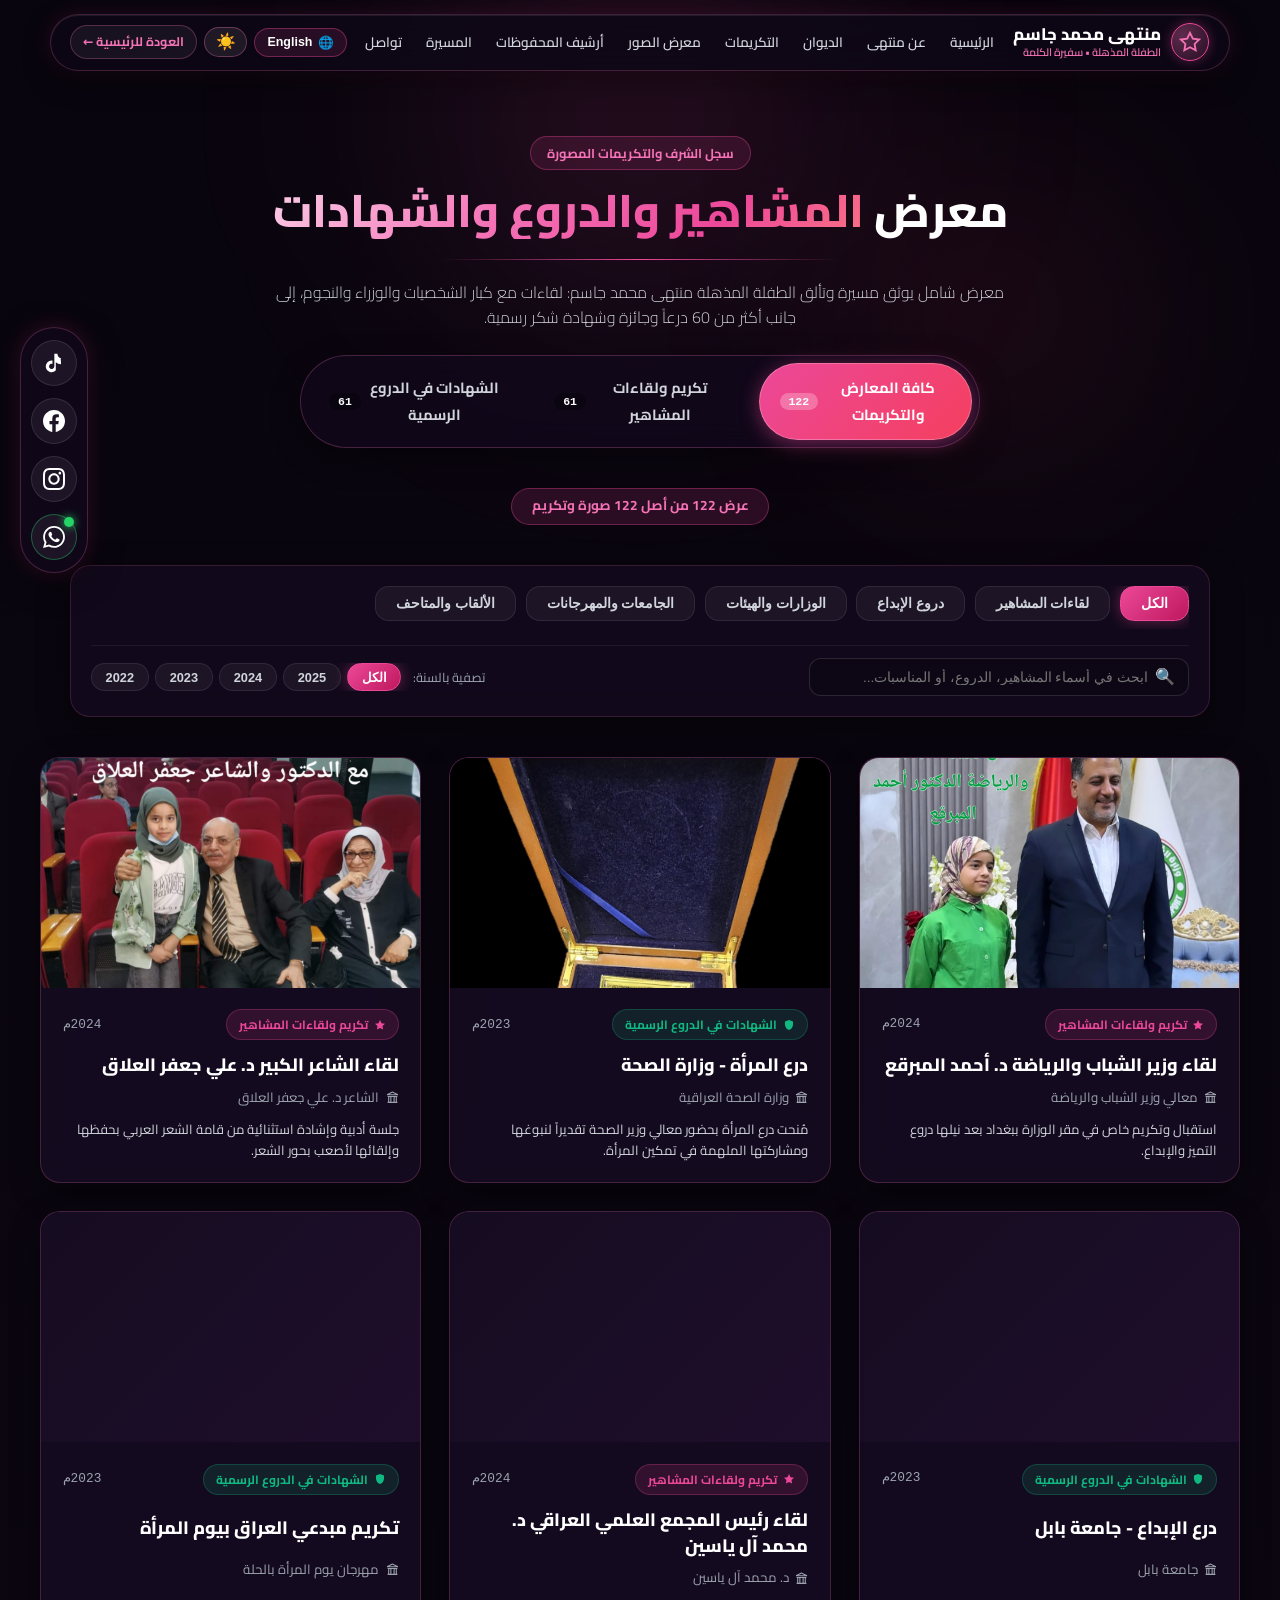
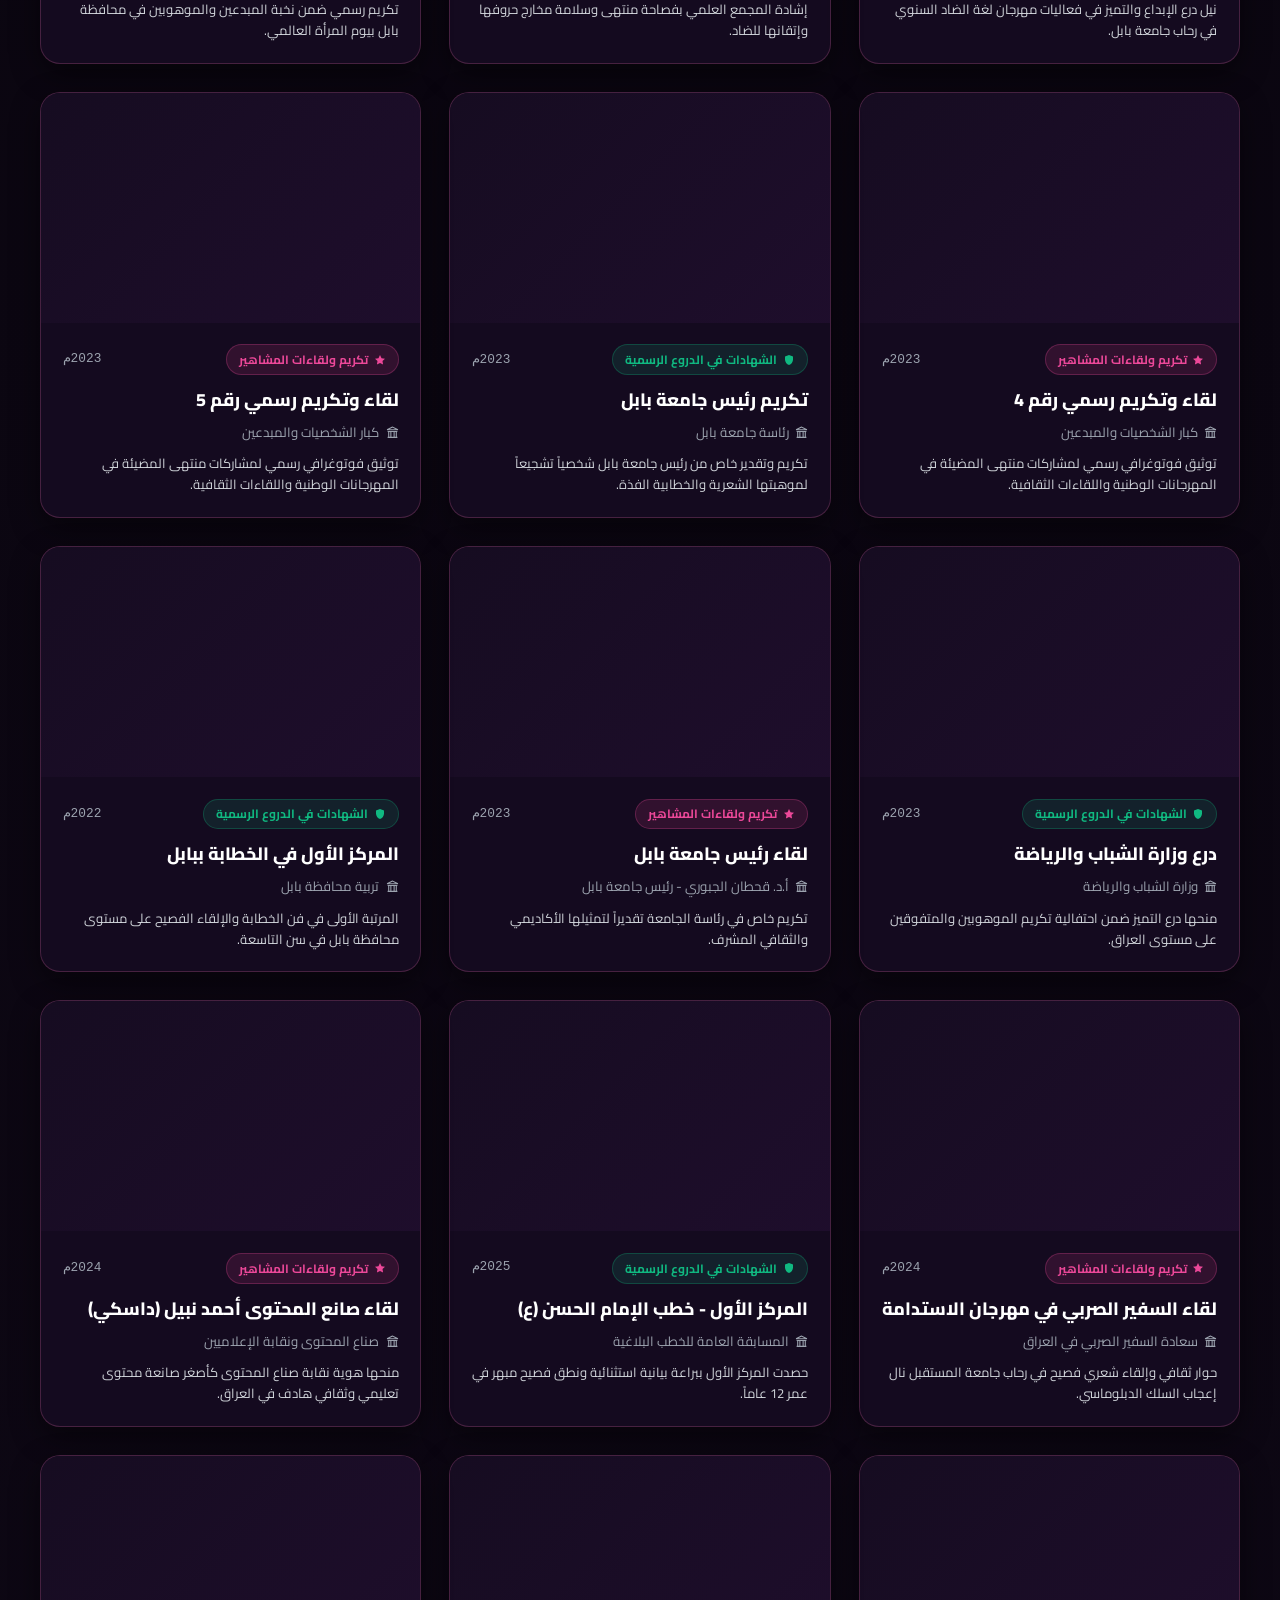
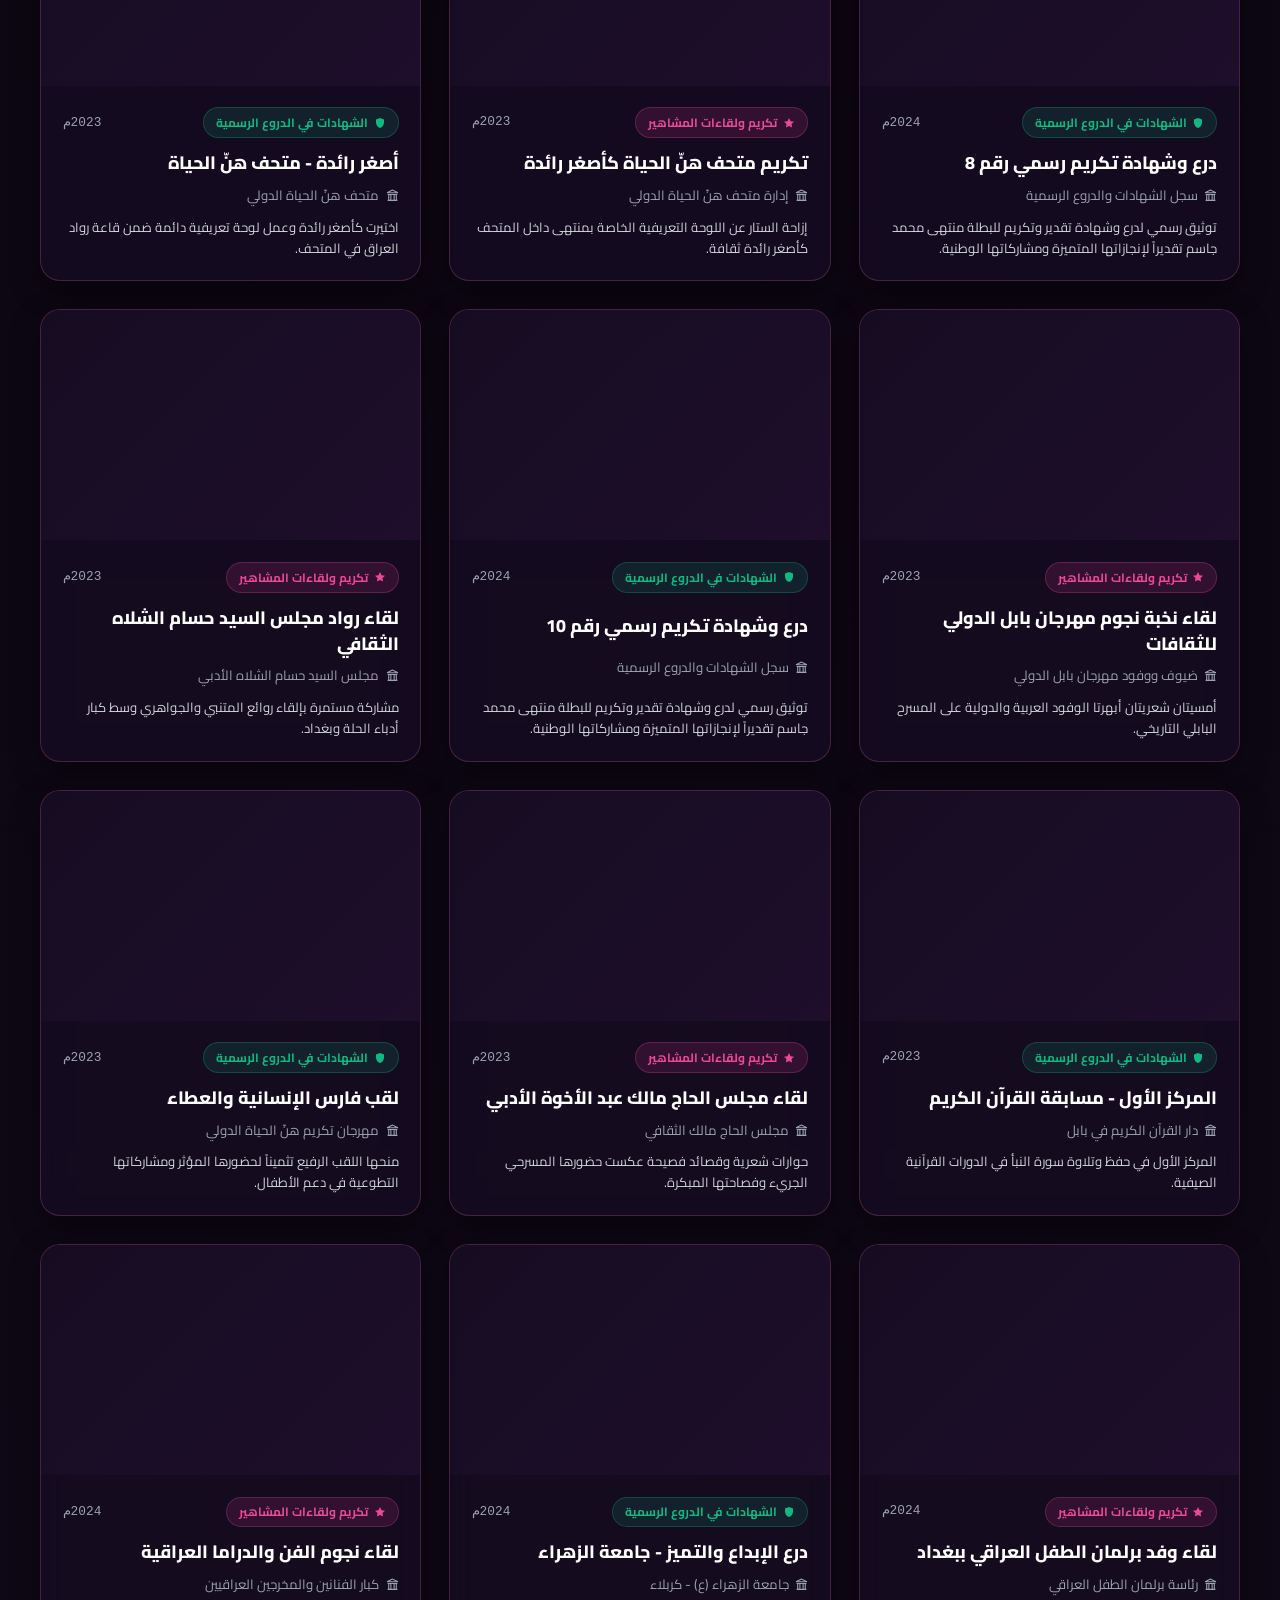
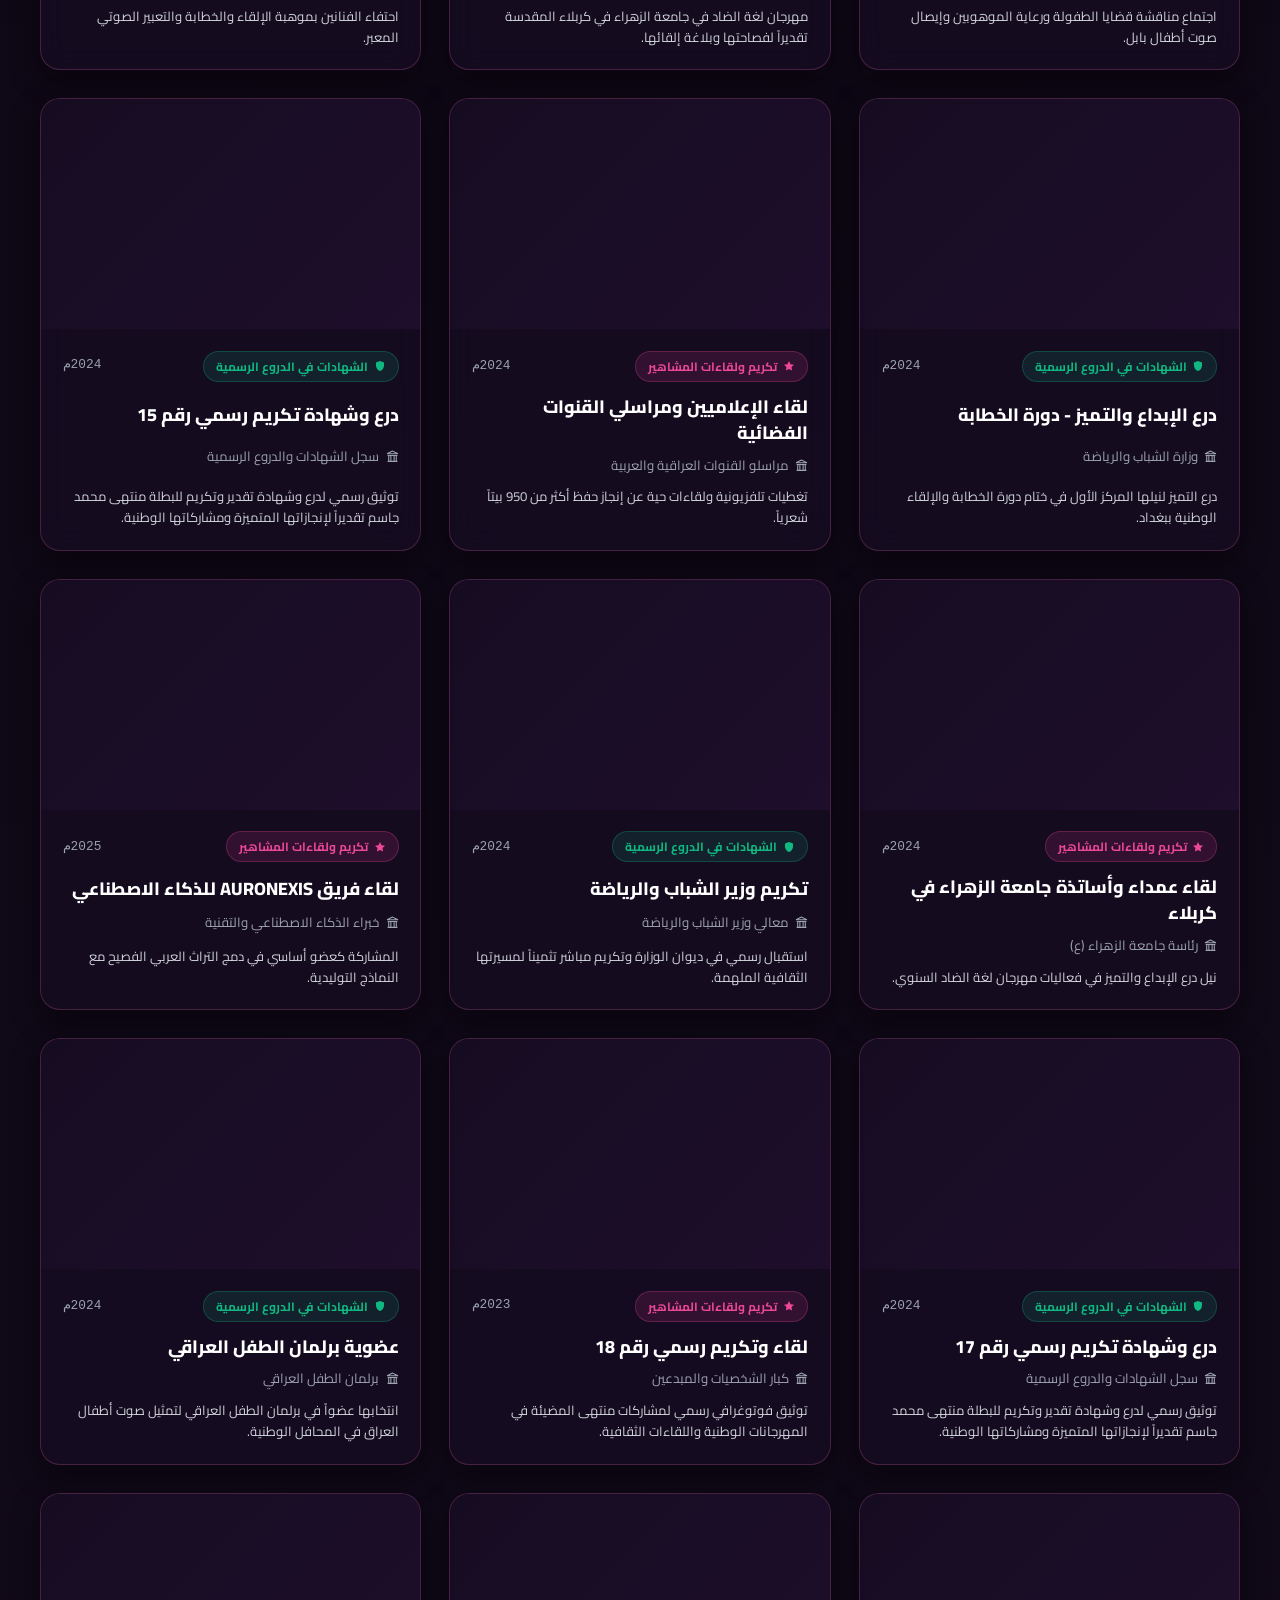
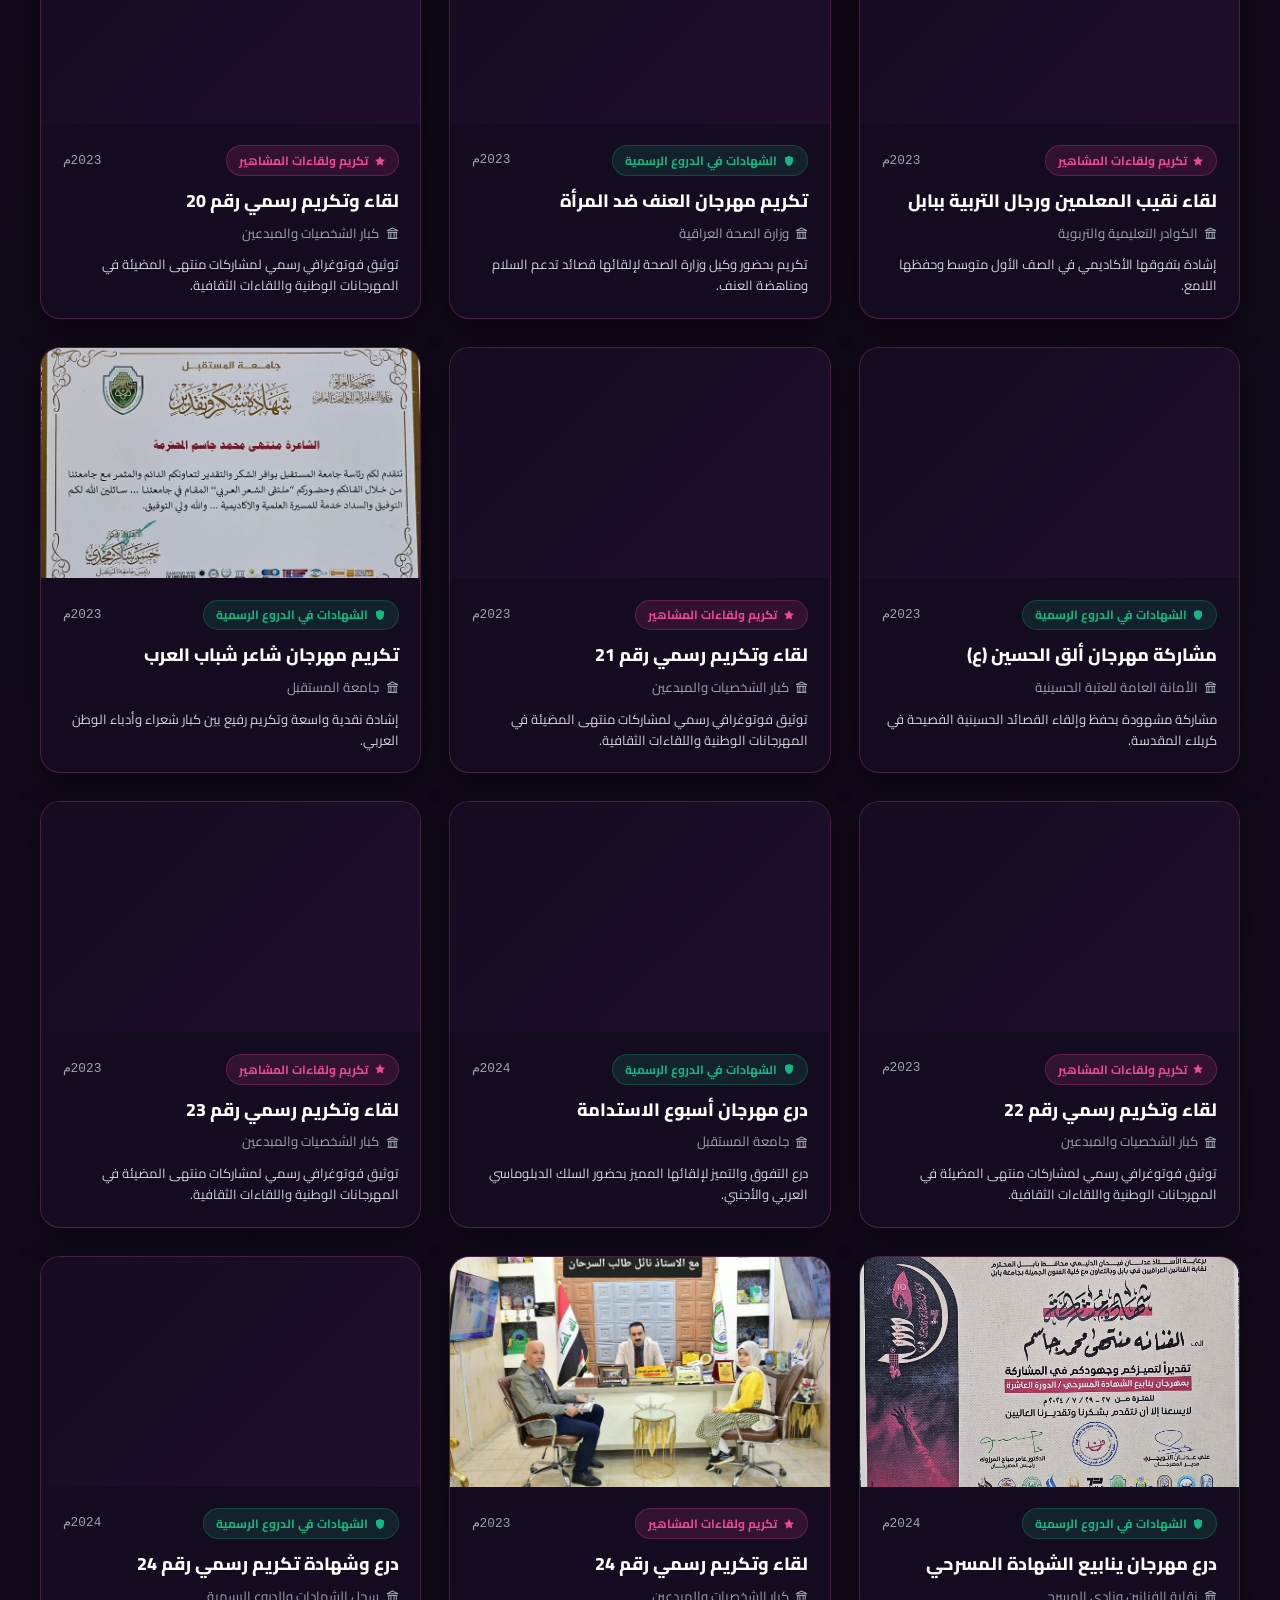
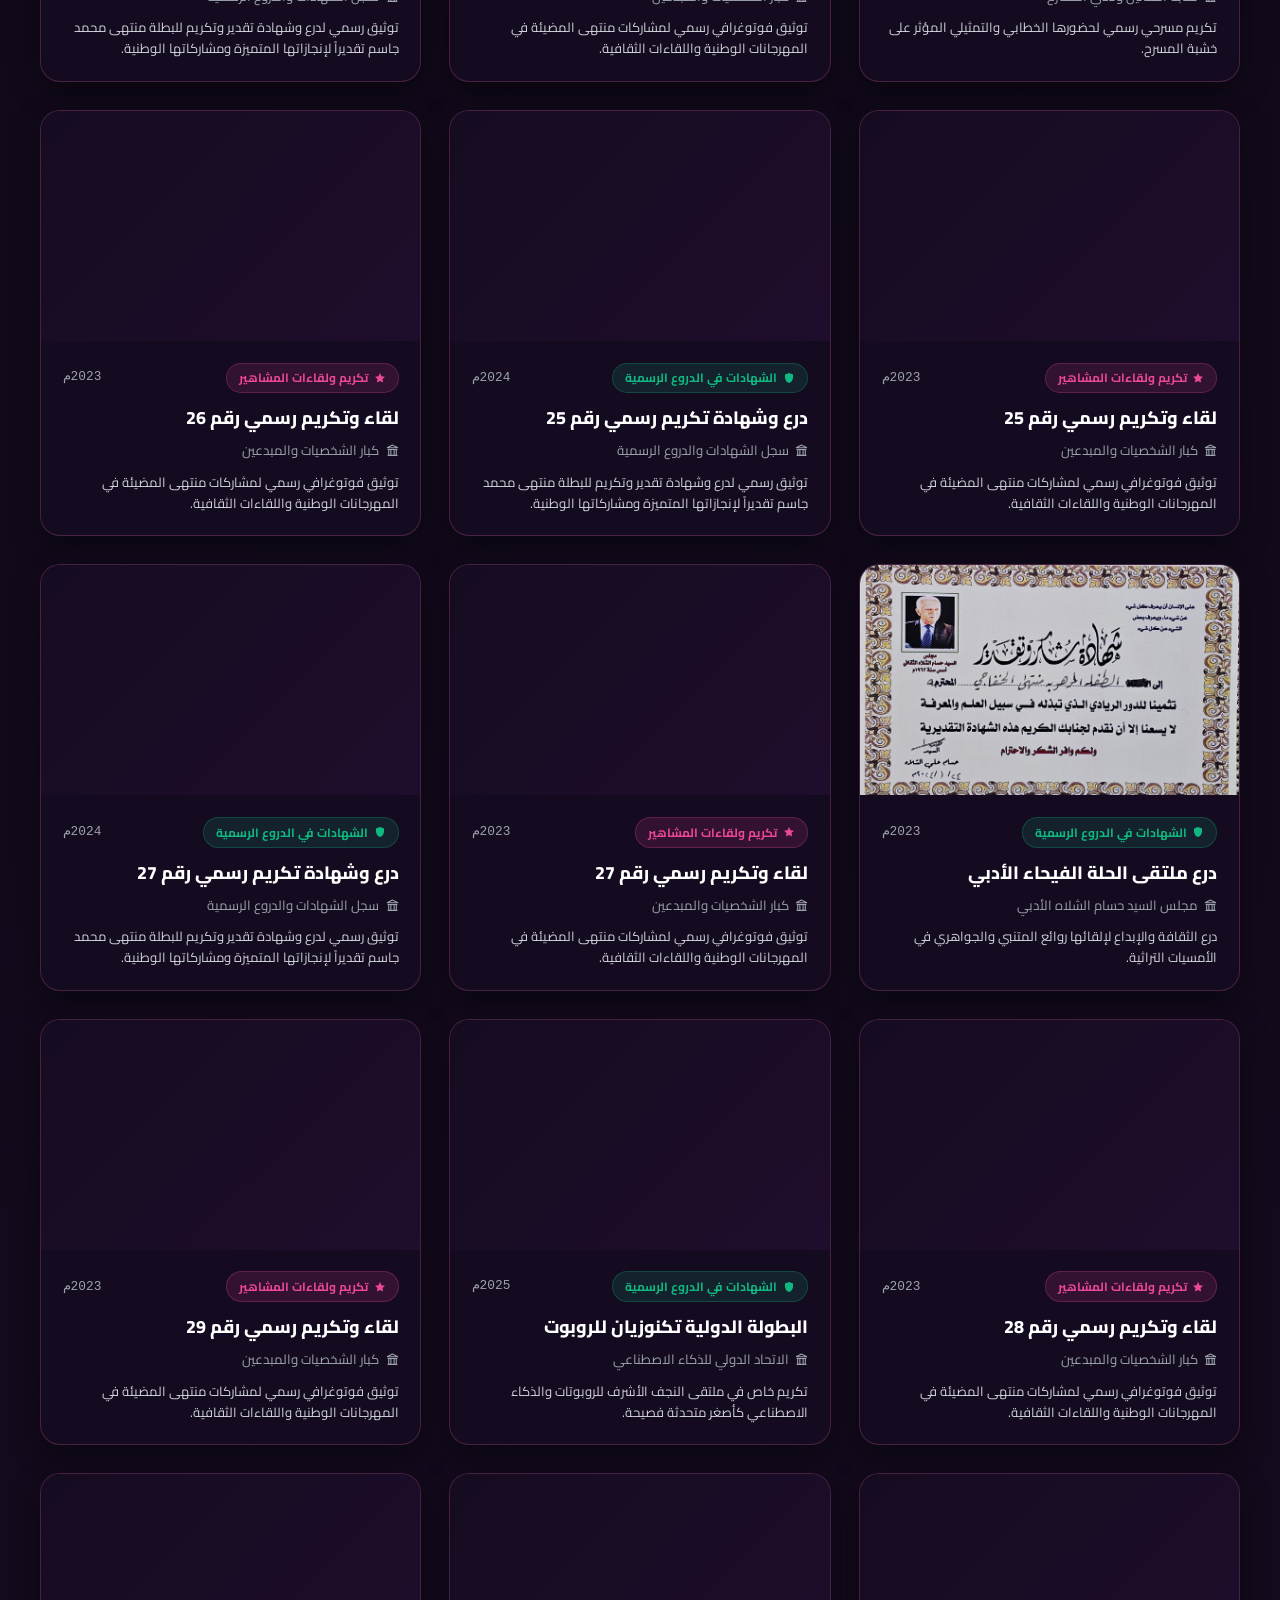
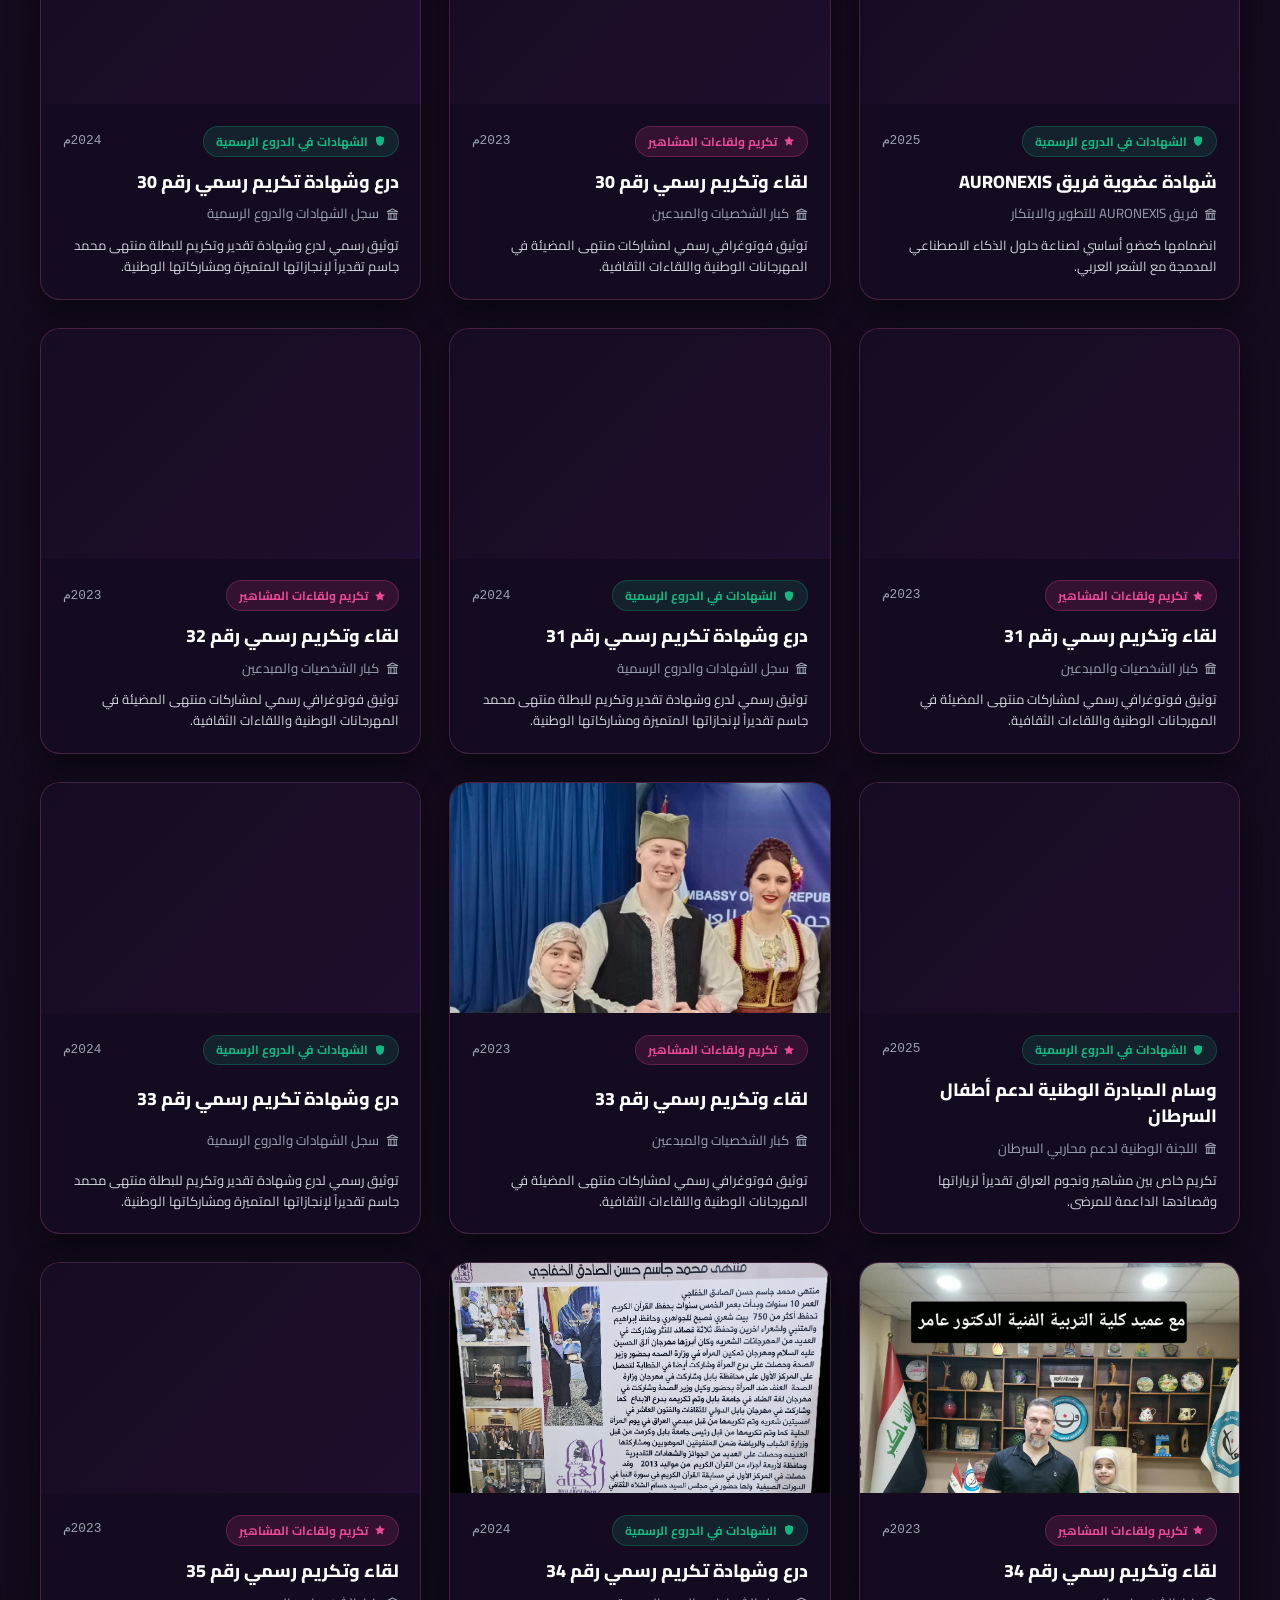
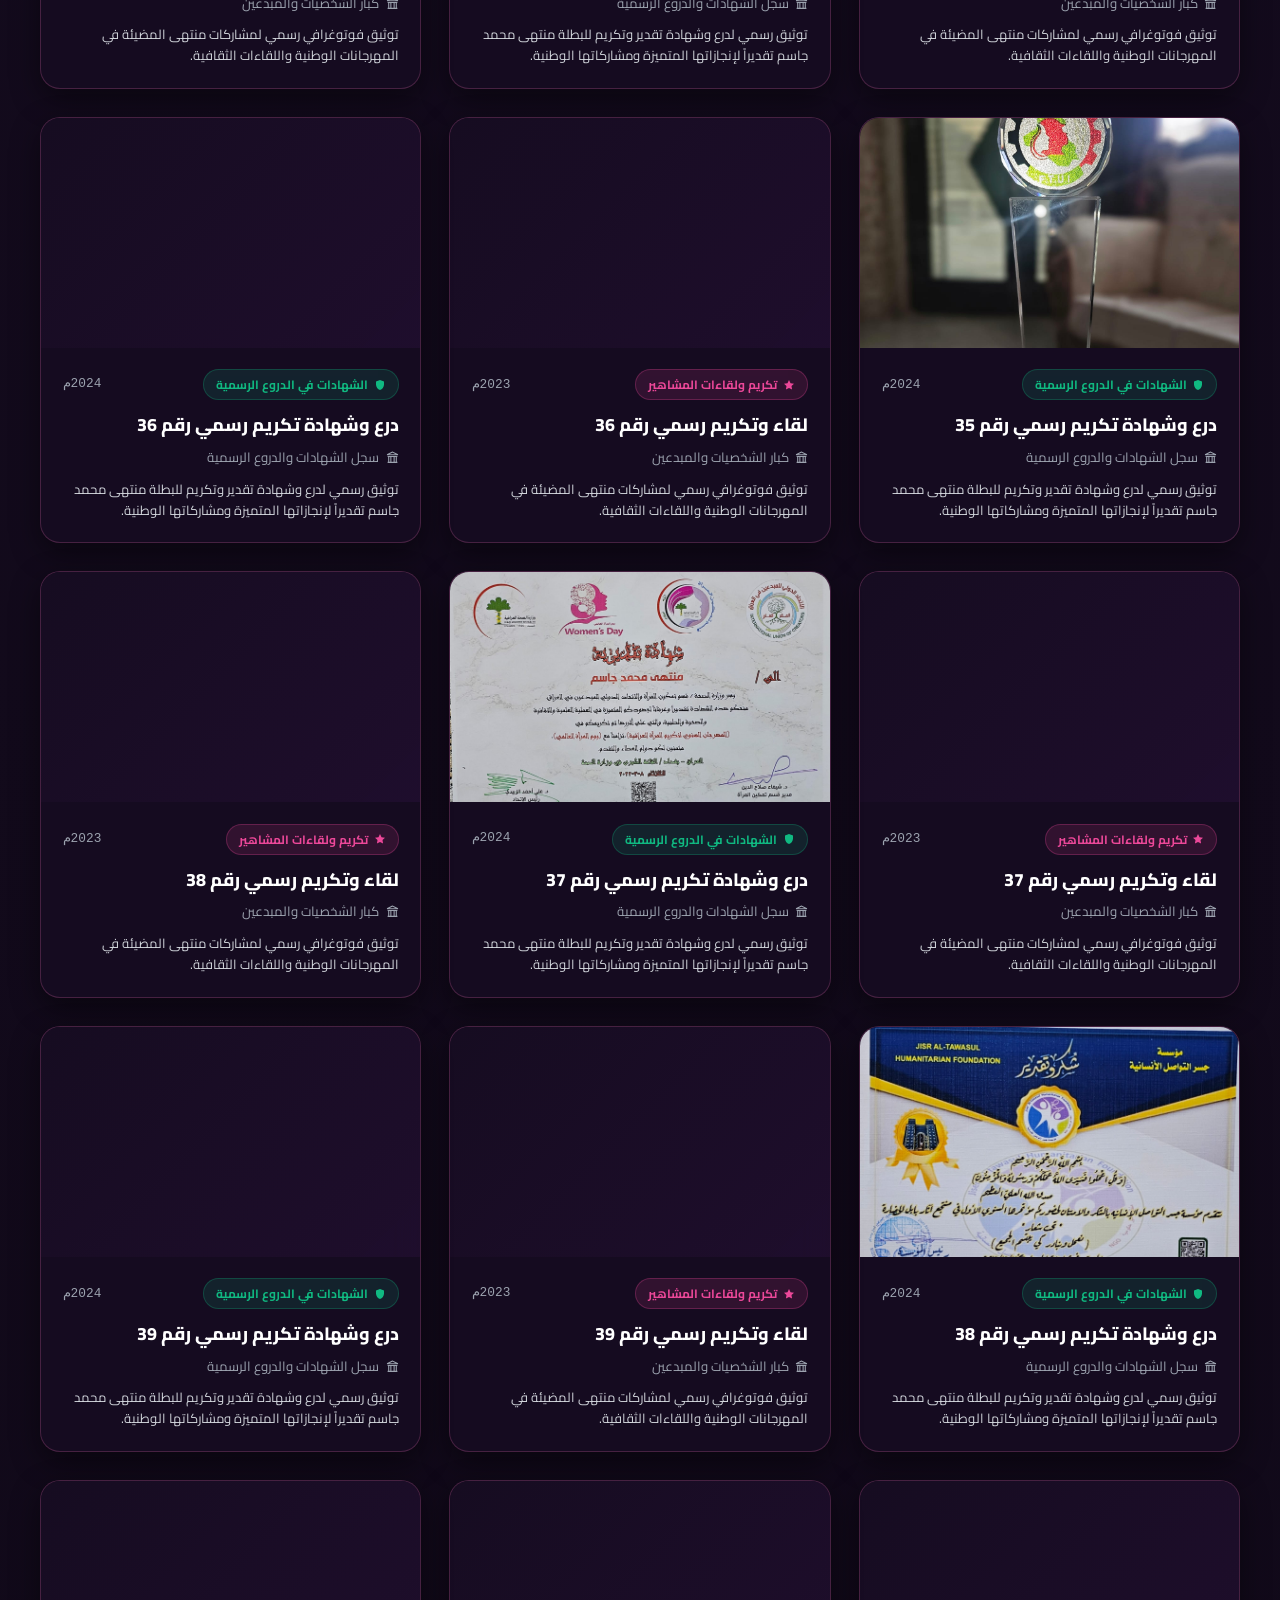
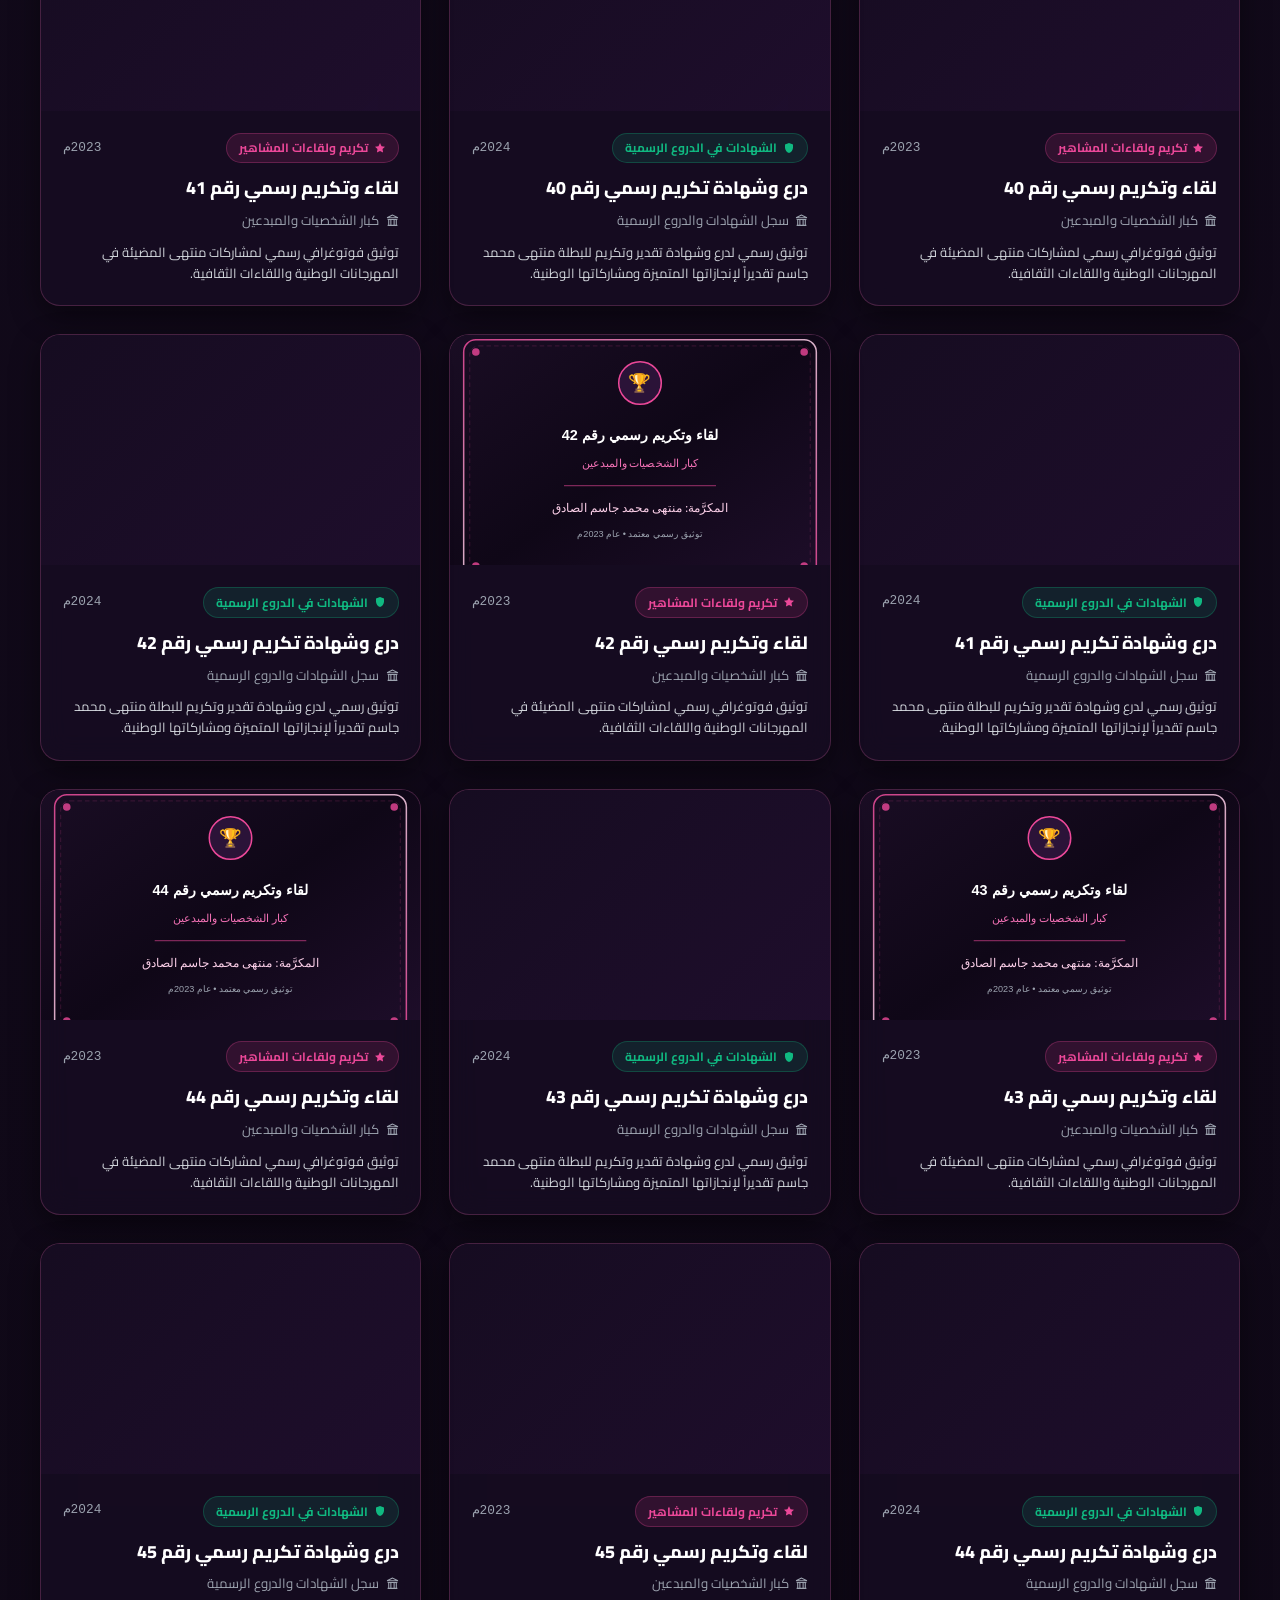
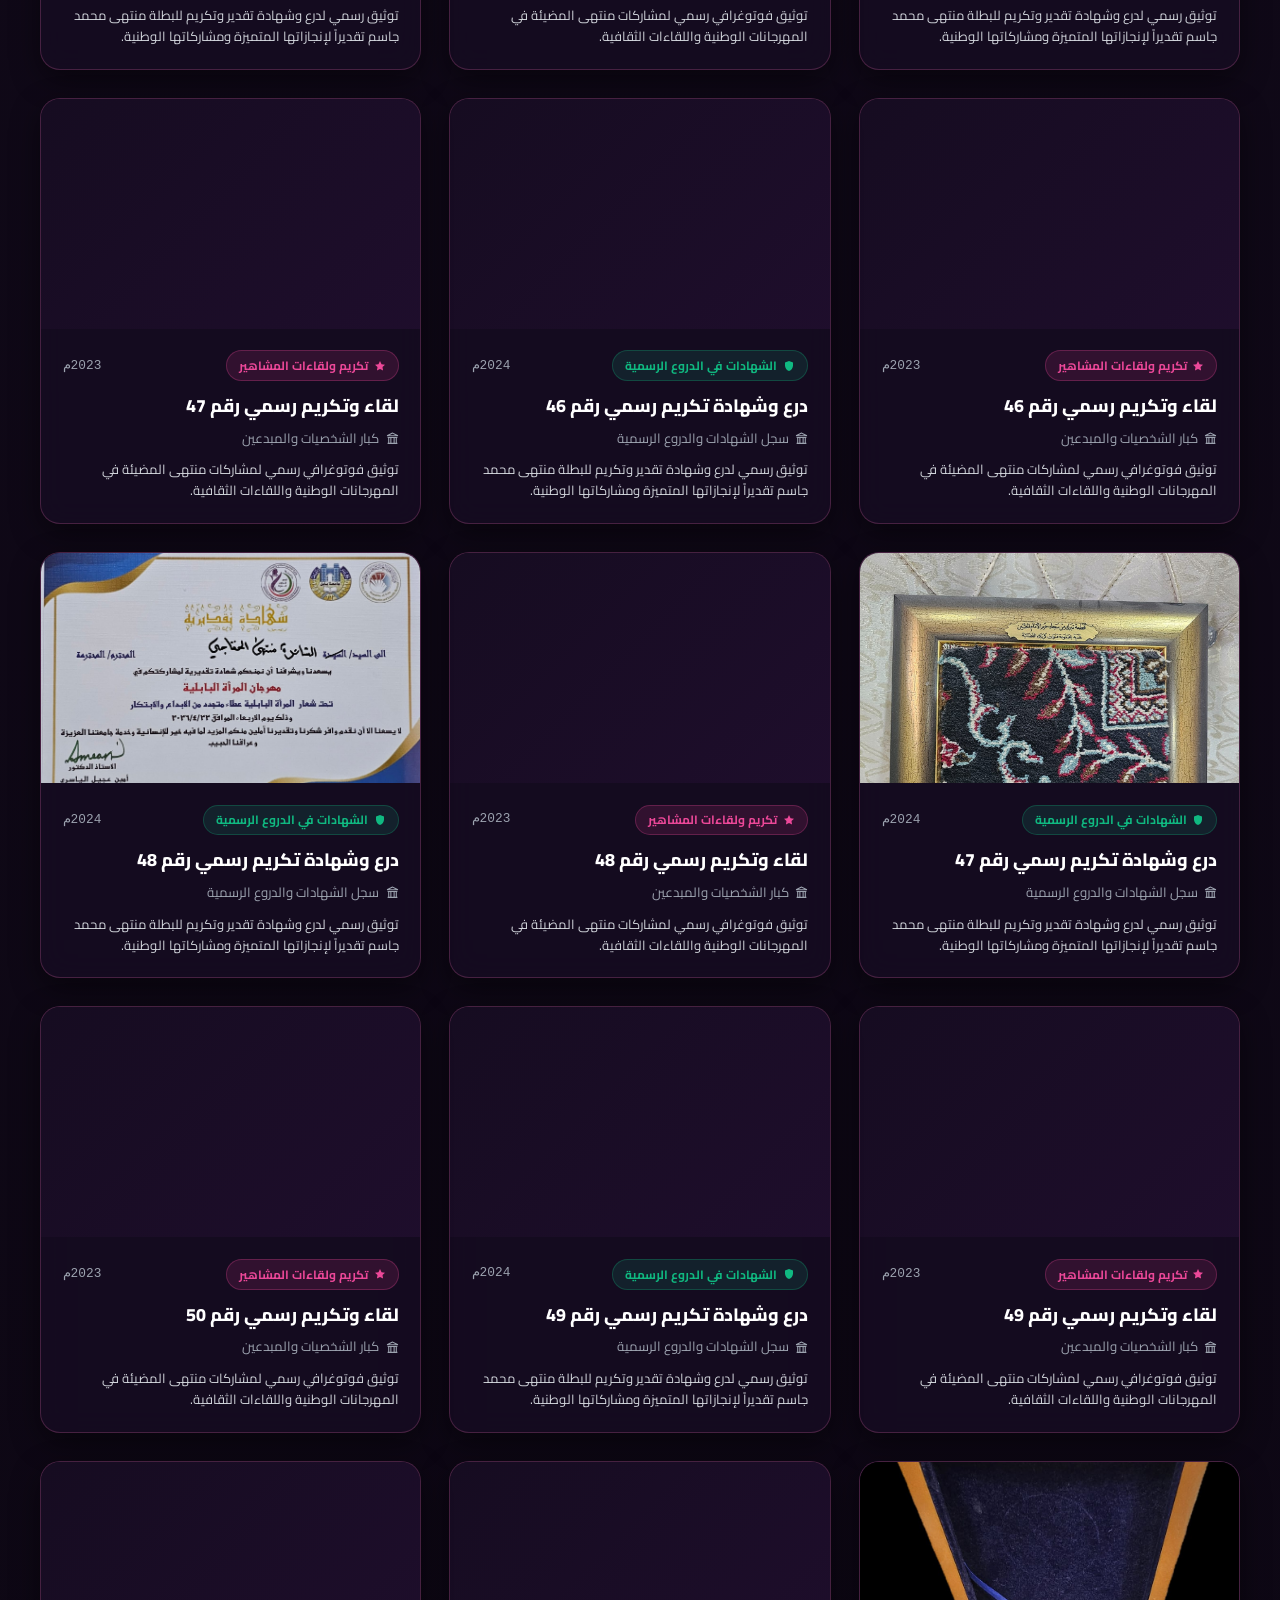
==== gallery.html @ 086687f8 "Initial commit: Muntaha Mohammed Jasim portfolio website" ====
<!DOCTYPE html>
<html lang="ar" dir="rtl">
<head>
  <meta charset="UTF-8" />
  <meta name="viewport" content="width=device-width, initial-scale=1.0" />
  <meta name="theme-color" content="#ec4899" />
  <meta name="description" content="معرض الصور والدروع والشهادات التقديرية للطفلة المذهلة وسفيرة الكلمة منتهى محمد جاسم." />
  <title>معرض الصور والدروع والشهادات | منتهى محمد جاسم (الطفلة المذهلة)</title>

  <!-- Google Fonts: Cairo & Amiri -->
  <link rel="preconnect" href="https://fonts.googleapis.com">
  <link rel="preconnect" href="https://fonts.gstatic.com" crossorigin>
  <link href="https://fonts.googleapis.com/css2?family=Amiri:ital,wght@0,400;0,700;1,400;1,700&family=Cairo:wght@300;400;500;600;700;800;900&display=swap" rel="stylesheet">

  <!-- Main Stylesheet -->
  <link rel="stylesheet" href="./css/style.css" />
</head>
<body>

  <!-- ==========================================
       Sticky / Floating Social Dock (أزرار التواصل الثابتة)
       ========================================== -->
  <aside class="floating-social-dock" aria-label="أزرار التواصل الاجتماعي الثابتة">
    <!-- TikTok -->
    <a href="https://www.tiktok.com/@mont_t1?_r=1&_t=ZS-9B1Lke0ZoxQ" target="_blank" rel="noopener noreferrer" class="social-dock-btn tiktok" aria-label="تيك توك">
      <svg viewBox="0 0 24 24">
        <path d="M19.59 6.69a4.83 4.83 0 0 1-3.77-4.25V2h-3.45v13.67a2.89 2.89 0 0 1-5.2 1.74 2.89 2.89 0 0 1 2.31-4.64c.298-.002.595.042.88.13V9.4a6.33 6.33 0 0 0-1-.08A6.34 6.34 0 0 0 3 15.66a6.34 6.34 0 0 0 10.86 4.43c.04-.04.08-.07.11-.11V11.2a8.16 8.16 0 0 0 5.62 2.21v-3.48a4.85 4.85 0 0 1 0-3.24Z"/>
      </svg>
      <span class="tooltip">تيك توك @mont_t1</span>
    </a>

    <!-- Facebook -->
    <a href="https://www.facebook.com/share/1BedPrKoaZ/" target="_blank" rel="noopener noreferrer" class="social-dock-btn facebook" aria-label="فيسبوك">
      <svg viewBox="0 0 24 24">
        <path d="M24 12.073c0-6.627-5.373-12-12-12s-12 5.373-12 12c0 5.99 4.388 10.954 10.125 11.854v-8.385H7.078v-3.47h3.047V9.43c0-3.007 1.792-4.669 4.533-4.669 1.312 0 2.686.235 2.686.235v2.953H15.83c-1.491 0-1.956.925-1.956 1.874v2.25h3.328l-.532 3.47h-2.796v8.385C19.612 23.027 24 18.062 24 12.073z"/>
      </svg>
      <span class="tooltip">الصفحة الرسمية على فيسبوك</span>
    </a>

    <!-- Instagram -->
    <a href="https://www.instagram.com/mont_t1?vrfl=MWF3cDdweTcxbm1w" target="_blank" rel="noopener noreferrer" class="social-dock-btn instagram" aria-label="إنستغرام">
      <svg viewBox="0 0 24 24">
        <path d="M12 2.163c3.204 0 3.584.012 4.85.07 3.252.148 4.771 1.691 4.919 4.919.058 1.265.069 1.645.069 4.849 0 3.205-.012 3.584-.069 4.849-.149 3.225-1.664 4.771-4.919 4.919-1.266.058-1.644.07-4.85.07-3.204 0-3.584-.012-4.849-.07-3.26-.149-4.771-1.699-4.919-4.92-.058-1.265-.07-1.644-.07-4.849 0-3.204.013-3.583.07-4.849.149-3.227 1.664-4.771 4.919-4.919 1.266-.057 1.645-.069 4.849-.069zm0-2.163c-3.259 0-3.667.014-4.947.072-4.358.2-6.78 2.618-6.98 6.98-.059 1.281-.073 1.689-.073 4.948 0 3.259.014 3.668.072 4.948.2 4.358 2.618 6.78 6.98 6.98 1.281.058 1.689.072 4.948.072 3.259 0 3.668-.014 4.948-.072 4.354-.2 6.782-2.618 6.979-6.98.059-1.28.073-1.689.073-4.948 0-3.259-.014-3.667-.072-4.947-.196-4.354-2.617-6.78-6.979-6.98-1.281-.059-1.69-.073-4.949-.073zm0 5.838c-3.403 0-6.162 2.759-6.162 6.162s2.759 6.163 6.162 6.163 6.162-2.759 6.162-6.163c0-3.403-2.759-6.162-6.162-6.162zm0 10.162c-2.209 0-4-1.79-4-4 0-2.209 1.791-4 4-4s4 1.791 4 4c0 2.21-1.791 4-4 4zm6.406-11.845c-.796 0-1.441.645-1.441 1.44s.645 1.44 1.441 1.44c.795 0 1.439-.645 1.439-1.44s-.644-1.44-1.439-1.44z"/>
      </svg>
      <span class="tooltip">إنستغرام @mont_t1</span>
    </a>

    <!-- WhatsApp -->
    <a href="https://wa.me/9647812612087" target="_blank" rel="noopener noreferrer" class="social-dock-btn whatsapp" aria-label="واتساب">
      <svg viewBox="0 0 24 24">
        <path d="M.057 24l1.687-6.163c-1.041-1.804-1.588-3.849-1.587-5.946.003-6.556 5.338-11.891 11.893-11.891 3.181.001 6.167 1.24 8.413 3.488 2.245 2.248 3.481 5.236 3.48 8.414-.003 6.557-5.338 11.892-11.893 11.892-1.99-.001-3.951-.5-5.688-1.448l-6.305 1.654zm6.597-3.807c1.676.995 3.276 1.591 5.392 1.592 5.448 0 9.886-4.434 9.889-9.885.002-5.462-4.415-9.89-9.881-9.892-5.452 0-9.887 4.434-9.889 9.884-.001 2.225.651 3.891 1.746 5.634l-.999 3.648 3.742-.981zm11.387-5.464c-.074-.124-.272-.198-.57-.347-.297-.149-1.758-.868-2.031-.967-.272-.099-.47-.149-.669.149-.198.297-.768.967-.941 1.165-.173.198-.347.223-.644.074-.297-.149-1.255-.462-2.39-1.475-.883-.788-1.48-1.761-1.653-2.059-.173-.297-.018-.458.13-.606.134-.133.297-.347.446-.521.151-.172.2-.296.3-.495.099-.198.05-.372-.025-.521-.075-.148-.669-1.611-.916-2.206-.242-.579-.487-.501-.669-.51l-.57-.01c-.198 0-.52.074-.792.372s-1.04 1.016-1.04 2.479 1.065 2.876 1.213 3.074c.149.198 2.095 3.2 5.076 4.487.709.306 1.263.489 1.694.626.712.226 1.36.194 1.872.118.571-.085 1.758-.719 2.006-1.413.248-.695.248-1.29.173-1.414z"/>
      </svg>
      <span class="tooltip">واتساب مباشر (07812612087)</span>
    </a>
  </aside>

  <!-- ==========================================
       Header / Navbar
       ========================================== -->
  <header class="navbar" id="main-navbar">
    <div class="container nav-container">
      <a href="./index.html#hero" class="nav-brand">
        <div class="brand-icon">
          <svg width="22" height="22" viewBox="0 0 24 24" fill="none" stroke="currentColor" stroke-width="2">
            <path d="M12 2l3.09 6.26L22 9.27l-5 4.87 1.18 6.88L12 17.77l-6.18 3.25L7 14.14 2 9.27l6.91-1.01L12 2z"></path>
          </svg>
        </div>
        <div>
          <span class="brand-title" data-i18n="brand_title">منتهى محمد جاسم</span>
          <span class="brand-sub" data-i18n="brand_sub">الطفلة المذهلة • سفيرة الكلمة</span>
        </div>
      </a>

      <!-- Navigation Menu -->
      <nav>
        <ul class="nav-menu">
          <li><a href="./index.html#hero" class="nav-link" data-i18n="nav_home">الرئيسية</a></li>
          <li><a href="./index.html#about" class="nav-link" data-i18n="nav_about">عن منتهى</a></li>
          <li><a href="./index.html#poetry" class="nav-link" data-i18n="nav_poetry">الديوان</a></li>
          <li><a href="./index.html#awards" class="nav-link" data-i18n="nav_awards">التكريمات</a></li>
          <li><a href="./gallery.html" class="nav-link nav-link-highlight" data-i18n="nav_gallery">معرض الصور</a></li>
          <li><a href="./memory.html" class="nav-link" data-i18n="nav_memory">أرشيف المحفوظات</a></li>
          <li><a href="./index.html#timeline" class="nav-link" data-i18n="nav_timeline">المسيرة</a></li>
          <li><a href="./index.html#contact" class="nav-link" data-i18n="nav_contact">تواصل</a></li>
        </ul>
      </nav>

      <div class="nav-actions">
        <button id="mobile-menu-toggle" class="menu-toggle" aria-label="أقسام الموقع" data-i18n-title="nav_sections_btn">
          <svg width="18" height="18" viewBox="0 0 24 24" fill="none" stroke="currentColor" stroke-width="2.2" stroke-linecap="round" stroke-linejoin="round">
            <line x1="3" y1="12" x2="21" y2="12"></line>
            <line x1="3" y1="6" x2="21" y2="6"></line>
            <line x1="3" y1="18" x2="21" y2="18"></line>
          </svg>
          <span class="menu-toggle-label" data-i18n="nav_sections_btn">الأقسام</span>
        </button>
        <button id="lang-toggle-btn" class="nav-control-pill lang-btn" title="Switch Language">
          <span>🌐</span>
          <span id="lang-label">English</span>
        </button>
        <button id="theme-toggle-btn" class="nav-control-pill theme-btn" title="تبديل المظهر (نهاري / ليلي)" aria-label="تبديل الوضع النهاري والليلي">
          <span id="theme-icon">☀️</span>
        </button>
        <a href="./index.html" class="nav-control-pill gallery-back-pill" data-i18n="gallery_back_btn">العودة للرئيسية ←</a>
      </div>
    </div>

    <!-- Mobile Drawer -->
    <div class="mobile-drawer" id="mobile-drawer">
      <div class="mobile-drawer-header">
        <span class="mobile-drawer-title" data-i18n="nav_sections_title">فهرس أقسام الموقع</span>
        <button id="mobile-drawer-close" class="mobile-drawer-close-btn" aria-label="إغلاق القائمة">✕</button>
      </div>
      <a href="./index.html#hero" class="nav-link" data-i18n="nav_home">الرئيسية</a>
      <a href="./index.html#about" class="nav-link" data-i18n="nav_about">عن منتهى</a>
      <a href="./index.html#poetry" class="nav-link" data-i18n="nav_poetry">الديوان</a>
      <a href="./index.html#awards" class="nav-link" data-i18n="nav_awards">التكريمات</a>
      <a href="./gallery.html" class="nav-link nav-link-highlight" data-i18n="nav_gallery">معرض الصور</a>
      <a href="./memory.html" class="nav-link" data-i18n="nav_memory">أرشيف المحفوظات</a>
      <a href="./index.html#timeline" class="nav-link" data-i18n="nav_timeline">المسيرة</a>
      <a href="./index.html#contact" class="nav-link" data-i18n="nav_contact">تواصل</a>
      <div class="mobile-drawer-footer" style="display: flex; gap: 0.5rem; margin-top: 0.75rem; padding-top: 0.75rem; border-top: 1px solid rgba(255,255,255,0.08);">
        <button id="mobile-theme-toggle-btn" class="nav-control-pill theme-btn" style="flex: 1; justify-content: center;">
          <span class="theme-icon">☀️</span>
          <span data-i18n="mobile_theme_label">المظهر</span>
        </button>
        <button id="mobile-lang-toggle-btn" class="nav-control-pill lang-btn" style="flex: 1; justify-content: center;">
          <span>🌐</span>
          <span id="mobile-lang-label">English</span>
        </button>
      </div>
    </div>
  </header>

  <!-- ==========================================
       Gallery Hero Header
       ========================================== -->
  <section class="gallery-hero">
    <div class="glow-flare glow-flare-1"></div>
    <div class="glow-flare glow-flare-2"></div>

    <div class="container" style="position: relative; z-index: 1;">
      <div class="section-badge" data-i18n="gallery_hero_badge">سجل الشرف والتكريمات المصورة</div>
      <h1 class="section-title" style="margin-bottom: 1rem;" data-i18n="gallery_hero_title">
        معرض <span class="pink-gradient-text">المشاهير والدروع والشهادات</span>
      </h1>
      <div class="section-divider"></div>
      <p class="section-desc" style="max-width: 760px; margin: 0 auto 1.5rem;" data-i18n="gallery_hero_desc">
        معرض شامل يوثق مسيرة وتألق الطفلة المذهلة منتهى محمد جاسم: لقاءات مع كبار الشخصيات والوزراء والنجوم، إلى جانب أكثر من 60 درعاً وجائزة وشهادة شكر رسمية.
      </p>

      <!-- Master Gallery Mode Switcher (Celebrities vs Certificates vs All) -->
      <div class="gallery-tabs-wrapper" role="tablist">
        <button class="gallery-tab-btn active" data-gallery-tab="all" role="tab" aria-selected="true">
          <span data-i18n="gallery_tab_all">كافة المعارض والتكريمات</span>
          <span class="gallery-tab-count" id="tab-count-all">118</span>
        </button>
        <button class="gallery-tab-btn" data-gallery-tab="celebrities" role="tab" aria-selected="false">
          <span data-i18n="gallery_tab_celebrities">تكريم ولقاءات المشاهير</span>
          <span class="gallery-tab-count" id="tab-count-celebrities">58</span>
        </button>
        <button class="gallery-tab-btn" data-gallery-tab="certificates" role="tab" aria-selected="false">
          <span data-i18n="gallery_tab_certificates">الشهادات في الدروع الرسمية</span>
          <span class="gallery-tab-count" id="tab-count-certificates">60</span>
        </button>
      </div>

      <div id="gallery-count-display" style="display: inline-block; padding: 0.4rem 1.2rem; border-radius: 9999px; background: rgba(236,72,153,0.15); border: 1px solid rgba(236,72,153,0.35); color: var(--pink-light); font-size: 0.85rem; font-weight: 700;">
        عرض 118 من أصل 118 صورة وتكريم
      </div>
    </div>
  </section>

  <!-- ==========================================
       Gallery Filter Toolbar & Search
       ========================================== -->
  <section style="padding-bottom: 2rem;">
    <div class="container">
      <div class="glass-card filter-toolbar">
        <!-- Categories Row -->
        <div class="category-pills-row" id="gallery-category-pills">
          <button class="category-pill active" data-gcat="all" data-i18n="gallery_filter_all">الكل</button>
          <button class="category-pill" data-gcat="celebrity" data-i18n="gcat_celebrity">لقاءات المشاهير</button>
          <button class="category-pill" data-gcat="shields" data-i18n="gcat_shields">دروع الإبداع</button>
          <button class="category-pill" data-gcat="ministries" data-i18n="gcat_ministries">الوزارات والهيئات</button>
          <button class="category-pill" data-gcat="festivals" data-i18n="gcat_festivals">الجامعات والمهرجانات</button>
          <button class="category-pill" data-gcat="honorary" data-i18n="gcat_honorary">الألقاب والمتاحف</button>
        </div>

        <!-- Controls: Search & Years -->
        <div class="toolbar-controls-row">
          <div class="search-input-box">
            <input type="text" id="gallery-search-input" placeholder="ابحث في أسماء المشاهير، الدروع، أو المناسبات..." data-i18n-placeholder="gallery_search_placeholder" />
            <span class="search-icon">🔍</span>
          </div>

          <div style="display: flex; align-items: center; gap: 0.4rem; overflow-x: auto;">
            <span style="font-size: 0.8rem; color: var(--text-gray-400); margin-left: 0.35rem;" data-i18n="gallery_filter_year">تصفية بالسنة:</span>
            <button class="category-pill active" data-gyear="all" style="padding: 0.35rem 0.85rem; font-size: 0.8rem;" data-i18n="gallery_filter_all">الكل</button>
            <button class="category-pill" data-gyear="2025" style="padding: 0.35rem 0.85rem; font-size: 0.8rem;">2025</button>
            <button class="category-pill" data-gyear="2024" style="padding: 0.35rem 0.85rem; font-size: 0.8rem;">2024</button>
            <button class="category-pill" data-gyear="2023" style="padding: 0.35rem 0.85rem; font-size: 0.8rem;">2023</button>
            <button class="category-pill" data-gyear="2022" style="padding: 0.35rem 0.85rem; font-size: 0.8rem;">2022</button>
          </div>
        </div>
      </div>

      <!-- Responsive Grid for Images & Cards -->
      <div class="gallery-grid" id="gallery-grid"></div>
    </div>
  </section>

  <!-- ==========================================
       Interactive Lightbox Modal (تكبير واستعراض الصورة)
       ========================================== -->
  <div class="lightbox-modal" id="lightbox-modal">
    <!-- Close Button -->
    <button class="lightbox-close-btn" id="lightbox-close-btn" aria-label="إغلاق العارض">✕</button>

    <!-- Navigation Arrows -->
    <button class="lightbox-nav-arrow prev" id="lightbox-prev-btn" title="الصورة السابقة">➔</button>
    <button class="lightbox-nav-arrow next" id="lightbox-next-btn" title="الصورة التالية">⬅</button>

    <!-- Modal Content Box -->
    <div class="lightbox-content-wrapper">
      <!-- Left / Top: Large Image Display Area -->
      <div class="lightbox-image-area">
        <img src="" alt="عرض تفصيلي للدرع أو الشهادة" class="lightbox-main-img" id="lightbox-main-img" onerror="handleGalleryImgError(this)" />
      </div>

      <!-- Right / Bottom: Detailed Information Area -->
      <div class="lightbox-details-area">
        <div>
          <!-- Header tags -->
          <div style="display: flex; align-items: center; justify-content: space-between; margin-bottom: 1rem;">
            <span id="lightbox-category" class="gallery-cat-tag">دروع الإبداع</span>
            <span id="lightbox-counter" style="font-family: monospace; font-size: 0.8rem; color: var(--text-gray-400);">صورة 1 من 50</span>
          </div>

          <h3 id="lightbox-title" style="font-size: 1.5rem; font-weight: 800; color: #fff; line-height: 1.35; margin-bottom: 0.75rem;">
            اسم التكريم أو الدرع
          </h3>

          <div style="display: flex; align-items: center; gap: 0.5rem; color: var(--pink-light); font-size: 0.95rem; font-weight: 700; margin-bottom: 1rem;">
            <svg width="16" height="16" viewBox="0 0 24 24" fill="none" stroke="currentColor" stroke-width="2" style="flex-shrink: 0;"><path d="M3 21h18M3 10h18M5 10v11M9 10v11M15 10v11M19 10v11M12 2L2 7h20L12 2z"/></svg>
            <span id="lightbox-org">الجهة المانحة</span>
          </div>

          <div id="lightbox-year" style="font-size: 0.85rem; color: var(--text-gray-400); margin-bottom: 1.25rem;">
            عام التكريم: 2024م
          </div>

          <div style="background: rgba(9, 5, 14, 0.6); border: 1px solid rgba(244,114,182,0.2); border-radius: 1rem; padding: 1.25rem; margin-bottom: 1.5rem;">
            <span style="font-size: 0.75rem; color: var(--pink-light); font-weight: 700; display: block; margin-bottom: 0.35rem;" data-i18n="gallery_lightbox_reason_title">تفاصيل وسبب التكريم:</span>
            <p id="lightbox-desc" style="color: var(--text-gray-200); font-size: 0.95rem; line-height: 1.7;">
              تفاصيل التكريم...
            </p>
          </div>
        </div>

        <div style="display: flex; align-items: center; justify-content: space-between; border-top: 1px solid rgba(255,255,255,0.08); padding-top: 1.25rem;">
          <span style="font-size: 0.8rem; color: var(--emerald-accent); font-weight: 700;" data-i18n="gallery_verified">
            ✔ تكريم موثق ومسجل رسمياً
          </span>
          <button id="lightbox-share-btn" class="btn btn-primary" style="padding: 0.55rem 1.25rem; font-size: 0.8rem;" data-i18n="gallery_lightbox_share">
            مشاركة التكريم 📤
          </button>
        </div>
      </div>
    </div>
  </div>

  <!-- ==========================================
       Footer
       ========================================== -->
  <footer class="footer">
    <div class="container">
      <div class="footer-quote-box">
        <span style="font-size: 1.8rem; display: block; margin-bottom: 0.5rem;">🪶</span>
        <p class="font-amiri" style="font-size: 1.35rem; color: var(--pink-blush); line-height: 1.7;">
          « عَلى قَدرِ أَهلِ العَزمِ تَأتي العَزائِمُ • وَتَأتي عَلى قَدرِ الكِرامِ المَكارِمُ »
        </p>
        <span style="font-size: 0.8rem; color: var(--text-gray-400); display: block; margin-top: 0.5rem;">— أبو الطيب المتنبي</span>
      </div>

      <div class="footer-main-row">
        <div style="display: flex; align-items: center; gap: 0.75rem;">
          <div class="brand-icon">★</div>
          <div style="text-align: right;">
            <strong style="color: #fff; font-size: 1.1rem; display: block;">منتهى محمد جاسم</strong>
            <span style="color: var(--pink-light); font-size: 0.75rem;">الطفلة المذهلة • سفيرة الكلمة • عضو برلمان الطفل العراقي</span>
          </div>
        </div>

        <div class="footer-links">
          <a href="./index.html#hero">الرئيسية</a>
          <a href="./index.html#about">عن منتهى</a>
          <a href="./index.html#poetry">ديوان الشعر</a>
          <a href="./index.html#awards">الدروع والجوائز</a>
          <a href="./gallery.html" style="color: var(--pink-light);">معرض الصور</a>
          <a href="./memory.html">أرشيف المحفوظات</a>
          <a href="./index.html#timeline">المسيرة</a>
          <a href="./index.html#contact">تواصل</a>
        </div>

        <button id="scroll-top-btn" class="btn btn-outline" style="width: 44px; height: 44px; padding: 0; border-radius: 50%;" title="العودة للأعلى">
          ▲
        </button>
      </div>

      <div class="footer-bottom-credits">
        <p data-i18n="footer_rights">© 2026 منتهى محمد جاسم. جميع الحقوق محفوظة</p>
        <p data-i18n="footer_developer">تم إنشاء وتصميم الموقع بواسطة <strong style="color: var(--pink-light);">منتظر الصادق</strong> • صُنع بكل فخر واعتزاز</p>
        <p data-i18n="footer_location"><span style="color: var(--pink-light);">محافظة بابل الفيحاء</span> • عاصمة الحضارات</p>
      </div>
    </div>
  </footer>

  <!-- Toast Box -->
  <div class="toast-box" id="toast-notification">
    <span>✨</span>
    <span id="toast-message">تم نسخ تفاصيل التكريم بنجاح</span>
  </div>

  <!-- Bilingual Translations Engine -->
  <script src="./js/translations.js"></script>
  <!-- Gallery Logic Script -->
  <script src="./js/gallery.js"></script>
</body>
</html>
---- css/style.css ----
/* ==========================================================================
   منتهى محمد جاسم - الطفلة المذهلة وسفيرة الكلمة
   Pure Vanilla CSS Design System - Royal Rose & Pink Theme
   ========================================================================== */

:root {
  /* Color Palette */
  --bg-midnight: #09050e;
  --bg-midnight-light: #140b1e;
  --bg-midnight-card: rgba(22, 12, 33, 0.72);
  --bg-midnight-input: rgba(14, 8, 22, 0.9);
  
  --pink-primary: #ec4899;
  --pink-light: #f472b6;
  --pink-dark: #be185d;
  --pink-blush: #fbcfe8;
  --pink-soft: rgba(236, 72, 153, 0.12);
  --pink-glow-color: rgba(236, 72, 153, 0.4);
  
  --rose-primary: #f43f5e;
  --rose-light: #fb7185;
  --emerald-accent: #10b981;
  --text-white: #ffffff;
  --text-gray-100: #f3f4f6;
  --text-gray-300: #d1d5db;
  --text-gray-400: #9ca3af;
  --text-gray-500: #6b7280;
  
  --glass-border: rgba(244, 114, 182, 0.16);
  --glass-border-hover: rgba(236, 72, 153, 0.6);
  --shadow-glow: 0 0 25px rgba(236, 72, 153, 0.35);
  --shadow-card: 0 10px 30px rgba(0, 0, 0, 0.5);
  
  /* Fonts */
  --font-cairo: 'Cairo', system-ui, -apple-system, sans-serif;
  --font-amiri: 'Amiri', serif;
  --font-outfit: 'Outfit', 'Inter', system-ui, -apple-system, sans-serif;
  
  /* Transitions */
  --transition-fast: 0.2s ease;
  --transition-normal: 0.3s cubic-bezier(0.16, 1, 0.3, 1);
  --transition-slow: 0.6s cubic-bezier(0.16, 1, 0.3, 1);
}

/* Base Reset */
*, *::before, *::after {
  box-sizing: border-box;
  margin: 0;
  padding: 0;
}

html {
  scroll-behavior: smooth;
  font-size: 16px;
  direction: rtl;
}

body {
  font-family: var(--font-cairo);
  background: linear-gradient(180deg, var(--bg-midnight) 0%, var(--bg-midnight-light) 50%, var(--bg-midnight) 100%);
  color: var(--text-white);
  min-height: 100vh;
  overflow-x: hidden;
  line-height: 1.6;
}

/* Custom Scrollbar */
::-webkit-scrollbar {
  width: 8px;
}
::-webkit-scrollbar-track {
  background: var(--bg-midnight);
}
::-webkit-scrollbar-thumb {
  background: linear-gradient(180deg, var(--pink-primary), var(--pink-dark));
  border-radius: 4px;
}
::-webkit-scrollbar-thumb:hover {
  background: var(--pink-light);
}

/* Selection */
::selection {
  background: var(--pink-primary);
  color: #fff;
}

/* Utility Containers */
.container {
  width: 100%;
  max-width: 1280px;
  margin-left: auto;
  margin-right: auto;
  padding-left: 1.5rem;
  padding-right: 1.5rem;
}

/* Typography Helpers */
.font-amiri {
  font-family: var(--font-amiri);
}
.font-cairo {
  font-family: var(--font-cairo);
}

.pink-gradient-text {
  background: linear-gradient(135deg, var(--pink-blush) 0%, var(--pink-light) 40%, var(--pink-primary) 75%, var(--rose-light) 100%);
  -webkit-background-clip: text;
  -webkit-text-fill-color: transparent;
  background-clip: text;
  display: inline-block;
}

.section-divider {
  height: 1px;
  background: linear-gradient(to left, transparent, var(--pink-primary), transparent);
  margin: 1.25rem auto;
  width: 60%;
  max-width: 400px;
}

/* Glassmorphism Card */
.glass-card {
  background: var(--bg-midnight-card);
  backdrop-filter: blur(14px);
  -webkit-backdrop-filter: blur(14px);
  border: 1px solid var(--glass-border);
  border-radius: 1.25rem;
  transition: all var(--transition-normal);
  box-shadow: var(--shadow-card);
}

.glass-card:hover {
  border-color: var(--glass-border-hover);
  box-shadow: 0 10px 35px rgba(236, 72, 153, 0.18);
  transform: translateY(-3px);
}

/* Section Header Shared */
.section-header {
  text-align: center;
  max-width: 760px;
  margin: 0 auto 3.5rem;
}

.section-badge {
  display: inline-flex;
  align-items: center;
  gap: 0.5rem;
  padding: 0.35rem 1rem;
  border-radius: 9999px;
  background: var(--pink-soft);
  border: 1px solid rgba(236, 72, 153, 0.35);
  color: var(--pink-light);
  font-size: 0.8rem;
  font-weight: 700;
  margin-bottom: 0.75rem;
}

.section-title {
  font-size: 2.25rem;
  font-weight: 800;
  line-height: 1.25;
}

@media (min-width: 768px) {
  .section-title {
    font-size: 2.85rem;
  }
}

.section-desc {
  color: var(--text-gray-300);
  font-size: 1rem;
  font-weight: 300;
  margin-top: 0.75rem;
}

/* Buttons */
.btn {
  display: inline-flex;
  align-items: center;
  justify-content: center;
  gap: 0.5rem;
  padding: 0.8rem 1.6rem;
  border-radius: 0.85rem;
  font-size: 0.95rem;
  font-weight: 700;
  cursor: pointer;
  text-decoration: none;
  transition: all var(--transition-normal);
  border: none;
  outline: none;
}

.btn-primary {
  background: linear-gradient(135deg, var(--pink-light) 0%, var(--pink-primary) 50%, var(--rose-primary) 100%);
  color: #fff;
  box-shadow: 0 4px 20px rgba(236, 72, 153, 0.4);
}

.btn-primary:hover {
  transform: translateY(-2px);
  box-shadow: 0 8px 30px rgba(236, 72, 153, 0.6);
  filter: brightness(1.05);
}

.btn-outline {
  background: rgba(255, 255, 255, 0.04);
  border: 1px solid rgba(236, 72, 153, 0.4);
  color: var(--pink-light);
}

.btn-outline:hover {
  background: var(--pink-soft);
  border-color: var(--pink-primary);
  color: #fff;
  transform: translateY(-2px);
}

/* ==========================================================================
   Sticky Floating Social Icons Bar (Modern Creative Dock)
   ========================================================================== */
.floating-social-dock {
  position: fixed;
  top: 50%;
  left: 20px;
  transform: translateY(-50%);
  z-index: 99;
  display: flex;
  flex-direction: column;
  gap: 12px;
  background: rgba(18, 9, 28, 0.75);
  backdrop-filter: blur(16px);
  -webkit-backdrop-filter: blur(16px);
  padding: 12px 10px;
  border-radius: 50px;
  border: 1px solid rgba(244, 114, 182, 0.25);
  box-shadow: 0 8px 32px rgba(0, 0, 0, 0.5), 0 0 20px rgba(236, 72, 153, 0.2);
  transition: all var(--transition-normal);
}

.floating-social-dock:hover {
  border-color: rgba(236, 72, 153, 0.6);
  box-shadow: 0 12px 40px rgba(0, 0, 0, 0.6), 0 0 30px rgba(236, 72, 153, 0.4);
}

.social-dock-btn {
  position: relative;
  width: 46px;
  height: 46px;
  border-radius: 50%;
  display: flex;
  align-items: center;
  justify-content: center;
  color: #fff;
  text-decoration: none;
  transition: all var(--transition-normal);
  background: rgba(255, 255, 255, 0.06);
  border: 1px solid rgba(255, 255, 255, 0.1);
}

.social-dock-btn svg {
  width: 22px;
  height: 22px;
  fill: currentColor;
  transition: transform var(--transition-fast);
}

/* Platform specific styling */
.social-dock-btn.tiktok:hover {
  background: #000;
  border-color: #fe2c55;
  box-shadow: 0 0 15px rgba(254, 44, 85, 0.7), -2px 0 10px rgba(37, 244, 238, 0.6);
  color: #fff;
  transform: scale(1.15);
}

.social-dock-btn.facebook:hover {
  background: #1877f2;
  border-color: #1877f2;
  box-shadow: 0 0 20px rgba(24, 119, 242, 0.7);
  transform: scale(1.15);
}

.social-dock-btn.instagram:hover {
  background: radial-gradient(circle at 30% 107%, #fdf497 0%, #fdf497 5%, #fd5949 45%, #d6249f 60%, #285aeb 90%);
  border-color: #d6249f;
  box-shadow: 0 0 20px rgba(214, 36, 159, 0.7);
  transform: scale(1.15);
}

.social-dock-btn.whatsapp {
  border-color: rgba(37, 211, 102, 0.4);
}

.social-dock-btn.whatsapp:hover {
  background: #25d366;
  border-color: #25d366;
  box-shadow: 0 0 20px rgba(37, 211, 102, 0.7);
  transform: scale(1.15);
}

/* Active Live Pulse on WhatsApp */
.social-dock-btn.whatsapp::after {
  content: '';
  position: absolute;
  top: 2px;
  right: 2px;
  width: 10px;
  height: 10px;
  background: #25d366;
  border-radius: 50%;
  box-shadow: 0 0 8px #25d366;
  animation: pulse-ring 2s infinite;
}

@keyframes pulse-ring {
  0% { transform: scale(0.9); opacity: 0.8; }
  50% { transform: scale(1.4); opacity: 1; }
  100% { transform: scale(0.9); opacity: 0.8; }
}

/* Tooltip */
.social-dock-btn .tooltip {
  position: absolute;
  left: 60px;
  background: rgba(19, 9, 30, 0.95);
  border: 1px solid var(--pink-primary);
  color: #fff;
  padding: 5px 12px;
  border-radius: 8px;
  font-size: 0.75rem;
  font-weight: 700;
  white-space: nowrap;
  pointer-events: none;
  opacity: 0;
  visibility: hidden;
  transform: translateX(-8px);
  transition: all var(--transition-fast);
  box-shadow: 0 4px 15px rgba(0, 0, 0, 0.5);
}

.social-dock-btn:hover .tooltip {
  opacity: 1;
  visibility: visible;
  transform: translateX(0);
}

/* Mobile responsive dock */
@media (max-width: 768px) {
  .floating-social-dock {
    top: auto;
    bottom: 16px;
    left: 50%;
    transform: translateX(-50%);
    flex-direction: row;
    padding: 8px 14px;
    gap: 16px;
    border-radius: 35px;
  }
  .social-dock-btn .tooltip {
    display: none;
  }
}

/* ==========================================================================
   Header & Navbar (Modern Floating Glass Capsule - Human-like UI)
   ========================================================================== */
.navbar {
  position: fixed;
  top: 0;
  left: 0;
  right: 0;
  z-index: 95;
  padding: 0.85rem 1rem;
  transition: all var(--transition-normal);
  pointer-events: none; /* Allows click-through outside the pill */
}

.nav-container {
  max-width: 1180px;
  margin: 0 auto;
  background: rgba(14, 8, 22, 0.82);
  backdrop-filter: blur(20px);
  -webkit-backdrop-filter: blur(20px);
  border: 1px solid rgba(244, 114, 182, 0.22);
  border-radius: 9999px;
  padding: 0.55rem 1.25rem;
  display: flex;
  align-items: center;
  justify-content: space-between;
  box-shadow: 0 10px 30px -5px rgba(0, 0, 0, 0.6), inset 0 1px 0 rgba(255, 255, 255, 0.08), 0 0 20px rgba(236, 72, 153, 0.12);
  transition: all var(--transition-normal);
  pointer-events: auto; /* Re-enable clicks */
}

.navbar.scrolled .nav-container {
  background: rgba(10, 5, 16, 0.94);
  border-color: rgba(236, 72, 153, 0.45);
  box-shadow: 0 12px 35px -5px rgba(0, 0, 0, 0.75), inset 0 1px 0 rgba(255, 255, 255, 0.1), 0 0 25px rgba(236, 72, 153, 0.22);
  padding: 0.45rem 1.15rem;
}

.nav-brand {
  display: flex;
  align-items: center;
  gap: 0.65rem;
  text-decoration: none;
  color: #fff;
  flex-shrink: 0;
}

.brand-icon {
  width: 38px;
  height: 38px;
  border-radius: 50%;
  background: radial-gradient(circle at 30% 30%, rgba(244, 114, 182, 0.35), rgba(236, 72, 153, 0.12));
  border: 1px solid var(--pink-primary);
  display: flex;
  align-items: center;
  justify-content: center;
  color: var(--pink-light);
  box-shadow: 0 0 12px rgba(236, 72, 153, 0.35);
  transition: transform var(--transition-normal);
}

.nav-brand:hover .brand-icon {
  transform: rotate(15deg) scale(1.08);
}

.brand-title {
  font-size: 1.05rem;
  font-weight: 800;
  display: block;
  line-height: 1.2;
}

.brand-sub {
  font-size: 0.68rem;
  color: var(--pink-light);
  display: block;
  font-weight: 600;
}

.nav-menu {
  display: none;
  align-items: center;
  gap: 0.2rem;
  list-style: none;
  margin: 0 0.5rem;
}

@media (min-width: 1024px) {
  .nav-menu {
    display: flex;
  }
}

.nav-link {
  color: var(--text-gray-300);
  text-decoration: none;
  font-size: 0.85rem;
  font-weight: 600;
  padding: 0.4rem 0.65rem;
  border-radius: 9999px;
  transition: all var(--transition-fast);
  white-space: nowrap;
}

.nav-link:hover {
  color: #ffffff;
  background: rgba(236, 72, 153, 0.14);
}

.nav-link.active {
  color: var(--pink-light);
  background: rgba(236, 72, 153, 0.2);
}

.nav-actions {
  display: flex;
  align-items: center;
  gap: 0.45rem;
  flex-shrink: 0;
}

/* Control Pills: Language & Audio */
.nav-control-pill {
  background: rgba(255, 255, 255, 0.05);
  border: 1px solid rgba(244, 114, 182, 0.28);
  color: var(--pink-light);
  padding: 0.38rem 0.75rem;
  border-radius: 9999px;
  font-size: 0.78rem;
  font-weight: 700;
  display: inline-flex;
  align-items: center;
  gap: 0.35rem;
  cursor: pointer;
  transition: all var(--transition-fast);
  text-decoration: none;
}

.nav-control-pill:hover {
  background: var(--pink-soft);
  border-color: var(--pink-primary);
  color: #fff;
  transform: translateY(-1px);
  box-shadow: 0 4px 12px rgba(236, 72, 153, 0.3);
}

.nav-control-pill:active {
  transform: scale(0.96);
}

.lang-btn {
  background: rgba(236, 72, 153, 0.12);
  border-color: rgba(236, 72, 153, 0.4);
  color: #fff;
}

.lang-btn:hover {
  background: rgba(236, 72, 153, 0.28);
  border-color: var(--pink-light);
}

.theme-btn {
  background: rgba(255, 255, 255, 0.08);
  border-color: rgba(244, 114, 182, 0.35);
  color: #fff;
  padding: 0.38rem 0.65rem;
  font-size: 1rem;
  line-height: 1;
}

.theme-btn:hover {
  background: rgba(236, 72, 153, 0.25);
  border-color: var(--pink-light);
  transform: translateY(-1px);
}

/* Share Buttons on Cards */
.gallery-card-share-btn,
.cert-share-btn {
  display: inline-flex;
  align-items: center;
  justify-content: center;
  gap: 0.35rem;
  background: rgba(236, 72, 153, 0.12);
  border: 1px solid rgba(236, 72, 153, 0.35);
  color: var(--pink-light);
  border-radius: 9999px;
  padding: 0.3rem 0.75rem;
  font-size: 0.75rem;
  font-weight: 700;
  font-family: inherit;
  cursor: pointer;
  transition: all var(--transition-fast);
}

.gallery-card-share-btn:hover,
.cert-share-btn:hover {
  background: var(--pink-primary);
  border-color: var(--pink-primary);
  color: #fff;
  transform: translateY(-1px);
  box-shadow: 0 4px 12px rgba(236, 72, 153, 0.35);
}

/* Quick Gallery & Back Pills on Mobile */
.quick-gallery-pill,
.gallery-back-pill {
  white-space: nowrap;
}

@media (max-width: 991px) {
  .quick-gallery-pill,
  .gallery-back-pill,
  .nav-control-pill[data-i18n="gallery_back_btn"] {
    display: none !important;
  }
}

/* Menu Toggle Button - High Craft Capsule for Mobile */
.menu-toggle {
  display: none;
  align-items: center;
  justify-content: center;
  gap: 0.4rem;
  height: 35px;
  padding: 0.35rem 0.85rem;
  border-radius: 9999px;
  background: linear-gradient(135deg, rgba(236, 72, 153, 0.32), rgba(219, 39, 119, 0.22));
  border: 1.5px solid var(--pink-primary);
  color: #ffffff;
  font-family: inherit;
  font-size: 0.82rem;
  font-weight: 700;
  cursor: pointer;
  transition: all var(--transition-fast);
  box-shadow: 0 0 14px rgba(236, 72, 153, 0.35);
  white-space: nowrap;
  flex-shrink: 0;
}

.menu-toggle:hover {
  background: var(--pink-primary);
  color: #fff;
  border-color: var(--pink-primary);
  transform: translateY(-1px);
  box-shadow: 0 4px 15px rgba(236, 72, 153, 0.5);
}

.menu-toggle:active {
  transform: scale(0.96);
}

.menu-toggle svg {
  flex-shrink: 0;
}

.menu-toggle-label {
  display: inline-block;
  line-height: 1;
}

@media (max-width: 991px) {
  .menu-toggle {
    display: inline-flex;
  }

  .navbar {
    padding: 0.5rem 0.65rem;
  }

  .nav-container {
    padding: 0.4rem 0.75rem;
    gap: 0.4rem;
  }

  .nav-actions {
    gap: 0.35rem;
    flex-shrink: 0;
  }

  .lang-btn {
    padding: 0.35rem 0.6rem;
    font-size: 0.76rem;
    gap: 0.25rem;
  }

  .theme-btn {
    padding: 0.35rem 0.55rem;
    font-size: 0.95rem;
    min-width: 34px;
    height: 34px;
    display: inline-flex;
    align-items: center;
    justify-content: center;
  }
}

@media (max-width: 640px) {
  .nav-brand .brand-sub {
    display: none;
  }
  .brand-icon {
    width: 32px;
    height: 32px;
  }
  .brand-icon svg {
    width: 16px;
    height: 16px;
  }
  .brand-title {
    font-size: 0.88rem;
  }
  .nav-container {
    padding: 0.35rem 0.6rem;
  }
}

/* Mobile Drawer (Card Popup Dropdown) */
.mobile-drawer {
  display: none;
  max-width: 100%;
  margin: 0.6rem auto 0;
  background: rgba(14, 7, 22, 0.98);
  backdrop-filter: blur(25px);
  -webkit-backdrop-filter: blur(25px);
  border: 1px solid rgba(244, 114, 182, 0.35);
  border-radius: 1.25rem;
  padding: 1rem 1.15rem;
  flex-direction: column;
  gap: 0.5rem;
  box-shadow: 0 15px 40px rgba(0, 0, 0, 0.8), 0 0 25px rgba(236, 72, 153, 0.15);
  pointer-events: auto;
  max-height: 80vh;
  overflow-y: auto;
  animation: drawerSlideDown 0.25s cubic-bezier(0.16, 1, 0.3, 1);
}

@keyframes drawerSlideDown {
  from {
    opacity: 0;
    transform: translateY(-8px);
  }
  to {
    opacity: 1;
    transform: translateY(0);
  }
}

.mobile-drawer.open {
  display: flex;
}

.mobile-drawer-header {
  display: flex;
  align-items: center;
  justify-content: space-between;
  padding-bottom: 0.6rem;
  margin-bottom: 0.25rem;
  border-bottom: 1px solid rgba(244, 114, 182, 0.2);
}

.mobile-drawer-title {
  font-size: 0.85rem;
  font-weight: 800;
  color: var(--pink-light);
  letter-spacing: 0.02em;
}

.mobile-drawer-close-btn {
  background: rgba(255, 255, 255, 0.08);
  border: 1px solid rgba(244, 114, 182, 0.25);
  color: var(--pink-light);
  width: 28px;
  height: 28px;
  border-radius: 50%;
  display: inline-flex;
  align-items: center;
  justify-content: center;
  font-size: 0.85rem;
  cursor: pointer;
  transition: all var(--transition-fast);
}

.mobile-drawer-close-btn:hover {
  background: var(--pink-primary);
  color: #fff;
}

.mobile-drawer .nav-link {
  font-size: 0.92rem;
  padding: 0.55rem 0.85rem;
  border-radius: 0.65rem;
  color: #f1f5f9;
  background: rgba(255, 255, 255, 0.03);
  border: 1px solid rgba(255, 255, 255, 0.05);
  transition: all var(--transition-fast);
  display: flex;
  align-items: center;
  justify-content: space-between;
}

.mobile-drawer .nav-link:hover,
.mobile-drawer .nav-link.active {
  background: rgba(236, 72, 153, 0.2);
  border-color: rgba(236, 72, 153, 0.4);
  color: #ffffff;
  padding-right: 1.1rem;
}

html[dir="ltr"] .mobile-drawer .nav-link:hover,
body.lang-en .mobile-drawer .nav-link:hover {
  padding-right: 0.85rem;
  padding-left: 1.1rem;
}

/* Bilingual / English LTR Typography Overrides */
/* ==========================================================================
   Bilingual System (RTL / LTR) Comprehensive Architecture
   ========================================================================== */
html[dir="ltr"] body,
body.lang-en {
  direction: ltr;
  text-align: left;
}

body.lang-en .hero-content,
html[dir="ltr"] .hero-content {
  text-align: left;
}

body.lang-en .title-rotating-box,
html[dir="ltr"] .title-rotating-box {
  justify-content: flex-start;
}

/* Desktop Social Dock Positioning in LTR */
@media (min-width: 769px) {
  html[dir="ltr"] .floating-social-dock,
  body.lang-en .floating-social-dock {
    left: auto;
    right: 20px;
  }
  html[dir="ltr"] .social-dock-btn .tooltip,
  body.lang-en .social-dock-btn .tooltip {
    left: auto;
    right: 60px;
    transform: translateX(8px);
  }
  html[dir="ltr"] .social-dock-btn:hover .tooltip,
  body.lang-en .social-dock-btn:hover .tooltip {
    transform: translateX(0);
  }
}

/* LTR Search & Input Adjustments */
html[dir="ltr"] .search-input-box input,
html[dir="ltr"] .memory-search-input,
body.lang-en .search-input-box input,
body.lang-en .memory-search-input {
  padding-left: 2.75rem !important;
  padding-right: 1.25rem !important;
  text-align: left !important;
}

html[dir="ltr"] .search-icon,
html[dir="ltr"] .search-icon-decor,
body.lang-en .search-icon,
body.lang-en .search-icon-decor {
  left: 1rem !important;
  right: auto !important;
}

html[dir="ltr"] .search-clear-btn,
body.lang-en .search-clear-btn {
  right: 0.85rem !important;
  left: auto !important;
}

/* LTR Gallery & Card Layouts */
html[dir="ltr"] .section-title,
html[dir="ltr"] .section-desc,
html[dir="ltr"] .gallery-card-title,
html[dir="ltr"] .gallery-card-org,
html[dir="ltr"] .gallery-card-desc,
body.lang-en .section-title,
body.lang-en .section-desc,
body.lang-en .gallery-card-title,
body.lang-en .gallery-card-org,
body.lang-en .gallery-card-desc {
  text-align: left;
}

html[dir="ltr"] .gallery-card-org,
body.lang-en .gallery-card-org {
  justify-content: flex-start;
}

/* LTR Lightbox Modal Controls */
html[dir="ltr"] .lightbox-details-area,
body.lang-en .lightbox-details-area {
  text-align: left;
}

html[dir="ltr"] .lightbox-close-btn,
body.lang-en .lightbox-close-btn {
  right: 1.5rem !important;
  left: auto !important;
}

/* CRITICAL: Poetry Always Remains RTL in Classical Arabic */
.poetry-section,
.poems-grid,
.poem-card,
.poem-verses-box,
.verse-hook-box {
  direction: rtl !important;
  text-align: center !important;
}

.poem-shatr-1,
.poem-shatr-2,
.verse-text-preview {
  font-family: var(--font-amiri), serif !important;
  direction: rtl !important;
}

/* ==========================================================================
   Light Mode Theme (Preserves Iconic Brand Identity with Deep High-Contrast Accents)
   ========================================================================== */
[data-theme="light"],
body.theme-light,
body.light-mode {
  --bg-midnight: #fcf9fb;
  --bg-midnight-light: #f7eff5;
  --bg-midnight-card: rgba(255, 255, 255, 0.94);
  --bg-midnight-input: rgba(255, 255, 255, 0.98);
  
  --text-white: #0f172a;
  --text-gray-100: #1e293b;
  --text-gray-300: #334155;
  --text-gray-400: #475569;
  --text-gray-500: #64748b;

  /* Rich high-contrast warm & rose tokens */
  --pink-primary: #be185d;
  --pink-light: #9d174d;
  --pink-dark: #831843;
  --pink-blush: #831843;
  --rose-primary: #b91c1c;
  --amber-accent: #b45309;
  --warm-accent: #c2410c;
  
  --glass-border: rgba(190, 24, 93, 0.22);
  --glass-border-hover: rgba(190, 24, 93, 0.6);
  --shadow-card: 0 10px 30px rgba(190, 24, 93, 0.08);
  --pink-soft: rgba(190, 24, 93, 0.08);
}

[data-theme="light"] body,
body.theme-light,
body.light-mode {
  background: linear-gradient(180deg, #faf5f8 0%, #f6edf4 50%, #faf5f8 100%) !important;
  color: #0f172a !important;
}

/* Light Mode Contrast Enforcements */
[data-theme="light"] strong[style*="var(--pink-light)"],
body.theme-light strong[style*="var(--pink-light)"],
body.light-mode strong[style*="var(--pink-light)"] {
  color: #9d174d !important;
  font-weight: 800 !important;
}

[data-theme="light"] strong[style*="#fff"],
[data-theme="light"] h3[style*="#fff"],
[data-theme="light"] h4[style*="#fff"],
body.theme-light strong[style*="#fff"],
body.theme-light h3[style*="#fff"],
body.theme-light h4[style*="#fff"],
body.light-mode strong[style*="#fff"],
body.light-mode h3[style*="#fff"],
body.light-mode h4[style*="#fff"] {
  color: #0f172a !important;
}

[data-theme="light"] p[style*="var(--text-gray-300)"],
body.theme-light p[style*="var(--text-gray-300)"],
body.light-mode p[style*="var(--text-gray-300)"] {
  color: #334155 !important;
}

[data-theme="light"] .floating-achievement,
body.theme-light .floating-achievement,
body.light-mode .floating-achievement {
  background: rgba(255, 255, 255, 0.96) !important;
  border-color: rgba(190, 24, 93, 0.35) !important;
  box-shadow: 0 10px 25px rgba(190, 24, 93, 0.15) !important;
}

[data-theme="light"] .floating-achievement strong,
body.theme-light .floating-achievement strong,
body.light-mode .floating-achievement strong {
  color: #0f172a !important;
}

[data-theme="light"] .floating-achievement span,
body.theme-light .floating-achievement span,
body.light-mode .floating-achievement span {
  color: #9d174d !important;
}

[data-theme="light"] .nav-container,
body.theme-light .nav-container {
  background: rgba(255, 255, 255, 0.92) !important;
  border-color: rgba(236, 72, 153, 0.28) !important;
  box-shadow: 0 10px 30px -5px rgba(236, 72, 153, 0.15), inset 0 1px 0 rgba(255, 255, 255, 0.9) !important;
}

[data-theme="light"] .nav-brand,
[data-theme="light"] .brand-title,
[data-theme="light"] .nav-link,
body.theme-light .nav-brand,
body.theme-light .brand-title,
body.theme-light .nav-link {
  color: #1f0b27 !important;
}

[data-theme="light"] .nav-link:hover,
body.theme-light .nav-link:hover {
  color: var(--pink-dark) !important;
  background: rgba(236, 72, 153, 0.14) !important;
}

[data-theme="light"] .nav-control-pill,
body.theme-light .nav-control-pill {
  background: rgba(236, 72, 153, 0.08) !important;
  border-color: rgba(236, 72, 153, 0.3) !important;
  color: var(--pink-dark) !important;
}

[data-theme="light"] .theme-btn,
body.theme-light .theme-btn {
  color: #1f0b27 !important;
}

[data-theme="light"] .floating-social-dock,
body.theme-light .floating-social-dock {
  background: rgba(255, 255, 255, 0.88) !important;
  border-color: rgba(236, 72, 153, 0.3) !important;
  box-shadow: 0 8px 32px rgba(236, 72, 153, 0.15) !important;
}

[data-theme="light"] .social-dock-btn,
body.theme-light .social-dock-btn {
  background: rgba(236, 72, 153, 0.08) !important;
  border-color: rgba(236, 72, 153, 0.2) !important;
  color: #1f0b27 !important;
}

[data-theme="light"] .glass-card,
body.theme-light .glass-card {
  background: rgba(255, 255, 255, 0.88) !important;
  border-color: rgba(236, 72, 153, 0.22) !important;
  box-shadow: 0 10px 30px rgba(236, 72, 153, 0.08) !important;
}

[data-theme="light"] .glass-card:hover,
body.theme-light .glass-card:hover {
  border-color: var(--pink-primary) !important;
  box-shadow: 0 12px 35px rgba(236, 72, 153, 0.2) !important;
}

[data-theme="light"] .hero-name,
[data-theme="light"] .section-title,
[data-theme="light"] .pillar-title,
[data-theme="light"] .stat-label,
[data-theme="light"] .cert-title,
[data-theme="light"] .poem-title,
[data-theme="light"] .impact-card-title,
[data-theme="light"] .gallery-card-title,
body.theme-light .hero-name,
body.theme-light .section-title,
body.theme-light .pillar-title,
body.theme-light .stat-label,
body.theme-light .cert-title,
body.theme-light .poem-title,
body.theme-light .impact-card-title,
body.theme-light .gallery-card-title {
  color: #1f0b27 !important;
}

[data-theme="light"] .verse-hook-box,
body.theme-light .verse-hook-box {
  background: rgba(255, 255, 255, 0.92) !important;
  border-color: rgba(236, 72, 153, 0.3) !important;
}

[data-theme="light"] .verse-text-preview,
body.theme-light .verse-text-preview {
  color: #be185d !important;
}

[data-theme="light"] .search-input-box input,
body.theme-light .search-input-box input {
  background: rgba(255, 255, 255, 0.95) !important;
  border-color: rgba(236, 72, 153, 0.3) !important;
  color: #1f0b27 !important;
}

[data-theme="light"] .category-pill,
body.theme-light .category-pill {
  background: rgba(236, 72, 153, 0.08) !important;
  border-color: rgba(236, 72, 153, 0.25) !important;
  color: #4e2b5d !important;
}

[data-theme="light"] .category-pill.active,
body.theme-light .category-pill.active {
  background: linear-gradient(135deg, var(--pink-primary) 0%, var(--rose-primary) 100%) !important;
  color: #fff !important;
}

[data-theme="light"] .gallery-tabs-wrapper,
body.theme-light .gallery-tabs-wrapper {
  background: rgba(255, 255, 255, 0.88) !important;
  border-color: rgba(236, 72, 153, 0.3) !important;
}

[data-theme="light"] .gallery-tab-btn,
body.theme-light .gallery-tab-btn {
  color: #4e2b5d !important;
}

[data-theme="light"] .gallery-tab-btn.active,
body.theme-light .gallery-tab-btn.active {
  background: linear-gradient(135deg, var(--pink-primary) 0%, var(--rose-primary) 100%) !important;
  color: #fff !important;
}

[data-theme="light"] .gallery-card,
body.theme-light .gallery-card,
body.light-mode .gallery-card {
  background: #ffffff !important;
  border-color: rgba(236, 72, 153, 0.22) !important;
  box-shadow: 0 10px 30px rgba(236, 72, 153, 0.08) !important;
}

[data-theme="light"] .gallery-card:hover,
body.theme-light .gallery-card:hover,
body.light-mode .gallery-card:hover {
  border-color: var(--pink-primary) !important;
  box-shadow: 0 16px 35px rgba(236, 72, 153, 0.22) !important;
}

[data-theme="light"] .gallery-card-body,
body.theme-light .gallery-card-body,
body.light-mode .gallery-card-body {
  background: #ffffff !important;
}

[data-theme="light"] .gallery-card-title,
body.theme-light .gallery-card-title,
body.light-mode .gallery-card-title {
  color: #1f0b27 !important;
}

[data-theme="light"] .gallery-card-org,
body.theme-light .gallery-card-org,
body.light-mode .gallery-card-org {
  color: #64748b !important;
}

[data-theme="light"] .gallery-card-desc,
body.theme-light .gallery-card-desc,
body.light-mode .gallery-card-desc {
  color: #475569 !important;
}

[data-theme="light"] .gallery-card-share-btn,
body.theme-light .gallery-card-share-btn,
body.light-mode .gallery-card-share-btn {
  background: rgba(255, 255, 255, 0.9) !important;
  border-color: rgba(236, 72, 153, 0.3) !important;
  color: #be185d !important;
}

[data-theme="light"] .footer,
body.theme-light .footer {
  background: rgba(245, 234, 242, 0.95) !important;
  border-top-color: rgba(236, 72, 153, 0.25) !important;
}

[data-theme="light"] .footer-quote-box,
body.theme-light .footer-quote-box {
  background: rgba(255, 255, 255, 0.88) !important;
  border-color: rgba(236, 72, 153, 0.25) !important;
}

[data-theme="light"] .menu-toggle,
body.theme-light .menu-toggle,
body.light-mode .menu-toggle {
  background: #ffe4e6;
  border-color: #e11d48;
  color: #9f1239;
  box-shadow: 0 2px 10px rgba(225, 29, 72, 0.2);
}

[data-theme="light"] .menu-toggle:hover,
body.theme-light .menu-toggle:hover,
body.light-mode .menu-toggle:hover {
  background: #e11d48;
  color: #ffffff;
}

[data-theme="light"] .mobile-drawer,
body.theme-light .mobile-drawer,
body.light-mode .mobile-drawer {
  background: rgba(255, 255, 255, 0.98) !important;
  border-color: rgba(225, 29, 72, 0.35) !important;
  box-shadow: 0 15px 35px rgba(0, 0, 0, 0.12), 0 0 20px rgba(225, 29, 72, 0.1) !important;
}

[data-theme="light"] .mobile-drawer-header,
body.theme-light .mobile-drawer-header,
body.light-mode .mobile-drawer-header {
  border-bottom-color: rgba(225, 29, 72, 0.2) !important;
}

[data-theme="light"] .mobile-drawer-title,
body.theme-light .mobile-drawer-title,
body.light-mode .mobile-drawer-title {
  color: #be123c !important;
}

[data-theme="light"] .mobile-drawer-close-btn,
body.theme-light .mobile-drawer-close-btn,
body.light-mode .mobile-drawer-close-btn {
  background: #f1f5f9;
  border-color: #cbd5e1;
  color: #64748b;
}

[data-theme="light"] .mobile-drawer-close-btn:hover,
body.theme-light .mobile-drawer-close-btn:hover,
body.light-mode .mobile-drawer-close-btn:hover {
  background: #e11d48;
  color: #ffffff;
}

[data-theme="light"] .mobile-drawer .nav-link,
body.theme-light .mobile-drawer .nav-link,
body.light-mode .mobile-drawer .nav-link {
  color: #1e293b !important;
  background: #f8fafc !important;
  border-color: #e2e8f0 !important;
}

[data-theme="light"] .mobile-drawer .nav-link:hover,
[data-theme="light"] .mobile-drawer .nav-link.active,
body.theme-light .mobile-drawer .nav-link:hover,
body.theme-light .mobile-drawer .nav-link.active,
body.light-mode .mobile-drawer .nav-link:hover,
body.light-mode .mobile-drawer .nav-link.active {
  background: #ffe4e6 !important;
  border-color: #f43f5e !important;
  color: #9f1239 !important;
}

/* Lightbox Modal in Light Mode */
[data-theme="light"] .lightbox-content-wrapper,
body.theme-light .lightbox-content-wrapper,
body.light-mode .lightbox-content-wrapper {
  background: #ffffff;
  border-color: rgba(236, 72, 153, 0.45);
  box-shadow: 0 20px 60px rgba(236, 72, 153, 0.25);
}

[data-theme="light"] .lightbox-details-area,
body.theme-light .lightbox-details-area,
body.light-mode .lightbox-details-area {
  background: #fdf7fb;
  color: #1f0b27;
}

[data-theme="light"] #lightbox-title,
body.theme-light #lightbox-title,
body.light-mode #lightbox-title {
  color: #1f0b27 !important;
}

[data-theme="light"] #lightbox-desc,
body.theme-light #lightbox-desc,
body.light-mode #lightbox-desc {
  color: #334155 !important;
}

/* ==========================================================================
   Hero Section
   ========================================================================== */
.hero-section {
  position: relative;
  min-height: 100vh;
  padding-top: 8rem;
  padding-bottom: 5rem;
  display: flex;
  align-items: center;
  overflow: hidden;
}

/* Background Glow Flares */
.glow-flare {
  position: absolute;
  border-radius: 50%;
  pointer-events: none;
  z-index: 0;
}

.glow-flare-1 {
  top: 20%;
  left: 50%;
  transform: translate(-50%, -50%);
  width: 650px;
  height: 650px;
  background: radial-gradient(circle, rgba(236, 72, 153, 0.16) 0%, transparent 70%);
  filter: blur(100px);
}

.glow-flare-2 {
  bottom: 5%;
  right: 5%;
  width: 450px;
  height: 450px;
  background: radial-gradient(circle, rgba(244, 63, 94, 0.12) 0%, transparent 70%);
  filter: blur(90px);
}

.hero-grid {
  display: grid;
  grid-template-columns: 1fr;
  gap: 3.5rem;
  align-items: center;
  position: relative;
  z-index: 1;
}

/* Mobile Hero Priority: Show Main Hero Portrait First at Top */
@media (max-width: 991px) {
  .hero-image-wrapper {
    order: -1;
    margin-bottom: 1.5rem;
  }
  .hero-grid {
    gap: 2rem;
  }
}

@media (min-width: 992px) {
  .hero-grid {
    grid-template-columns: 1.25fr 1fr;
  }
}

.hero-content {
  text-align: center;
}

@media (min-width: 992px) {
  .hero-content {
    text-align: right;
  }
}

.hero-badge {
  display: inline-flex;
  align-items: center;
  gap: 0.5rem;
  padding: 0.45rem 1.2rem;
  border-radius: 9999px;
  background: var(--pink-soft);
  border: 1px solid rgba(236, 72, 153, 0.4);
  color: var(--pink-light);
  font-size: 0.85rem;
  font-weight: 700;
  box-shadow: 0 0 20px rgba(236, 72, 153, 0.25);
  margin-bottom: 1.25rem;
}

.hero-name {
  font-size: 2.75rem;
  font-weight: 900;
  line-height: 1.35; /* Ensures no vertical clipping of Arabic descenders (like in الصادق) */
  margin-bottom: 1.15rem;
  overflow: visible;
}

@media (min-width: 768px) {
  .hero-name {
    font-size: 4.25rem;
    line-height: 1.35;
  }
}

.hero-name-row {
  display: block;
}

.hero-title-highlight {
  display: inline-flex;
  align-items: baseline;
  gap: 0.4rem;
  background: linear-gradient(135deg, var(--pink-blush) 0%, var(--pink-light) 35%, var(--pink-primary) 70%, var(--rose-light) 100%);
  -webkit-background-clip: text;
  -webkit-text-fill-color: transparent;
  background-clip: text;
  /* Crucial padding prevents any glyph clipping in Blink/WebKit (especially for Arabic descenders) */
  padding-top: 0.12em;
  padding-bottom: 0.35em;
  padding-left: 0.35em;
  padding-right: 0.2em;
  margin-bottom: -0.35em;
  overflow: visible;
  filter: drop-shadow(0 2px 20px rgba(236, 72, 153, 0.35));
}

.name-part-sadiq {
  display: inline-block;
  padding-left: 0.45em; /* Ample space for final Qaf (ق) loop on the left */
  padding-right: 0.1em;
  padding-bottom: 0.35em; /* Ensure descender loop is never cut off */
  letter-spacing: normal !important; /* Preserves natural Arabic cursive ligatures without breaking */
  word-spacing: normal;
  overflow: visible;
}

.title-rotating-box {
  display: flex;
  align-items: center;
  justify-content: center;
  gap: 0.75rem;
  font-size: 1.15rem;
  font-weight: 700;
  min-height: 48px;
  margin-bottom: 1.25rem;
}

@media (min-width: 992px) {
  .title-rotating-box {
    justify-content: flex-start;
  }
}

.rotating-pill {
  padding: 0.4rem 1.1rem;
  border-radius: 0.75rem;
  background: rgba(255, 255, 255, 0.05);
  border: 1px solid rgba(236, 72, 153, 0.4);
  color: var(--pink-light);
  box-shadow: 0 0 15px rgba(236, 72, 153, 0.2);
  transition: all 0.4s ease;
}

.hero-narrative {
  color: var(--text-gray-300);
  font-size: 1.05rem;
  line-height: 1.8;
  max-width: 620px;
  margin: 0 auto 1.5rem;
  font-weight: 300;
}

@media (min-width: 992px) {
  .hero-narrative {
    margin-right: 0;
  }
}

.verse-hook-box {
  padding: 1.25rem;
  border-radius: 1rem;
  background: linear-gradient(to right, rgba(236, 72, 153, 0.12), var(--bg-midnight-light), rgba(236, 72, 153, 0.05));
  border: 1px solid rgba(236, 72, 153, 0.3);
  margin-bottom: 1.75rem;
}

.verse-hook-top {
  display: flex;
  align-items: center;
  justify-content: space-between;
  font-size: 0.8rem;
  color: var(--pink-light);
  font-weight: 700;
  margin-bottom: 0.5rem;
}

.verse-text-preview {
  font-family: var(--font-amiri);
  font-size: 1.35rem;
  color: var(--pink-blush);
  text-align: center;
}

.hero-cta-group {
  display: flex;
  flex-wrap: wrap;
  align-items: center;
  justify-content: center;
  gap: 1rem;
  margin-bottom: 1.75rem;
}

@media (min-width: 992px) {
  .hero-cta-group {
    justify-content: flex-start;
  }
}

.hero-micro-badges {
  display: flex;
  flex-wrap: wrap;
  gap: 0.6rem;
  justify-content: center;
  font-size: 0.75rem;
  color: var(--text-gray-400);
}

@media (min-width: 992px) {
  .hero-micro-badges {
    justify-content: flex-start;
  }
}

.micro-badge {
  background: rgba(255, 255, 255, 0.04);
  border: 1px solid rgba(255, 255, 255, 0.08);
  padding: 0.4rem 0.9rem;
  border-radius: 9999px;
  display: flex;
  align-items: center;
  gap: 0.4rem;
}

.dot {
  width: 7px;
  height: 7px;
  border-radius: 50%;
  background: var(--pink-primary);
}
.dot.emerald { background: var(--emerald-accent); }
.dot.rose { background: var(--rose-light); }

/* Hero Portrait Frame */
.hero-image-wrapper {
  position: relative;
  max-width: 440px;
  margin: 0 auto;
  width: 100%;
}

.image-glow-ring {
  position: absolute;
  inset: -6px;
  border-radius: 2rem;
  background: linear-gradient(135deg, var(--pink-primary), var(--rose-primary), var(--pink-light));
  filter: blur(14px);
  opacity: 0.5;
  transition: opacity var(--transition-normal);
}

.hero-image-wrapper:hover .image-glow-ring {
  opacity: 0.8;
}

.image-frame-card {
  position: relative;
  border-radius: 1.85rem;
  overflow: hidden;
  border: 2px solid rgba(244, 114, 182, 0.45);
  background: var(--bg-midnight-light);
  box-shadow: 0 20px 50px rgba(0, 0, 0, 0.7);
}

.hero-portrait-img {
  width: 100%;
  height: auto;
  aspect-ratio: 4 / 4.6;
  object-fit: cover;
  object-position: top center;
  display: block;
  transition: transform 0.8s ease;
}

.hero-image-wrapper:hover .hero-portrait-img {
  transform: scale(1.03);
}

.portrait-overlay-badge {
  position: absolute;
  bottom: 0;
  left: 0;
  right: 0;
  padding: 1.75rem 1.25rem 1.25rem;
  background: linear-gradient(to top, rgba(9, 5, 14, 0.95) 0%, rgba(9, 5, 14, 0.7) 60%, transparent 100%);
  text-align: right;
}

.floating-achievement {
  position: absolute;
  background: rgba(14, 7, 22, 0.92);
  backdrop-filter: blur(12px);
  -webkit-backdrop-filter: blur(12px);
  border: 1px solid rgba(236, 72, 153, 0.5);
  padding: 0.65rem 1.1rem;
  border-radius: 1rem;
  display: flex;
  align-items: center;
  gap: 0.6rem;
  box-shadow: 0 10px 25px rgba(0, 0, 0, 0.5);
  animation: float-anim 5s ease-in-out infinite;
}

.floating-achievement.top-right {
  top: -16px;
  right: -16px;
}

.floating-achievement.bottom-left {
  bottom: -32px;
  left: -12px;
  animation-delay: 2.5s;
  z-index: 5;
}

html[dir="ltr"] .floating-achievement.bottom-left,
body.lang-en .floating-achievement.bottom-left {
  bottom: -36px;
  left: -8px;
}

@keyframes float-anim {
  0%, 100% { transform: translateY(0); }
  50% { transform: translateY(-8px); }
}

/* ==========================================================================
   Stats Section
   ========================================================================== */
.stats-section {
  padding: 4.5rem 0;
  border-top: 1px solid rgba(244, 114, 182, 0.12);
  border-bottom: 1px solid rgba(244, 114, 182, 0.12);
  background: rgba(19, 10, 28, 0.4);
}

.stats-grid {
  display: grid;
  grid-template-columns: repeat(2, 1fr);
  gap: 1.5rem;
}

@media (min-width: 992px) {
  .stats-grid {
    grid-template-columns: repeat(4, 1fr);
  }
}

.stat-card {
  padding: 2rem 1.5rem;
  text-align: center;
  position: relative;
  overflow: hidden;
}

.stat-icon-wrapper {
  width: 56px;
  height: 56px;
  border-radius: 1rem;
  margin: 0 auto 1.25rem;
  background: linear-gradient(135deg, rgba(236, 72, 153, 0.25), rgba(236, 72, 153, 0.05));
  border: 1px solid rgba(236, 72, 153, 0.4);
  display: flex;
  align-items: center;
  justify-content: center;
  color: var(--pink-light);
  box-shadow: 0 0 20px rgba(236, 72, 153, 0.25);
  transition: transform var(--transition-normal);
}

.stat-card:hover .stat-icon-wrapper {
  transform: scale(1.1);
}

.stat-number {
  font-size: 2.85rem;
  font-weight: 900;
  line-height: 1;
  margin-bottom: 0.5rem;
  font-family: var(--font-cairo);
}

.stat-suffix {
  color: var(--pink-light);
  font-size: 1.75rem;
}

.stat-label {
  font-size: 1.05rem;
  font-weight: 700;
  color: #fff;
  margin-bottom: 0.25rem;
}

.stat-sublabel {
  font-size: 0.8rem;
  color: var(--text-gray-400);
}

/* ==========================================================================
   Bio & Story Section
   ========================================================================== */
.bio-section {
  padding: 6.5rem 0;
  position: relative;
}

.bio-grid {
  display: grid;
  grid-template-columns: 1fr;
  gap: 2rem;
}

@media (min-width: 992px) {
  .bio-grid {
    grid-template-columns: 1.1fr 1.4fr;
  }
}

.narrative-card {
  padding: 2.25rem;
  display: flex;
  flex-direction: column;
  justify-content: space-between;
}

.pillars-grid {
  display: grid;
  grid-template-columns: 1fr;
  gap: 1.5rem;
}

@media (min-width: 640px) {
  .pillars-grid {
    grid-template-columns: repeat(2, 1fr);
  }
}

.pillar-card {
  padding: 1.75rem;
  display: flex;
  flex-direction: column;
  justify-content: space-between;
}

.pillar-icon-box {
  width: 50px;
  height: 50px;
  border-radius: 0.9rem;
  background: var(--pink-soft);
  border: 1px solid rgba(236, 72, 153, 0.4);
  display: flex;
  align-items: center;
  justify-content: center;
  color: var(--pink-light);
  margin-bottom: 1rem;
}

.pillar-title {
  font-size: 1.2rem;
  font-weight: 800;
  color: #fff;
  margin-bottom: 0.5rem;
}

.pillar-desc {
  font-size: 0.88rem;
  color: var(--text-gray-300);
  line-height: 1.65;
}

/* ==========================================================================
   Poetry Diwan Section
   ========================================================================== */
.poetry-section {
  padding: 6.5rem 0;
  background: rgba(14, 7, 22, 0.6);
  position: relative;
}

.filter-toolbar {
  padding: 1.25rem;
  margin-bottom: 2.5rem;
  max-width: 1140px;
  margin-left: auto;
  margin-right: auto;
  display: flex;
  flex-direction: column;
  gap: 1rem;
}

.category-pills-row {
  display: flex;
  gap: 0.6rem;
  overflow-x: auto;
  padding-bottom: 0.5rem;
}

.category-pills-row::-webkit-scrollbar {
  display: none;
}

.category-pill {
  padding: 0.55rem 1.25rem;
  border-radius: 0.85rem;
  font-size: 0.85rem;
  font-weight: 700;
  background: rgba(255, 255, 255, 0.05);
  border: 1px solid rgba(255, 255, 255, 0.08);
  color: var(--text-gray-300);
  cursor: pointer;
  white-space: nowrap;
  transition: all var(--transition-fast);
}

.category-pill:hover,
.category-pill.active {
  background: linear-gradient(135deg, var(--pink-primary), var(--pink-dark));
  color: #fff;
  border-color: var(--pink-primary);
  box-shadow: 0 0 15px rgba(236, 72, 153, 0.4);
}

.toolbar-controls-row {
  display: flex;
  flex-direction: column;
  gap: 1rem;
  align-items: stretch;
  padding-top: 0.75rem;
  border-top: 1px solid rgba(255, 255, 255, 0.06);
}

@media (min-width: 640px) {
  .toolbar-controls-row {
    flex-direction: row;
    align-items: center;
    justify-content: space-between;
  }
}

.search-input-box {
  position: relative;
  width: 100%;
  max-width: 380px;
}

.search-input-box input {
  width: 100%;
  padding: 0.65rem 2.5rem 0.65rem 1rem;
  border-radius: 0.75rem;
  background: var(--bg-midnight-input);
  border: 1px solid rgba(255, 255, 255, 0.12);
  color: #fff;
  font-size: 0.85rem;
  outline: none;
  transition: border-color var(--transition-fast);
}

.search-input-box input:focus {
  border-color: var(--pink-primary);
  box-shadow: 0 0 15px rgba(236, 72, 153, 0.25);
}

.search-icon {
  position: absolute;
  right: 0.85rem;
  top: 50%;
  transform: translateY(-50%);
  color: var(--text-gray-400);
  pointer-events: none;
}

.font-scaler-box {
  display: flex;
  align-items: center;
  gap: 0.5rem;
  font-size: 0.85rem;
  color: var(--text-gray-400);
}

.scaler-btn {
  background: rgba(255, 255, 255, 0.05);
  border: 1px solid rgba(255, 255, 255, 0.1);
  color: var(--text-gray-300);
  width: 32px;
  height: 32px;
  border-radius: 8px;
  display: flex;
  align-items: center;
  justify-content: center;
  cursor: pointer;
  transition: all var(--transition-fast);
}

.scaler-btn:hover {
  background: var(--pink-soft);
  color: var(--pink-light);
  border-color: var(--pink-primary);
}

.scaler-val {
  font-family: monospace;
  font-weight: 700;
  color: var(--pink-light);
  min-width: 36px;
  text-align: center;
}

/* Poems Grid */
.poems-grid {
  display: grid;
  grid-template-columns: 1fr;
  gap: 1.75rem;
}

@media (min-width: 768px) {
  .poems-grid {
    grid-template-columns: repeat(2, 1fr);
  }
}

.poem-card {
  padding: 1.75rem;
  display: flex;
  flex-direction: column;
  justify-content: space-between;
}

.poem-card-header {
  display: flex;
  align-items: flex-start;
  justify-content: space-between;
  border-bottom: 1px solid rgba(255, 255, 255, 0.08);
  padding-bottom: 1rem;
  margin-bottom: 1.25rem;
}

.poet-badge {
  display: inline-block;
  padding: 0.25rem 0.75rem;
  border-radius: 9999px;
  background: var(--pink-soft);
  border: 1px solid rgba(236, 72, 153, 0.35);
  color: var(--pink-light);
  font-size: 0.75rem;
  font-weight: 700;
  margin-bottom: 0.4rem;
}

.poem-title {
  font-size: 1.25rem;
  font-weight: 800;
  color: #fff;
}

.poem-actions {
  display: flex;
  align-items: center;
  gap: 0.4rem;
}

.poem-action-btn {
  width: 36px;
  height: 36px;
  border-radius: 10px;
  background: rgba(255, 255, 255, 0.05);
  border: 1px solid rgba(255, 255, 255, 0.1);
  color: var(--text-gray-300);
  display: flex;
  align-items: center;
  justify-content: center;
  cursor: pointer;
  transition: all var(--transition-fast);
}

.poem-action-btn:hover {
  background: var(--pink-soft);
  color: var(--pink-light);
  border-color: var(--pink-primary);
}

.poem-action-btn.playing {
  background: var(--pink-primary);
  color: #fff;
  border-color: var(--pink-primary);
  box-shadow: 0 0 15px rgba(236, 72, 153, 0.6);
  animation: pulse-ring 2s infinite;
}

/* Reciting Visualizer Wave */
.audio-reciter-wave {
  display: flex;
  align-items: center;
  justify-content: center;
  gap: 4px;
  padding: 0.5rem;
  border-radius: 0.75rem;
  background: var(--pink-soft);
  border: 1px solid rgba(236, 72, 153, 0.35);
  margin-bottom: 1rem;
}

.audio-reciter-wave span {
  font-size: 0.75rem;
  font-weight: 700;
  color: var(--pink-light);
  margin-left: 0.5rem;
}

.wave-bar {
  width: 3px;
  background: var(--pink-primary);
  border-radius: 2px;
  animation: wave-bounce 1s ease-in-out infinite;
}

@keyframes wave-bounce {
  0%, 100% { height: 6px; }
  50% { height: 20px; }
}

.wave-bar:nth-child(2) { animation-delay: 0.1s; }
.wave-bar:nth-child(3) { animation-delay: 0.2s; }
.wave-bar:nth-child(4) { animation-delay: 0.3s; }
.wave-bar:nth-child(5) { animation-delay: 0.4s; }

/* Hemistich Arabic Verses */
.verses-list {
  display: flex;
  flex-direction: column;
  gap: 0.75rem;
  font-family: var(--font-amiri);
  text-align: center;
  margin-bottom: 1.25rem;
}

.verse-item {
  padding: 0.75rem;
  border-radius: 0.75rem;
  background: rgba(255, 255, 255, 0.02);
  border: 1px solid transparent;
  transition: all var(--transition-fast);
}

.verse-item:hover {
  background: var(--pink-soft);
  border-color: rgba(236, 72, 153, 0.25);
}

.hemistich-line {
  display: flex;
  flex-direction: column;
  align-items: center;
  justify-content: center;
  gap: 0.5rem;
  color: var(--pink-blush);
  line-height: 1.8;
}

@media (min-width: 640px) {
  .hemistich-line {
    flex-direction: row;
    gap: 1.25rem;
  }
}

.shatr {
  font-weight: 700;
}

.hemistich-divider {
  width: 8px;
  height: 8px;
  background: var(--pink-primary);
  box-shadow: 0 0 10px rgba(236, 72, 153, 0.7);
  transform: rotate(45deg);
  flex-shrink: 0;
  display: none;
}

@media (min-width: 640px) {
  .hemistich-divider {
    display: block;
  }
}

/* ==========================================================================
   Certificates & Awards Section
   ========================================================================== */
.awards-section {
  padding: 6.5rem 0;
  position: relative;
}

.awards-grid {
  display: grid;
  grid-template-columns: 1fr;
  gap: 1.5rem;
}

@media (min-width: 640px) {
  .awards-grid {
    grid-template-columns: repeat(2, 1fr);
  }
}

@media (min-width: 1024px) {
  .awards-grid {
    grid-template-columns: repeat(3, 1fr);
  }
}

.certificate-card {
  padding: 1.75rem;
  cursor: pointer;
  display: flex;
  flex-direction: column;
  justify-content: space-between;
}

.cert-card-header {
  display: flex;
  align-items: center;
  justify-content: space-between;
  margin-bottom: 1rem;
}

.cert-icon-box {
  width: 48px;
  height: 48px;
  border-radius: 0.9rem;
  background: var(--pink-soft);
  border: 1px solid rgba(236, 72, 153, 0.4);
  display: flex;
  align-items: center;
  justify-content: center;
  color: var(--pink-light);
  box-shadow: 0 0 15px rgba(236, 72, 153, 0.25);
  transition: all var(--transition-normal);
}

.certificate-card:hover .cert-icon-box {
  transform: scale(1.1);
  background: var(--pink-primary);
  color: #fff;
}

.cert-year-badge {
  font-family: monospace;
  font-size: 0.8rem;
  padding: 0.25rem 0.65rem;
  border-radius: 9999px;
  background: rgba(255, 255, 255, 0.05);
  border: 1px solid rgba(255, 255, 255, 0.1);
  color: var(--pink-light);
}

.cert-title {
  font-size: 1.15rem;
  font-weight: 800;
  margin-bottom: 0.4rem;
  color: #fff;
  transition: color var(--transition-fast);
}

.certificate-card:hover .cert-title {
  color: var(--pink-light);
}

.cert-desc {
  font-size: 0.85rem;
  color: var(--text-gray-300);
  line-height: 1.6;
}

.cert-footer-link {
  margin-top: 1.25rem;
  padding-top: 0.75rem;
  border-top: 1px solid rgba(255, 255, 255, 0.06);
  display: flex;
  align-items: center;
  justify-content: space-between;
  font-size: 0.8rem;
  color: var(--pink-light);
  font-weight: 700;
}

/* ==========================================================================
   Certificate Modal Detail
   ========================================================================== */
.modal-backdrop {
  position: fixed;
  inset: 0;
  z-index: 100;
  background: rgba(0, 0, 0, 0.85);
  backdrop-filter: blur(14px);
  -webkit-backdrop-filter: blur(14px);
  display: none;
  align-items: center;
  justify-content: center;
  padding: 1rem;
}

.modal-backdrop.active {
  display: flex;
}

.modal-box {
  position: relative;
  width: 100%;
  max-width: 640px;
  background: var(--bg-midnight);
  border: 2px solid rgba(236, 72, 153, 0.5);
  border-radius: 1.75rem;
  padding: 2.25rem 1.75rem;
  box-shadow: 0 0 50px rgba(236, 72, 153, 0.35);
  text-align: center;
}

.modal-close-btn {
  position: absolute;
  top: 1rem;
  left: 1rem;
  width: 36px;
  height: 36px;
  border-radius: 50%;
  background: rgba(255, 255, 255, 0.08);
  border: 1px solid rgba(255, 255, 255, 0.1);
  color: var(--text-gray-300);
  display: flex;
  align-items: center;
  justify-content: center;
  cursor: pointer;
  transition: all var(--transition-fast);
}

.modal-close-btn:hover {
  background: var(--pink-soft);
  color: #fff;
  border-color: var(--pink-primary);
}

.modal-icon-badge {
  width: 68px;
  height: 68px;
  border-radius: 50%;
  background: linear-gradient(135deg, var(--pink-primary), var(--rose-primary));
  color: #fff;
  display: flex;
  align-items: center;
  justify-content: center;
  margin: 0 auto 1.25rem;
  box-shadow: 0 0 25px rgba(236, 72, 153, 0.5);
}

/* ==========================================================================
   Timeline Section
   ========================================================================== */
.timeline-section {
  padding: 6.5rem 0;
}

.timeline-track {
  position: relative;
  border-right: 2px solid rgba(236, 72, 153, 0.35);
  margin-right: 1.5rem;
  padding-right: 2rem;
  display: flex;
  flex-direction: column;
  gap: 3rem;
}

@media (min-width: 768px) {
  .timeline-track {
    margin-right: 3rem;
    padding-right: 3rem;
  }
}

.timeline-block {
  position: relative;
}

.timeline-marker {
  position: absolute;
  top: 0;
  right: -42px;
  width: 34px;
  height: 34px;
  border-radius: 50%;
  background: var(--bg-midnight);
  border: 2px solid var(--pink-primary);
  display: flex;
  align-items: center;
  justify-content: center;
  color: var(--pink-light);
  box-shadow: 0 0 15px rgba(236, 72, 153, 0.5);
  transition: all var(--transition-normal);
}

@media (min-width: 768px) {
  .timeline-marker {
    right: -58px;
    width: 38px;
    height: 38px;
  }
}

.timeline-block:hover .timeline-marker {
  background: var(--pink-primary);
  color: #fff;
  transform: scale(1.2);
}

.timeline-content-card {
  padding: 2rem;
}

.timeline-header {
  display: flex;
  flex-direction: column;
  gap: 0.5rem;
  border-bottom: 1px solid rgba(255, 255, 255, 0.08);
  padding-bottom: 1rem;
  margin-bottom: 1.5rem;
}

@media (min-width: 640px) {
  .timeline-header {
    flex-direction: row;
    align-items: center;
    justify-content: space-between;
  }
}

.timeline-events-grid {
  display: grid;
  grid-template-columns: 1fr;
  gap: 0.85rem;
}

@media (min-width: 768px) {
  .timeline-events-grid {
    grid-template-columns: repeat(2, 1fr);
  }
}

.timeline-event-item {
  padding: 0.85rem 1rem;
  border-radius: 0.8rem;
  background: rgba(255, 255, 255, 0.02);
  border: 1px solid rgba(255, 255, 255, 0.05);
  display: flex;
  align-items: flex-start;
  gap: 0.75rem;
  font-size: 0.9rem;
  color: var(--text-gray-200);
}

/* ==========================================================================
   Social Impact Section
   ========================================================================== */
.impact-section {
  padding: 6.5rem 0;
  background: rgba(14, 7, 22, 0.5);
}

.impact-grid {
  display: grid;
  grid-template-columns: 1fr;
  gap: 1.5rem;
}

@media (min-width: 768px) {
  .impact-grid {
    grid-template-columns: repeat(2, 1fr);
  }
}

@media (min-width: 1024px) {
  .impact-grid {
    grid-template-columns: repeat(3, 1fr);
  }
}

.impact-card {
  padding: 1.75rem;
  display: flex;
  flex-direction: column;
  justify-content: space-between;
}

.impact-banner {
  margin-top: 3rem;
  padding: 2.5rem 1.5rem;
  border-radius: 1.75rem;
  background: linear-gradient(135deg, rgba(236, 72, 153, 0.15) 0%, var(--bg-midnight-light) 50%, rgba(244, 63, 94, 0.15) 100%);
  border: 1px solid rgba(236, 72, 153, 0.4);
  text-align: center;
}

/* ==========================================================================
   Interactive Poetry Quiz Game
   ========================================================================== */
.quiz-section {
  padding: 6.5rem 0;
}

.quiz-card {
  max-width: 760px;
  margin: 0 auto;
  padding: 2.5rem 1.75rem;
}

.quiz-progress-bar {
  display: flex;
  align-items: center;
  justify-content: space-between;
  font-size: 0.85rem;
  color: var(--text-gray-400);
  border-bottom: 1px solid rgba(255, 255, 255, 0.08);
  padding-bottom: 1rem;
  margin-bottom: 1.5rem;
}

.quiz-prompt-box {
  text-align: center;
  margin-bottom: 2rem;
}

.quiz-verse-start {
  font-family: var(--font-amiri);
  font-size: 1.75rem;
  color: var(--pink-blush);
  margin: 0.75rem 0;
}

.quiz-options-list {
  display: flex;
  flex-direction: column;
  gap: 0.85rem;
}

.quiz-option-btn {
  width: 100%;
  padding: 1rem 1.25rem;
  border-radius: 0.85rem;
  background: rgba(255, 255, 255, 0.04);
  border: 1px solid rgba(255, 255, 255, 0.1);
  color: #fff;
  font-family: var(--font-amiri);
  font-size: 1.15rem;
  text-align: right;
  cursor: pointer;
  display: flex;
  align-items: center;
  justify-content: space-between;
  transition: all var(--transition-fast);
}

.quiz-option-btn:hover:not(:disabled) {
  border-color: var(--pink-primary);
  background: var(--pink-soft);
}

.quiz-option-btn.correct {
  background: rgba(16, 185, 129, 0.2);
  border-color: var(--emerald-accent);
  color: #fff;
  font-weight: 700;
}

.quiz-option-btn.wrong {
  background: rgba(244, 63, 94, 0.2);
  border-color: var(--rose-primary);
  color: #fff;
  font-weight: 700;
}

/* ==========================================================================
   Contact Section & Social Media Hub
   ========================================================================== */
.contact-section {
  padding: 6.5rem 0;
  background: rgba(14, 7, 22, 0.65);
  border-top: 1px solid rgba(244, 114, 182, 0.15);
}

/* Social Media Channels Grid (Requested by user) */
.social-channels-header {
  text-align: center;
  margin-bottom: 2rem;
}

.social-channels-grid {
  display: grid;
  grid-template-columns: 1fr;
  gap: 1.25rem;
  margin-bottom: 3.5rem;
}

@media (min-width: 640px) {
  .social-channels-grid {
    grid-template-columns: repeat(2, 1fr);
  }
}

@media (min-width: 1024px) {
  .social-channels-grid {
    grid-template-columns: repeat(4, 1fr);
  }
}

.social-channel-card {
  padding: 1.5rem;
  border-radius: 1.25rem;
  text-decoration: none;
  display: flex;
  flex-direction: column;
  justify-content: space-between;
  transition: all var(--transition-normal);
  position: relative;
  overflow: hidden;
  border: 1px solid var(--glass-border);
}

.social-channel-card.tiktok {
  background: linear-gradient(145deg, rgba(254, 44, 85, 0.12), rgba(37, 244, 238, 0.05));
  border-color: rgba(254, 44, 85, 0.35);
}
.social-channel-card.tiktok:hover {
  border-color: #fe2c55;
  box-shadow: 0 0 30px rgba(254, 44, 85, 0.35);
  transform: translateY(-4px);
}

.social-channel-card.facebook {
  background: linear-gradient(145deg, rgba(24, 119, 242, 0.15), rgba(24, 119, 242, 0.03));
  border-color: rgba(24, 119, 242, 0.35);
}
.social-channel-card.facebook:hover {
  border-color: #1877f2;
  box-shadow: 0 0 30px rgba(24, 119, 242, 0.35);
  transform: translateY(-4px);
}

.social-channel-card.instagram {
  background: linear-gradient(145deg, rgba(214, 36, 159, 0.15), rgba(253, 89, 73, 0.08));
  border-color: rgba(214, 36, 159, 0.35);
}
.social-channel-card.instagram:hover {
  border-color: #d6249f;
  box-shadow: 0 0 30px rgba(214, 36, 159, 0.35);
  transform: translateY(-4px);
}

.social-channel-card.whatsapp {
  background: linear-gradient(145deg, rgba(37, 211, 102, 0.15), rgba(37, 211, 102, 0.04));
  border-color: rgba(37, 211, 102, 0.4);
}
.social-channel-card.whatsapp:hover {
  border-color: #25d366;
  box-shadow: 0 0 30px rgba(37, 211, 102, 0.35);
  transform: translateY(-4px);
}

.channel-icon-circle {
  width: 50px;
  height: 50px;
  border-radius: 50%;
  display: flex;
  align-items: center;
  justify-content: center;
  margin-bottom: 1rem;
  color: #fff;
  background: rgba(255, 255, 255, 0.08);
}

.channel-title {
  font-size: 1.15rem;
  font-weight: 800;
  color: #fff;
  margin-bottom: 0.25rem;
}

.channel-sub {
  font-size: 0.8rem;
  color: var(--text-gray-400);
  margin-bottom: 1rem;
}

.channel-action-badge {
  display: inline-flex;
  align-items: center;
  gap: 0.4rem;
  font-size: 0.75rem;
  font-weight: 700;
  padding: 0.35rem 0.85rem;
  border-radius: 9999px;
  background: rgba(255, 255, 255, 0.08);
  color: #fff;
}

/* Contact Section */
.contact-grid {
  display: flex;
  justify-content: center;
  max-width: 860px;
  margin: 0 auto;
}

.contact-info-card {
  width: 100%;
  padding: 3rem 2.25rem;
}

.contact-detail-box {
  background: rgba(22, 12, 33, 0.65);
  border: 1px solid rgba(244, 114, 182, 0.2);
  border-radius: 1.25rem;
  padding: 1.35rem 1.6rem;
  display: flex;
  align-items: center;
  gap: 1.15rem;
  transition: all var(--transition-normal);
}

.contact-detail-box:hover {
  border-color: var(--pink-primary);
  transform: translateY(-2px);
  box-shadow: 0 8px 24px rgba(236, 72, 153, 0.15);
}

.contact-detail-icon {
  width: 50px;
  height: 50px;
  border-radius: 14px;
  background: var(--pink-soft);
  border: 1px solid var(--pink-primary);
  display: flex;
  align-items: center;
  justify-content: center;
  font-size: 1.35rem;
  flex-shrink: 0;
  color: var(--pink-light);
}

.contact-detail-label {
  font-size: 0.8rem;
  color: var(--text-gray-400);
  display: block;
  margin-bottom: 0.25rem;
}

.contact-detail-val {
  color: #fff;
  font-size: 1rem;
  line-height: 1.45;
  display: block;
}

[data-theme="light"] .contact-detail-box,
body.theme-light .contact-detail-box,
body.light-mode .contact-detail-box {
  background: #ffffff !important;
  border-color: rgba(236, 72, 153, 0.2) !important;
  box-shadow: 0 4px 18px rgba(236, 72, 153, 0.08) !important;
}

[data-theme="light"] .contact-detail-val,
body.theme-light .contact-detail-val,
body.light-mode .contact-detail-val {
  color: #1f0b27 !important;
}

[data-theme="light"] .contact-detail-label,
body.theme-light .contact-detail-label,
body.light-mode .contact-detail-label {
  color: #64748b !important;
}

.form-group {
  margin-bottom: 1.25rem;
}

.form-group label {
  display: block;
  font-size: 0.85rem;
  font-weight: 700;
  color: var(--text-gray-300);
  margin-bottom: 0.5rem;
}

.form-control {
  width: 100%;
  padding: 0.8rem 1rem;
  border-radius: 0.75rem;
  background: var(--bg-midnight-input);
  border: 1px solid rgba(255, 255, 255, 0.1);
  color: #fff;
  font-family: var(--font-cairo);
  font-size: 0.9rem;
  outline: none;
  transition: all var(--transition-fast);
}

.form-control:focus {
  border-color: var(--pink-primary);
  box-shadow: 0 0 15px rgba(236, 72, 153, 0.3);
}

/* ==========================================================================
   Footer
   ========================================================================== */
.footer {
  padding: 4.5rem 0 2rem;
  border-top: 1px solid rgba(244, 114, 182, 0.15);
  background: var(--bg-midnight);
}

.footer-quote-box {
  max-width: 680px;
  margin: 0 auto 3rem;
  padding: 1.75rem;
  border-radius: 1.25rem;
  background: rgba(22, 12, 33, 0.6);
  border: 1px solid rgba(236, 72, 153, 0.3);
  text-align: center;
}

.footer-main-row {
  display: flex;
  flex-direction: column;
  gap: 1.5rem;
  align-items: center;
  justify-content: space-between;
  border-bottom: 1px solid rgba(255, 255, 255, 0.08);
  padding-bottom: 2rem;
  text-align: center;
}

@media (min-width: 768px) {
  .footer-main-row {
    flex-direction: row;
    text-align: right;
  }
}

.footer-links {
  display: flex;
  flex-wrap: wrap;
  gap: 1.25rem;
  font-size: 0.85rem;
}

.footer-links a {
  color: var(--text-gray-400);
  text-decoration: none;
  transition: color var(--transition-fast);
}

.footer-links a:hover {
  color: var(--pink-light);
}

.footer-bottom-credits {
  padding-top: 1.5rem;
  display: flex;
  flex-direction: column;
  gap: 0.75rem;
  align-items: center;
  justify-content: space-between;
  font-size: 0.8rem;
  color: var(--text-gray-500);
  text-align: center;
}

@media (min-width: 640px) {
  .footer-bottom-credits {
    flex-direction: row;
  }
}

/* Toast Notification */
.toast-box {
  position: fixed;
  bottom: 24px;
  left: 50%;
  transform: translateX(-50%) translateY(100px);
  z-index: 110;
  padding: 0.85rem 1.75rem;
  border-radius: 1rem;
  background: rgba(22, 12, 33, 0.95);
  border: 1px solid var(--pink-primary);
  color: var(--pink-blush);
  font-weight: 700;
  font-size: 0.9rem;
  box-shadow: 0 0 35px rgba(236, 72, 153, 0.5);
  display: flex;
  align-items: center;
  gap: 0.5rem;
  opacity: 0;
  transition: all 0.4s cubic-bezier(0.16, 1, 0.3, 1);
  pointer-events: none;
}

.toast-box.show {
  transform: translateX(-50%) translateY(0);
  opacity: 1;
}

/* ==========================================================================
   Gallery Page & Lightbox Styles (معرض الصور والدروع)
   ========================================================================== */
.gallery-hero {
  padding-top: 8.5rem;
  padding-bottom: 2.5rem;
  text-align: center;
  position: relative;
  overflow: hidden;
}

/* Master Gallery Switcher Tabs (Modern Human-like Segmented Bar) */
.gallery-tabs-wrapper {
  display: flex;
  align-items: center;
  justify-content: center;
  gap: 0.75rem;
  margin: 1.5rem auto 2.5rem;
  max-width: 680px;
  background: rgba(18, 9, 28, 0.75);
  backdrop-filter: blur(16px);
  -webkit-backdrop-filter: blur(16px);
  border: 1px solid rgba(244, 114, 182, 0.25);
  border-radius: 9999px;
  padding: 0.45rem;
  box-shadow: 0 10px 30px rgba(0, 0, 0, 0.4);
  flex-wrap: wrap;
}

.gallery-tab-btn {
  flex: 1;
  min-width: 200px;
  display: inline-flex;
  align-items: center;
  justify-content: center;
  gap: 0.5rem;
  padding: 0.65rem 1.25rem;
  border-radius: 9999px;
  background: transparent;
  border: 1px solid transparent;
  color: var(--text-gray-300);
  font-family: inherit;
  font-size: 0.92rem;
  font-weight: 700;
  cursor: pointer;
  transition: all var(--transition-fast);
}

.gallery-tab-btn:hover {
  color: #fff;
  background: rgba(236, 72, 153, 0.12);
}

.gallery-tab-btn.active {
  background: linear-gradient(135deg, var(--pink-primary) 0%, var(--rose-primary) 100%);
  color: #fff;
  border-color: rgba(255, 255, 255, 0.25);
  box-shadow: 0 4px 20px rgba(236, 72, 153, 0.45);
}

.gallery-tab-count {
  display: inline-flex;
  align-items: center;
  justify-content: center;
  padding: 0.15rem 0.55rem;
  border-radius: 9999px;
  font-size: 0.72rem;
  font-family: monospace;
  background: rgba(0, 0, 0, 0.3);
  color: #fff;
}

.gallery-tab-btn.active .gallery-tab-count {
  background: rgba(255, 255, 255, 0.25);
}

.gallery-grid {
  display: grid;
  grid-template-columns: repeat(auto-fill, minmax(300px, 1fr));
  gap: 1.75rem;
  max-width: 1200px;
  margin-left: auto;
  margin-right: auto;
  margin-bottom: 4rem;
  align-items: stretch;
}

.gallery-card {
  padding: 0;
  overflow: hidden;
  display: flex;
  flex-direction: column;
  background: rgba(22, 12, 33, 0.88);
  border: 1px solid rgba(244, 114, 182, 0.22);
  border-radius: 1.25rem;
  box-shadow: 0 10px 30px rgba(0, 0, 0, 0.45);
  transition: all 0.3s cubic-bezier(0.16, 1, 0.3, 1);
  cursor: pointer;
  position: relative;
  height: 100%;
}

.gallery-card:hover {
  transform: translateY(-6px);
  border-color: var(--pink-primary);
  box-shadow: 0 18px 40px rgba(236, 72, 153, 0.28);
}

.gallery-image-box {
  position: relative;
  width: 100%;
  height: 230px;
  min-height: 230px;
  max-height: 230px;
  overflow: hidden;
  background: linear-gradient(135deg, rgba(22, 12, 33, 0.95), rgba(35, 15, 50, 0.7));
  display: block;
}

.gallery-thumb-img {
  position: absolute;
  top: 0;
  left: 0;
  width: 100%;
  height: 100%;
  object-fit: cover;
  object-position: center 25%;
  transition: transform 0.6s cubic-bezier(0.16, 1, 0.3, 1);
  display: block;
}

.gallery-card:hover .gallery-thumb-img {
  transform: scale(1.06);
}

.gallery-image-overlay {
  position: absolute;
  inset: 0;
  background: linear-gradient(to top, rgba(9, 5, 14, 0.9) 0%, rgba(9, 5, 14, 0.2) 60%, transparent 100%);
  opacity: 0;
  transition: opacity 0.3s ease;
  display: flex;
  align-items: flex-end;
  justify-content: space-between;
  padding: 1rem;
  z-index: 2;
}

.gallery-card:hover .gallery-image-overlay {
  opacity: 1;
}

@media (hover: none) {
  .gallery-image-overlay {
    opacity: 1;
    background: linear-gradient(to top, rgba(9, 5, 14, 0.8) 0%, transparent 60%);
  }
}

.gallery-zoom-badge {
  display: inline-flex;
  align-items: center;
  gap: 0.4rem;
  padding: 0.4rem 0.9rem;
  border-radius: 9999px;
  background: rgba(236, 72, 153, 0.92);
  color: #fff;
  font-size: 0.8rem;
  font-weight: 700;
  box-shadow: 0 4px 15px rgba(0, 0, 0, 0.5);
  transform: translateY(6px);
  transition: transform 0.25s ease, background 0.2s ease;
}

.gallery-card:hover .gallery-zoom-badge {
  transform: translateY(0);
}

.gallery-zoom-badge svg {
  width: 14px;
  height: 14px;
}

.gallery-card-body {
  padding: 1.35rem;
  display: flex;
  flex-direction: column;
  justify-content: space-between;
  flex-grow: 1;
}

.gallery-card-meta {
  display: flex;
  align-items: center;
  justify-content: space-between;
  margin-bottom: 0.75rem;
}

.gallery-cat-tag {
  font-size: 0.75rem;
  font-weight: 700;
  color: var(--pink-light);
  background: var(--pink-soft);
  padding: 0.3rem 0.75rem;
  border-radius: 9999px;
  border: 1px solid rgba(236, 72, 153, 0.3);
  display: inline-flex;
  align-items: center;
  gap: 0.35rem;
}

.gallery-year-tag {
  font-family: monospace;
  font-size: 0.8rem;
  color: var(--text-gray-400);
}

.gallery-card-title {
  font-size: 1.12rem;
  font-weight: 800;
  color: #fff;
  line-height: 1.45;
  margin-bottom: 0.55rem;
  transition: color var(--transition-fast);
}

.gallery-card:hover .gallery-card-title {
  color: var(--pink-light);
}

.gallery-card-org {
  font-size: 0.83rem;
  color: var(--text-gray-400);
  margin-bottom: 0.65rem;
  display: flex;
  align-items: center;
  gap: 0.4rem;
}

.gallery-card-desc {
  font-size: 0.82rem;
  color: var(--text-gray-300);
  line-height: 1.6;
  display: -webkit-box;
  -webkit-line-clamp: 2;
  -webkit-box-orient: vertical;
  overflow: hidden;
}

/* Lightbox Modal */
.lightbox-modal {
  position: fixed;
  inset: 0;
  z-index: 9999;
  background: rgba(5, 3, 8, 0.94);
  backdrop-filter: blur(18px);
  -webkit-backdrop-filter: blur(18px);
  display: none;
  align-items: center;
  justify-content: center;
  padding: 1.5rem;
  opacity: 0;
  transition: opacity 0.3s ease;
}

.lightbox-modal.active {
  display: flex;
  opacity: 1;
}

.lightbox-content-wrapper {
  position: relative;
  max-width: 950px;
  width: 100%;
  max-height: 92vh;
  display: flex;
  flex-direction: column;
  background: var(--bg-midnight);
  border: 2px solid rgba(236, 72, 153, 0.4);
  border-radius: 1.75rem;
  overflow: hidden;
  box-shadow: 0 0 60px rgba(236, 72, 153, 0.35);
  animation: zoom-in-modal 0.3s cubic-bezier(0.16, 1, 0.3, 1);
}

@keyframes zoom-in-modal {
  from { transform: scale(0.92); opacity: 0; }
  to { transform: scale(1); opacity: 1; }
}

@media (min-width: 860px) {
  .lightbox-content-wrapper {
    flex-direction: row;
    align-items: stretch;
    height: 580px;
  }
}

.lightbox-image-area {
  flex: 1.35;
  background: #000;
  display: flex;
  align-items: center;
  justify-content: center;
  position: relative;
  overflow: hidden;
  min-height: 280px;
}

.lightbox-main-img {
  max-width: 100%;
  max-height: 100%;
  object-fit: contain;
  display: block;
}

.lightbox-details-area {
  flex: 1;
  padding: 2.25rem 1.75rem;
  display: flex;
  flex-direction: column;
  justify-content: space-between;
  background: var(--bg-midnight-light);
  border-top: 1px solid rgba(244, 114, 182, 0.15);
  overflow-y: auto;
}

@media (min-width: 860px) {
  .lightbox-details-area {
    border-top: none;
    border-right: 1px solid rgba(244, 114, 182, 0.15);
  }
}

.lightbox-close-btn {
  position: absolute;
  top: 1rem;
  left: 1rem;
  width: 40px;
  height: 40px;
  border-radius: 50%;
  background: rgba(0, 0, 0, 0.65);
  border: 1px solid rgba(255, 255, 255, 0.2);
  color: #fff;
  display: flex;
  align-items: center;
  justify-content: center;
  font-size: 1.25rem;
  cursor: pointer;
  z-index: 10;
  transition: all var(--transition-fast);
}

.lightbox-close-btn:hover {
  background: var(--pink-primary);
  border-color: var(--pink-primary);
  transform: rotate(90deg);
}

.lightbox-nav-arrow {
  position: absolute;
  top: 50%;
  transform: translateY(-50%);
  width: 48px;
  height: 48px;
  border-radius: 50%;
  background: rgba(18, 9, 28, 0.8);
  border: 1px solid rgba(236, 72, 153, 0.4);
  color: #fff;
  display: flex;
  align-items: center;
  justify-content: center;
  cursor: pointer;
  z-index: 20;
  transition: all var(--transition-fast);
}

.lightbox-nav-arrow:hover {
  background: var(--pink-primary);
  box-shadow: 0 0 20px rgba(236, 72, 153, 0.7);
  transform: translateY(-50%) scale(1.1);
}

.lightbox-nav-arrow.prev {
  right: 16px;
}

.lightbox-nav-arrow.next {
  left: 16px;
}

@media (max-width: 640px) {
  .lightbox-nav-arrow {
    width: 38px;
    height: 38px;
  }
}


/* ==========================================================================
   Memory Archive (أرشيف المحفوظات والشعر للبطلة منتهى)
   ========================================================================== */

.memory-hero {
  padding: calc(var(--nav-height) + 3rem) 1.5rem 3rem;
  text-align: center;
  position: relative;
  overflow: hidden;
  background: radial-gradient(circle at 50% 20%, rgba(225, 29, 72, 0.12), transparent 70%);
}

.memory-badge {
  display: inline-flex;
  align-items: center;
  gap: 0.5rem;
  padding: 0.5rem 1.25rem;
  border-radius: 9999px;
  background: rgba(225, 29, 72, 0.15);
  border: 1px solid rgba(225, 29, 72, 0.35);
  color: var(--pink-light);
  font-size: 0.95rem;
  font-weight: 600;
  margin-bottom: 1.25rem;
}

.memory-title {
  font-size: clamp(2rem, 5vw, 3.25rem);
  font-weight: 800;
  color: #fff;
  margin-bottom: 1rem;
  line-height: 1.3;
}

.memory-subtitle {
  font-size: clamp(1rem, 2vw, 1.2rem);
  color: var(--text-secondary);
  max-width: 850px;
  margin: 0 auto 2rem;
  line-height: 1.8;
}

.memory-stats-grid {
  display: flex;
  flex-wrap: wrap;
  justify-content: center;
  gap: 1rem;
  max-width: 900px;
  margin: 0 auto;
}

.memory-stat-chip {
  display: inline-flex;
  align-items: center;
  gap: 0.5rem;
  padding: 0.6rem 1.2rem;
  background: rgba(255, 255, 255, 0.04);
  border: 1px solid rgba(255, 255, 255, 0.08);
  border-radius: 12px;
  font-size: 0.9rem;
  color: var(--text-primary);
  backdrop-filter: blur(8px);
}

.memory-stat-chip strong {
  color: var(--pink-light);
  font-size: 1.1rem;
}

/* Toolbar & Filters */
.memory-toolbar-section {
  padding: 1.5rem 0 2rem;
  position: sticky;
  top: var(--nav-height);
  z-index: 30;
  background: rgba(10, 10, 15, 0.88);
  backdrop-filter: blur(16px);
  border-bottom: 1px solid rgba(255, 255, 255, 0.06);
}

body.light-mode .memory-toolbar-section {
  background: rgba(248, 250, 252, 0.92);
  border-bottom: 1px solid rgba(0, 0, 0, 0.08);
}

.memory-search-wrapper {
  position: relative;
  max-width: 680px;
  margin: 0 auto 1.25rem;
}

.memory-search-input {
  width: 100%;
  padding: 0.9rem 3rem 0.9rem 2.8rem;
  background: rgba(255, 255, 255, 0.06);
  border: 1.5px solid rgba(255, 255, 255, 0.12);
  border-radius: 9999px;
  font-size: 1rem;
  color: #fff;
  transition: all var(--transition-fast);
  outline: none;
  font-family: inherit;
}

body.light-mode .memory-search-input {
  background: #ffffff;
  border-color: rgba(0, 0, 0, 0.15);
  color: #1e293b;
  box-shadow: 0 4px 15px rgba(0, 0, 0, 0.04);
}

.memory-search-input:focus {
  border-color: var(--pink-primary);
  box-shadow: 0 0 20px rgba(225, 29, 72, 0.25);
  background: rgba(255, 255, 255, 0.09);
}

body.light-mode .memory-search-input:focus {
  background: #ffffff;
  border-color: var(--pink-primary);
}

.search-icon-decor {
  position: absolute;
  right: 1.2rem;
  top: 50%;
  transform: translateY(-50%);
  color: var(--text-secondary);
  pointer-events: none;
  font-size: 1.15rem;
}

.search-clear-btn {
  position: absolute;
  left: 1rem;
  top: 50%;
  transform: translateY(-50%);
  background: rgba(255, 255, 255, 0.1);
  border: none;
  color: var(--text-secondary);
  width: 26px;
  height: 26px;
  border-radius: 50%;
  display: none;
  align-items: center;
  justify-content: center;
  cursor: pointer;
  font-size: 0.85rem;
  transition: all var(--transition-fast);
}

.search-clear-btn:hover {
  background: var(--pink-primary);
  color: #fff;
}

.search-clear-btn.visible {
  display: flex;
}

/* Category Tabs */
.memory-tabs {
  display: flex;
  flex-wrap: wrap;
  justify-content: center;
  gap: 0.6rem;
  margin-bottom: 0.5rem;
}

.memory-tab-btn {
  display: inline-flex;
  align-items: center;
  gap: 0.5rem;
  padding: 0.6rem 1.25rem;
  border-radius: 9999px;
  background: rgba(255, 255, 255, 0.05);
  border: 1px solid rgba(255, 255, 255, 0.1);
  color: var(--text-secondary);
  font-size: 0.95rem;
  font-weight: 600;
  cursor: pointer;
  transition: all var(--transition-fast);
  white-space: nowrap;
}

body.light-mode .memory-tab-btn {
  background: #ffffff;
  border-color: rgba(0, 0, 0, 0.08);
  color: #475569;
}

.memory-tab-btn:hover {
  color: #fff;
  border-color: rgba(225, 29, 72, 0.4);
  background: rgba(225, 29, 72, 0.1);
  transform: translateY(-2px);
}

body.light-mode .memory-tab-btn:hover {
  color: var(--pink-primary);
  background: rgba(225, 29, 72, 0.06);
}

.memory-tab-btn.active {
  background: var(--pink-primary);
  border-color: var(--pink-primary);
  color: #fff !important;
  box-shadow: 0 4px 16px rgba(225, 29, 72, 0.4);
}

.tab-count-pill {
  font-size: 0.75rem;
  padding: 0.15rem 0.5rem;
  border-radius: 9999px;
  background: rgba(255, 255, 255, 0.15);
  color: inherit;
}

.memory-tab-btn.active .tab-count-pill {
  background: rgba(255, 255, 255, 0.28);
}

/* Results Status Bar */
.memory-status-bar {
  display: flex;
  justify-content: space-between;
  align-items: center;
  margin: 1.5rem 0;
  padding: 0.5rem 0;
  font-size: 0.92rem;
  color: var(--text-secondary);
}

.results-counter-pill strong {
  color: var(--pink-light);
}

/* Poetry Cards Grid */
.memory-grid {
  display: grid;
  grid-template-columns: repeat(auto-fill, minmax(360px, 1fr));
  gap: 1.75rem;
  margin-bottom: 4rem;
}

@media (max-width: 480px) {
  .memory-grid {
    grid-template-columns: 1fr;
  }
}

.poem-card {
  background: var(--card-bg, rgba(20, 20, 30, 0.75));
  border: 1px solid rgba(255, 255, 255, 0.08);
  border-radius: 20px;
  padding: 1.5rem;
  display: flex;
  flex-direction: column;
  transition: all var(--transition-fast);
  box-shadow: 0 10px 30px rgba(0, 0, 0, 0.25);
  position: relative;
  overflow: hidden;
}

body.light-mode .poem-card {
  background: #ffffff;
  border-color: rgba(0, 0, 0, 0.06);
  box-shadow: 0 10px 30px rgba(0, 0, 0, 0.05);
}

.poem-card::before {
  content: '';
  position: absolute;
  top: 0;
  left: 0;
  right: 0;
  height: 3px;
  background: linear-gradient(90deg, transparent, var(--pink-primary), transparent);
  opacity: 0;
  transition: opacity var(--transition-fast);
}

.poem-card:hover {
  transform: translateY(-5px);
  border-color: rgba(225, 29, 72, 0.35);
  box-shadow: 0 16px 40px rgba(225, 29, 72, 0.12);
}

.poem-card:hover::before {
  opacity: 1;
}

.poem-card-top {
  display: flex;
  justify-content: space-between;
  align-items: center;
  gap: 0.75rem;
  margin-bottom: 1rem;
}

.poem-cat-pill {
  font-size: 0.8rem;
  font-weight: 700;
  padding: 0.3rem 0.85rem;
  border-radius: 9999px;
  background: rgba(225, 29, 72, 0.15);
  color: var(--pink-light);
  border: 1px solid rgba(225, 29, 72, 0.25);
  white-space: nowrap;
}

.poem-actions-group {
  display: flex;
  align-items: center;
  gap: 0.4rem;
}

.poem-action-btn {
  display: inline-flex;
  align-items: center;
  justify-content: center;
  gap: 0.35rem;
  padding: 0.4rem 0.75rem;
  border-radius: 8px;
  font-size: 0.82rem;
  font-weight: 600;
  background: rgba(255, 255, 255, 0.05);
  border: 1px solid rgba(255, 255, 255, 0.1);
  color: var(--text-secondary);
  cursor: pointer;
  transition: all var(--transition-fast);
}

body.light-mode .poem-action-btn {
  background: rgba(0, 0, 0, 0.04);
  border-color: rgba(0, 0, 0, 0.08);
  color: #475569;
}

.poem-action-btn:hover {
  background: var(--pink-primary);
  border-color: var(--pink-primary);
  color: #fff;
  transform: translateY(-1px);
}

.poem-title {
  font-size: 1.28rem;
  font-weight: 700;
  color: #fff;
  margin-bottom: 0.6rem;
  line-height: 1.5;
}

body.light-mode .poem-title {
  color: #0f172a;
}

.poem-meta-row {
  display: flex;
  flex-direction: column;
  gap: 0.4rem;
  margin-bottom: 1.25rem;
  font-size: 0.88rem;
}

.poem-poet {
  color: var(--pink-light);
  font-weight: 600;
  display: flex;
  align-items: center;
  gap: 0.4rem;
}

.poem-occasion {
  color: var(--text-secondary);
  font-size: 0.82rem;
  display: flex;
  align-items: center;
  gap: 0.4rem;
  background: rgba(255, 255, 255, 0.03);
  padding: 0.35rem 0.65rem;
  border-radius: 8px;
  border: 1px dashed rgba(255, 255, 255, 0.08);
}

body.light-mode .poem-occasion {
  background: rgba(0, 0, 0, 0.02);
  border-color: rgba(0, 0, 0, 0.06);
}

.poem-verses-box {
  background: rgba(0, 0, 0, 0.25);
  border: 1px solid rgba(255, 255, 255, 0.05);
  border-radius: 14px;
  padding: 1.25rem;
  font-family: 'Amiri', 'Traditional Arabic', serif;
  font-size: 1.15rem;
  line-height: 2.15;
  color: #e2e8f0;
  flex-grow: 1;
  position: relative;
  overflow: hidden;
  max-height: 380px;
  transition: max-height 0.35s ease;
}

body.light-mode .poem-verses-box {
  background: #f8fafc;
  border-color: rgba(0, 0, 0, 0.06);
  color: #1e293b;
}

.poem-verses-box.expanded {
  max-height: none;
}

.poem-verse-line {
  padding: 0.4rem 0.6rem;
  border-bottom: 1px solid rgba(255, 255, 255, 0.03);
  text-align: center;
}

body.light-mode .poem-verse-line {
  border-bottom-color: rgba(0, 0, 0, 0.04);
}

.poem-verse-line:nth-child(even) {
  background: rgba(255, 255, 255, 0.015);
  border-radius: 8px;
}

body.light-mode .poem-verse-line:nth-child(even) {
  background: rgba(0, 0, 0, 0.015);
}

.shatr-divider {
  display: inline-block;
  margin: 0 0.6rem;
  color: var(--pink-primary);
  font-weight: bold;
}

.poem-narrative-box {
  background: rgba(225, 29, 72, 0.06);
  border-right: 3px solid var(--pink-primary);
  padding: 0.8rem 1rem;
  border-radius: 0 8px 8px 0;
  font-size: 0.9rem;
  color: var(--text-secondary);
  margin-bottom: 1rem;
  line-height: 1.7;
}

body.light-mode .poem-narrative-box {
  background: rgba(225, 29, 72, 0.04);
}

.poem-expand-fade {
  position: absolute;
  bottom: 0;
  left: 0;
  right: 0;
  height: 90px;
  background: linear-gradient(to top, rgba(15, 15, 23, 0.98), transparent);
  display: flex;
  align-items: flex-end;
  justify-content: center;
  padding-bottom: 0.6rem;
  pointer-events: none;
}

body.light-mode .poem-expand-fade {
  background: linear-gradient(to top, rgba(248, 250, 252, 0.98), transparent);
}

.poem-verses-box.expanded .poem-expand-fade {
  display: none;
}

.poem-toggle-expand-btn {
  pointer-events: auto;
  background: var(--pink-primary);
  color: #fff;
  border: none;
  border-radius: 9999px;
  padding: 0.4rem 1.1rem;
  font-size: 0.85rem;
  font-weight: 600;
  cursor: pointer;
  box-shadow: 0 4px 15px rgba(225, 29, 72, 0.4);
  transition: all var(--transition-fast);
}

.poem-toggle-expand-btn:hover {
  transform: translateY(-2px);
  box-shadow: 0 6px 20px rgba(225, 29, 72, 0.6);
}

.poem-card-bottom {
  margin-top: 1rem;
  display: flex;
  justify-content: space-between;
  align-items: center;
  font-size: 0.82rem;
  color: var(--text-secondary);
}

.poem-verse-counter {
  display: flex;
  align-items: center;
  gap: 0.35rem;
}

/* Empty State */
.memory-empty-state {
  grid-column: 1 / -1;
  text-align: center;
  padding: 4rem 1.5rem;
  background: rgba(255, 255, 255, 0.02);
  border: 1px dashed rgba(255, 255, 255, 0.1);
  border-radius: 20px;
}

.memory-empty-state h3 {
  font-size: 1.5rem;
  color: #fff;
  margin: 1rem 0 0.5rem;
}

body.light-mode .memory-empty-state h3 {
  color: #0f172a;
}
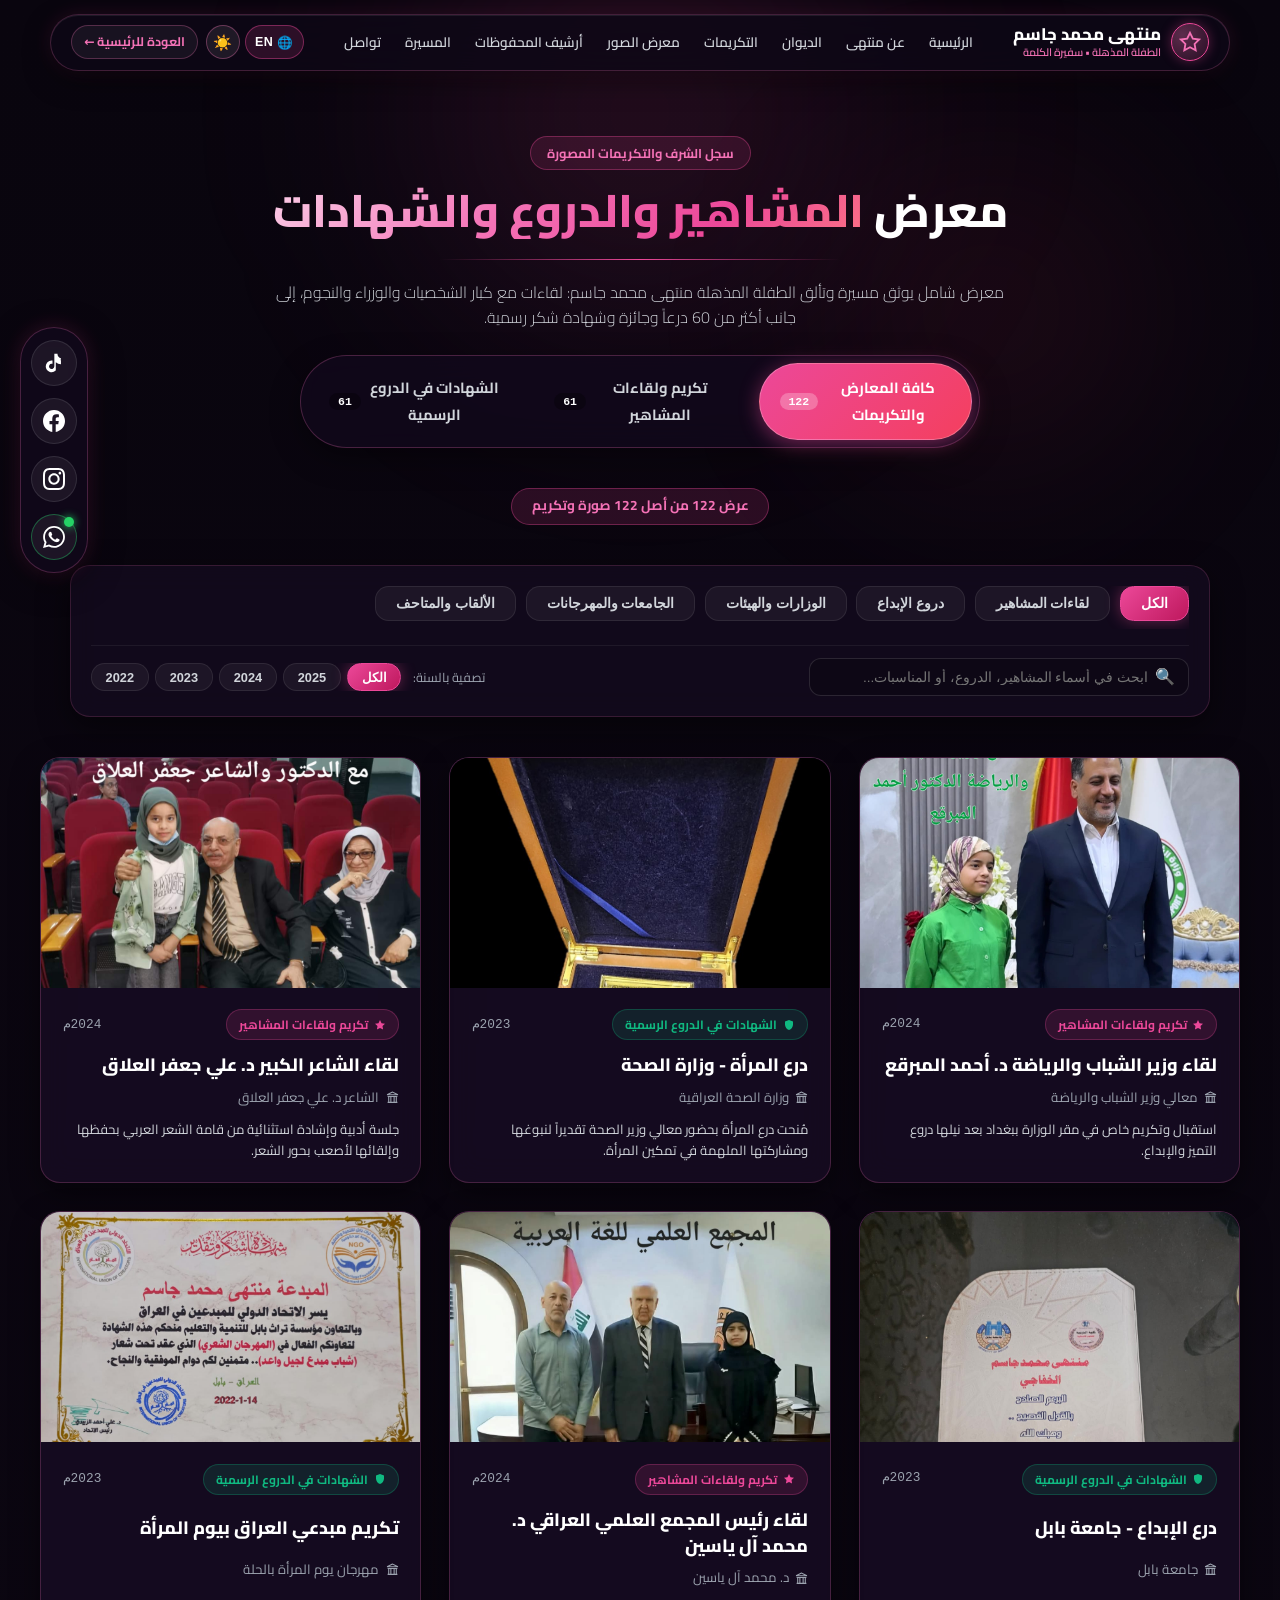
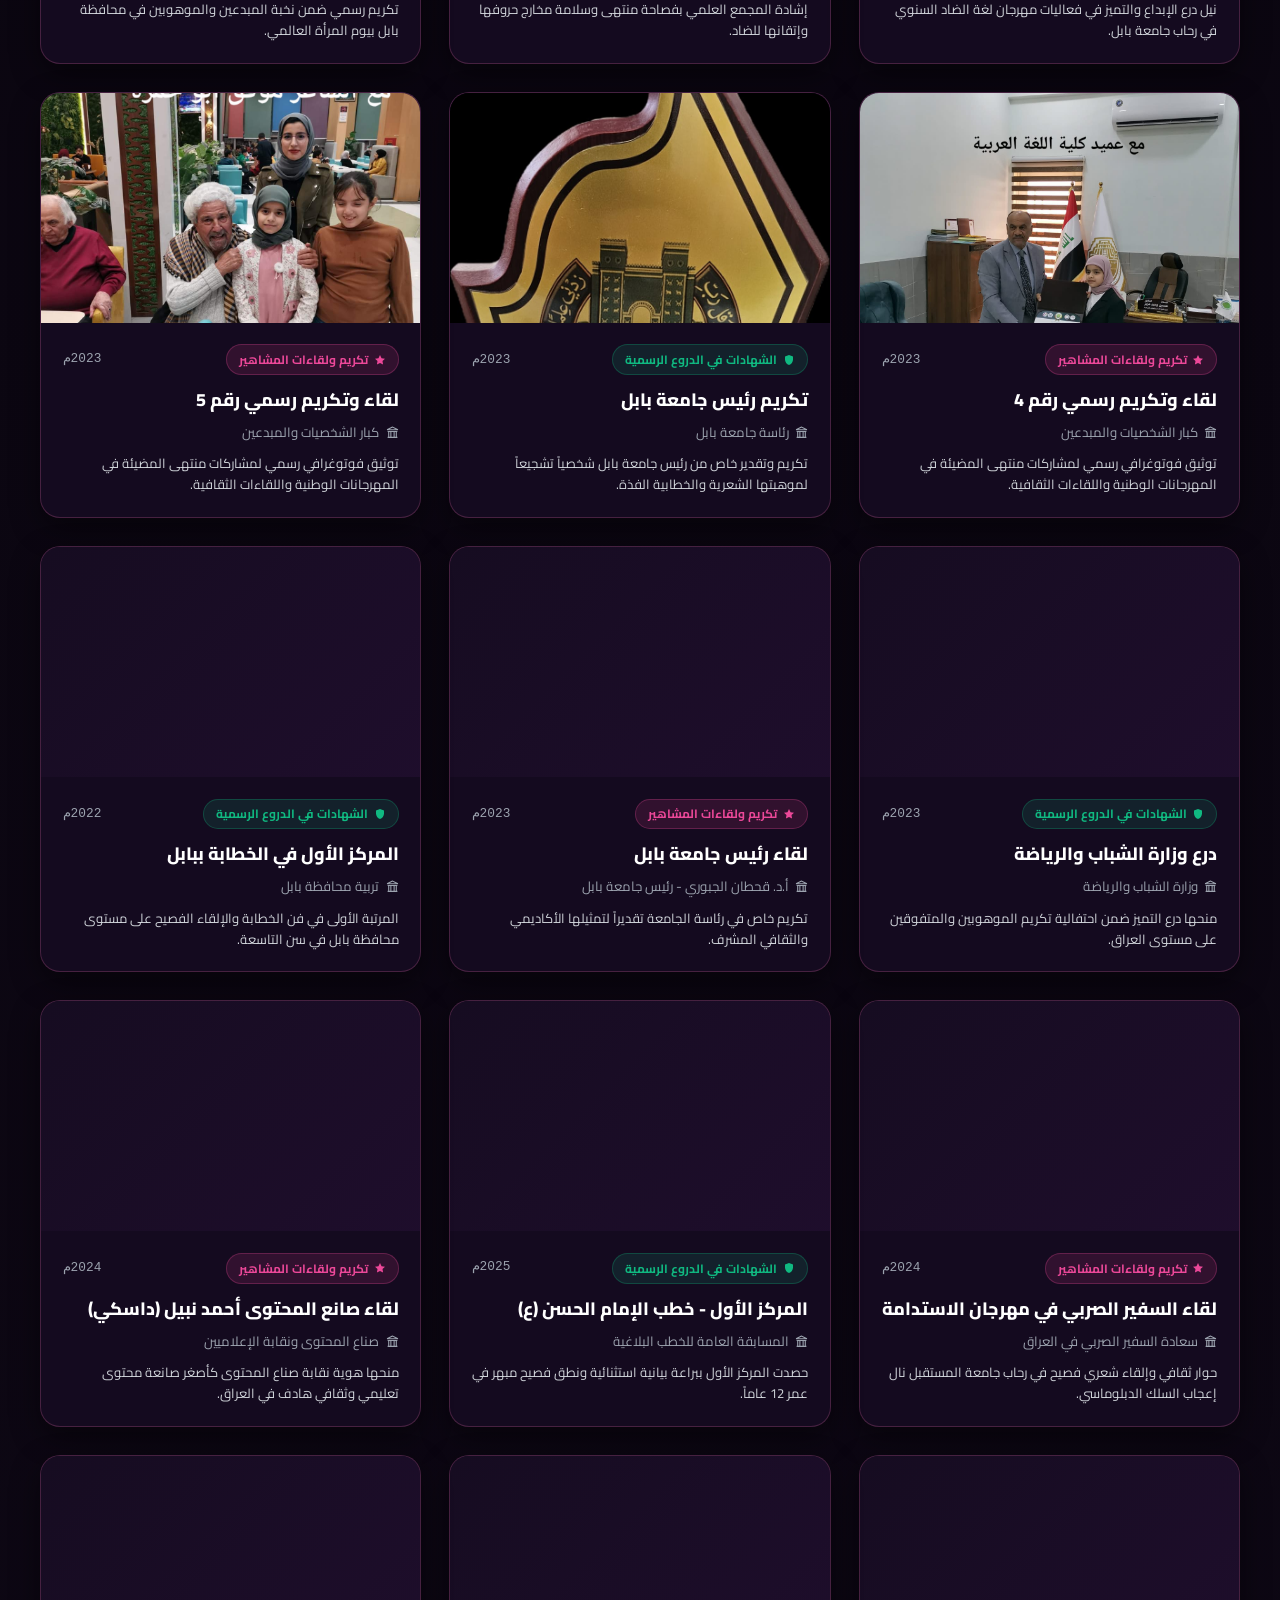
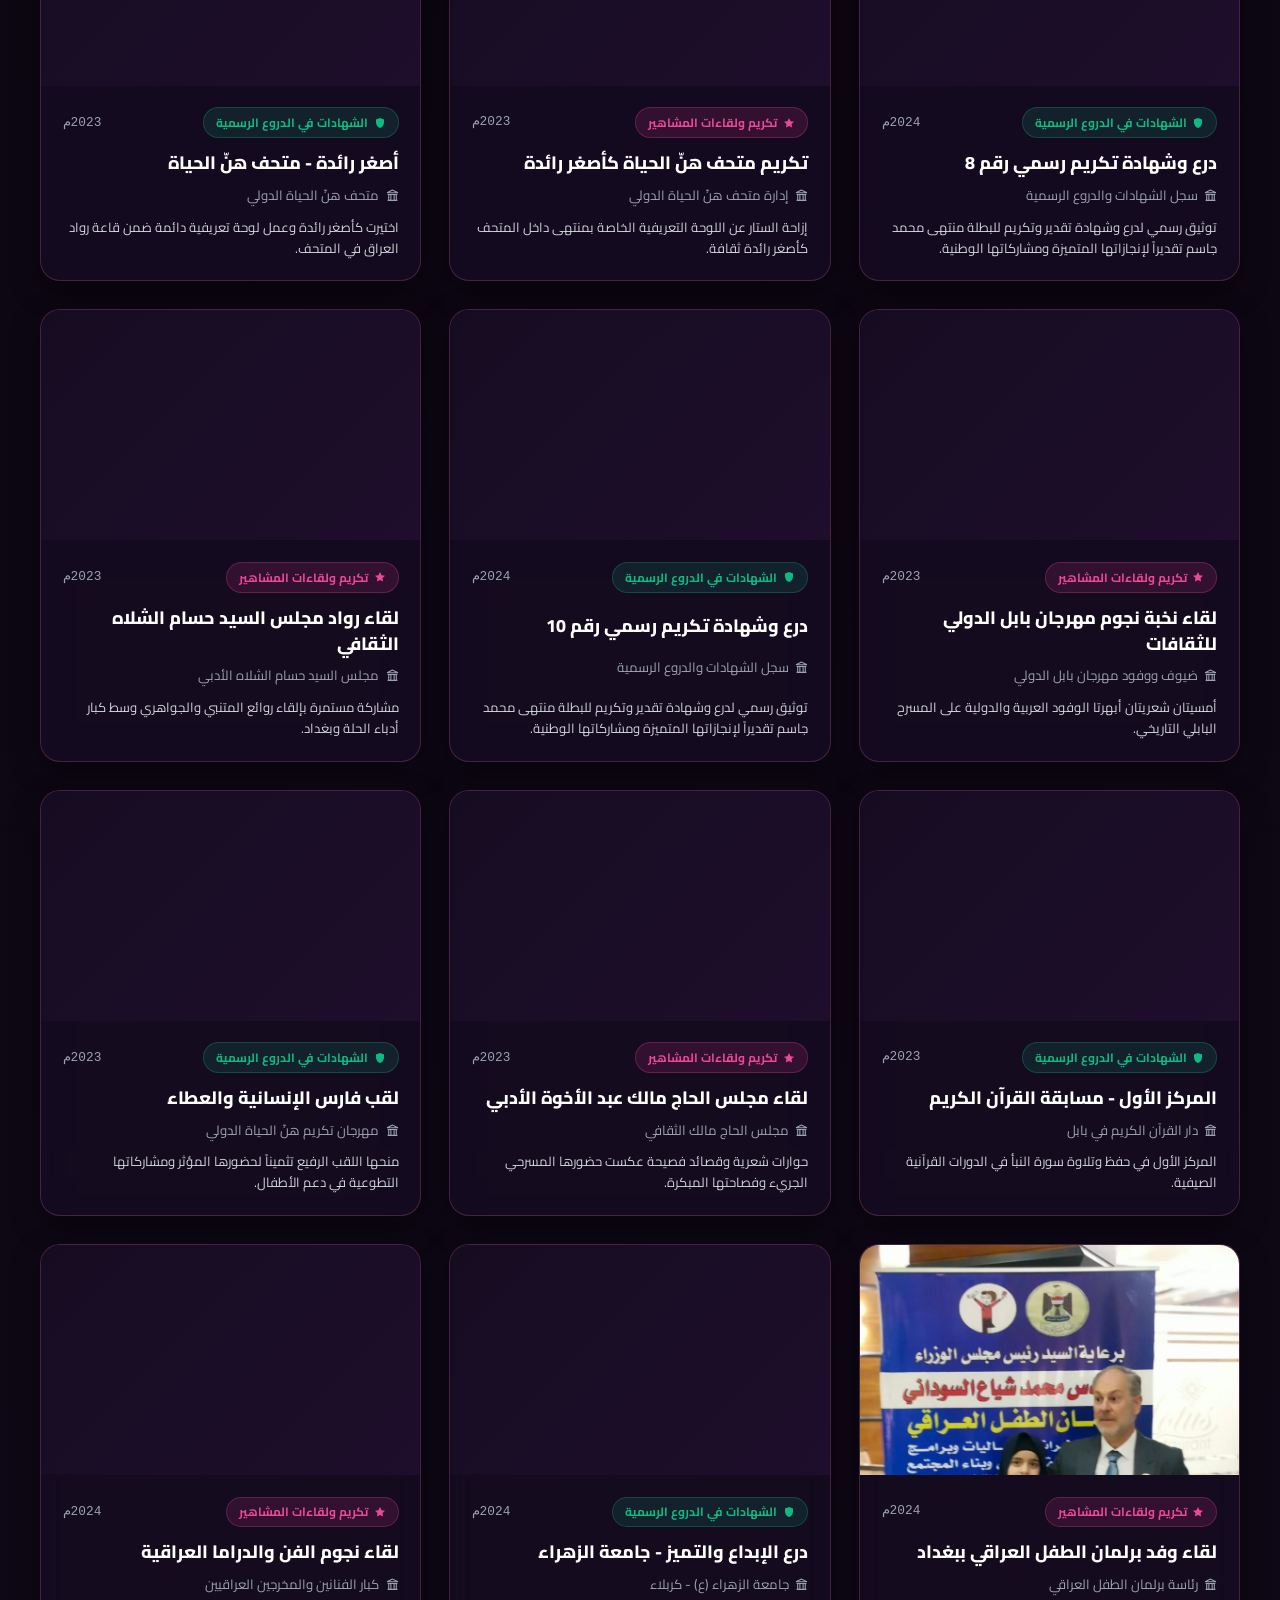
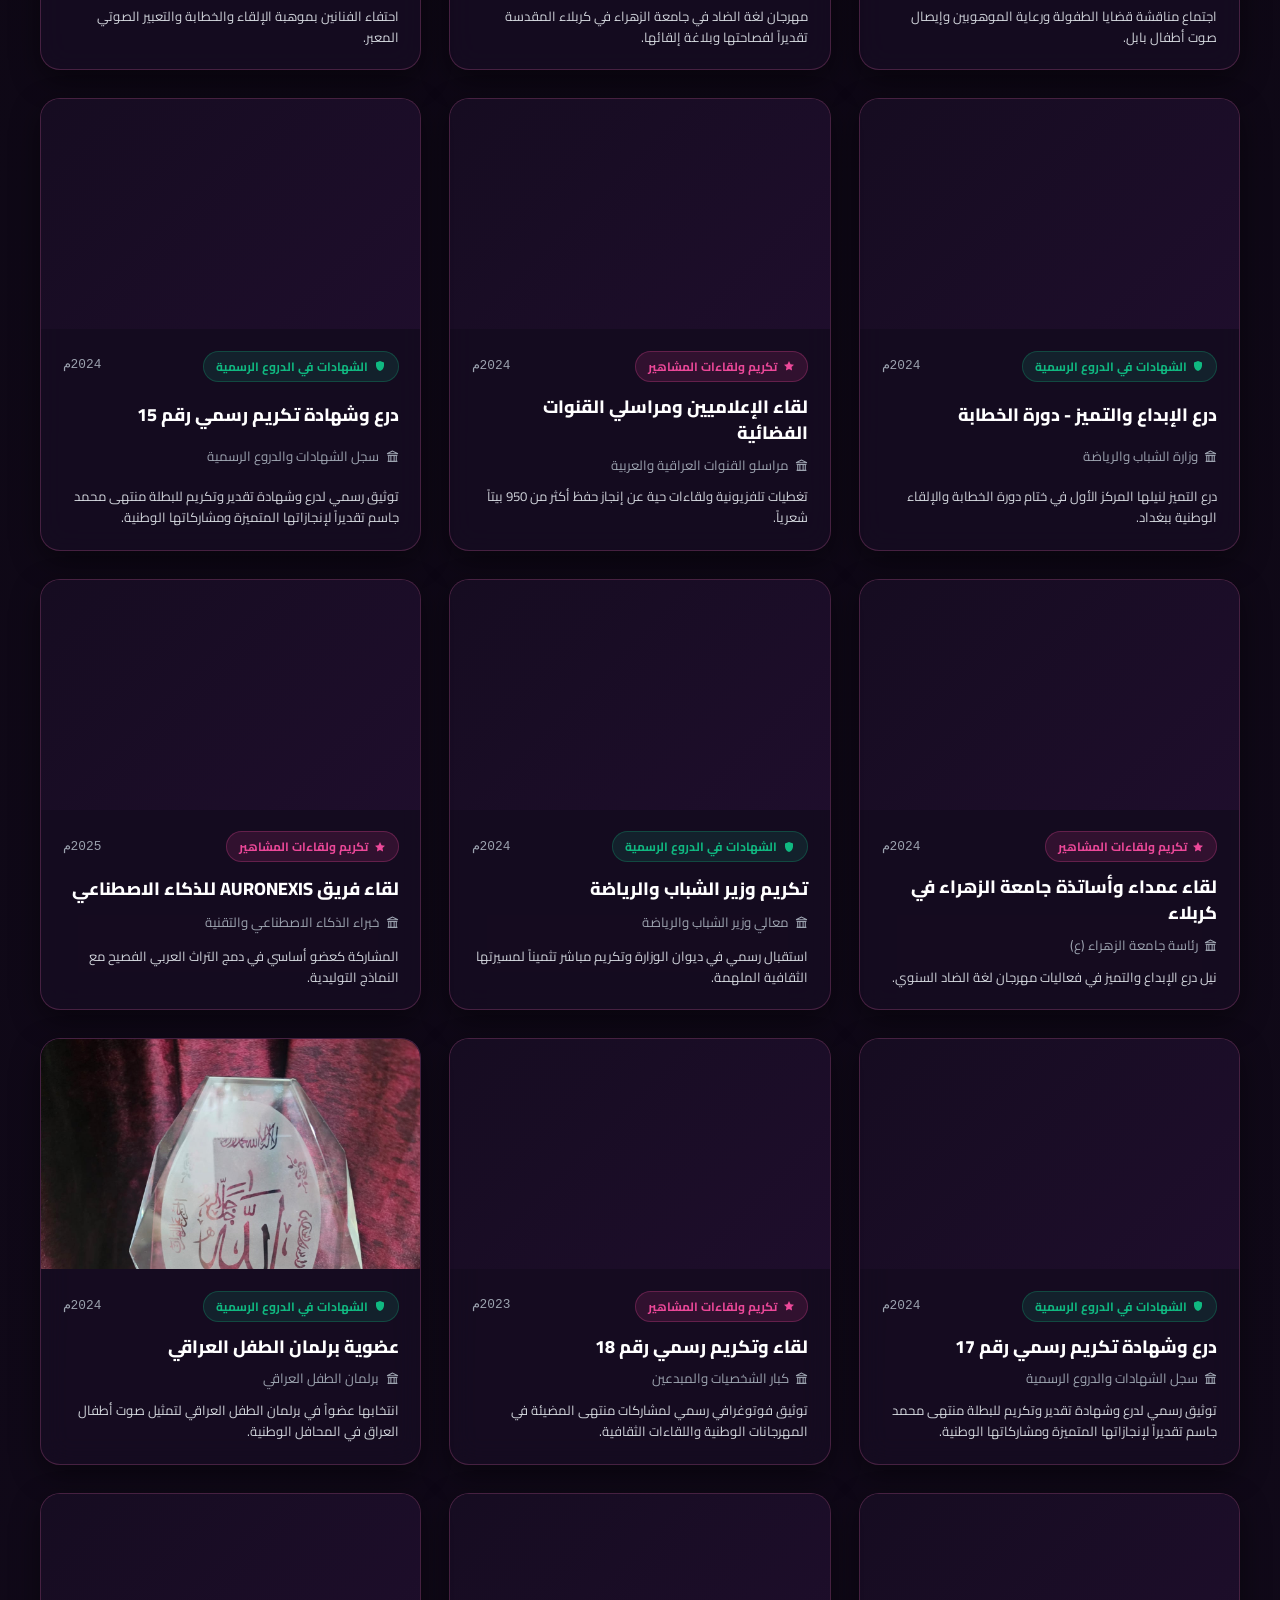
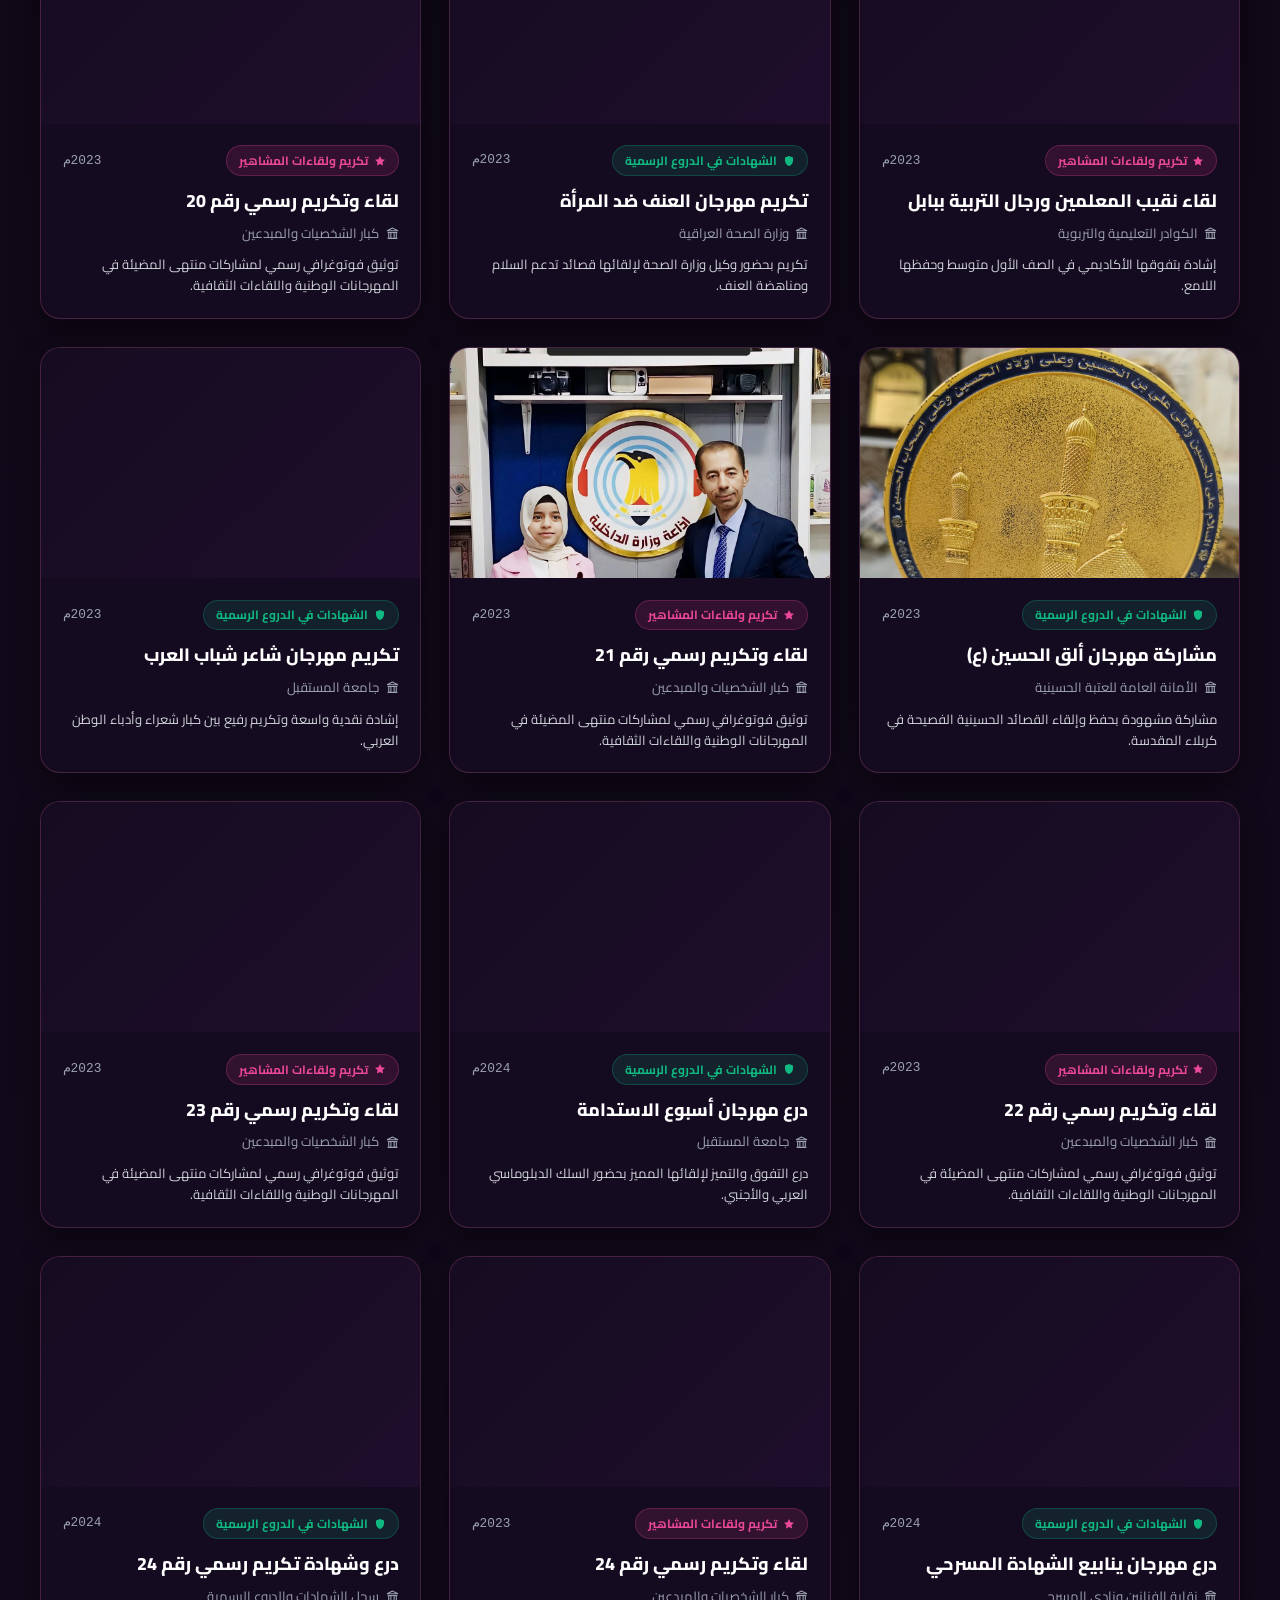
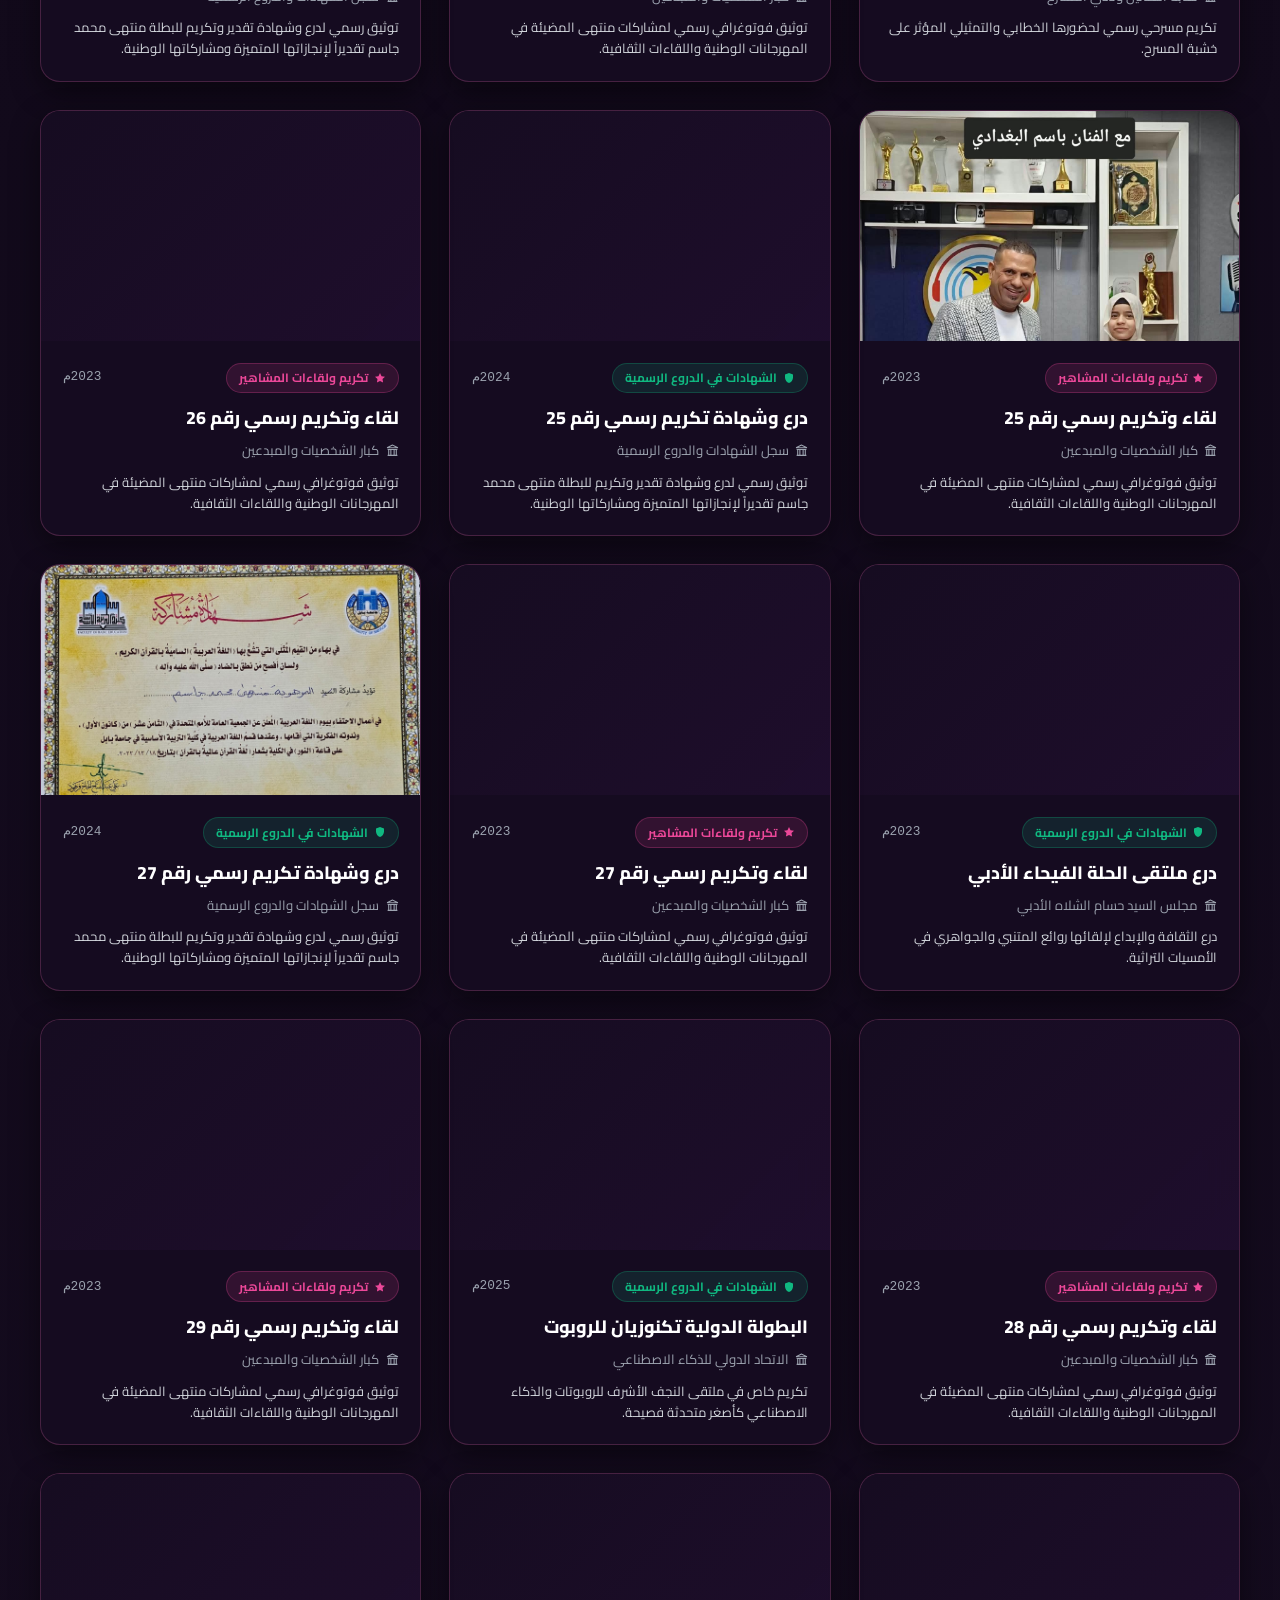
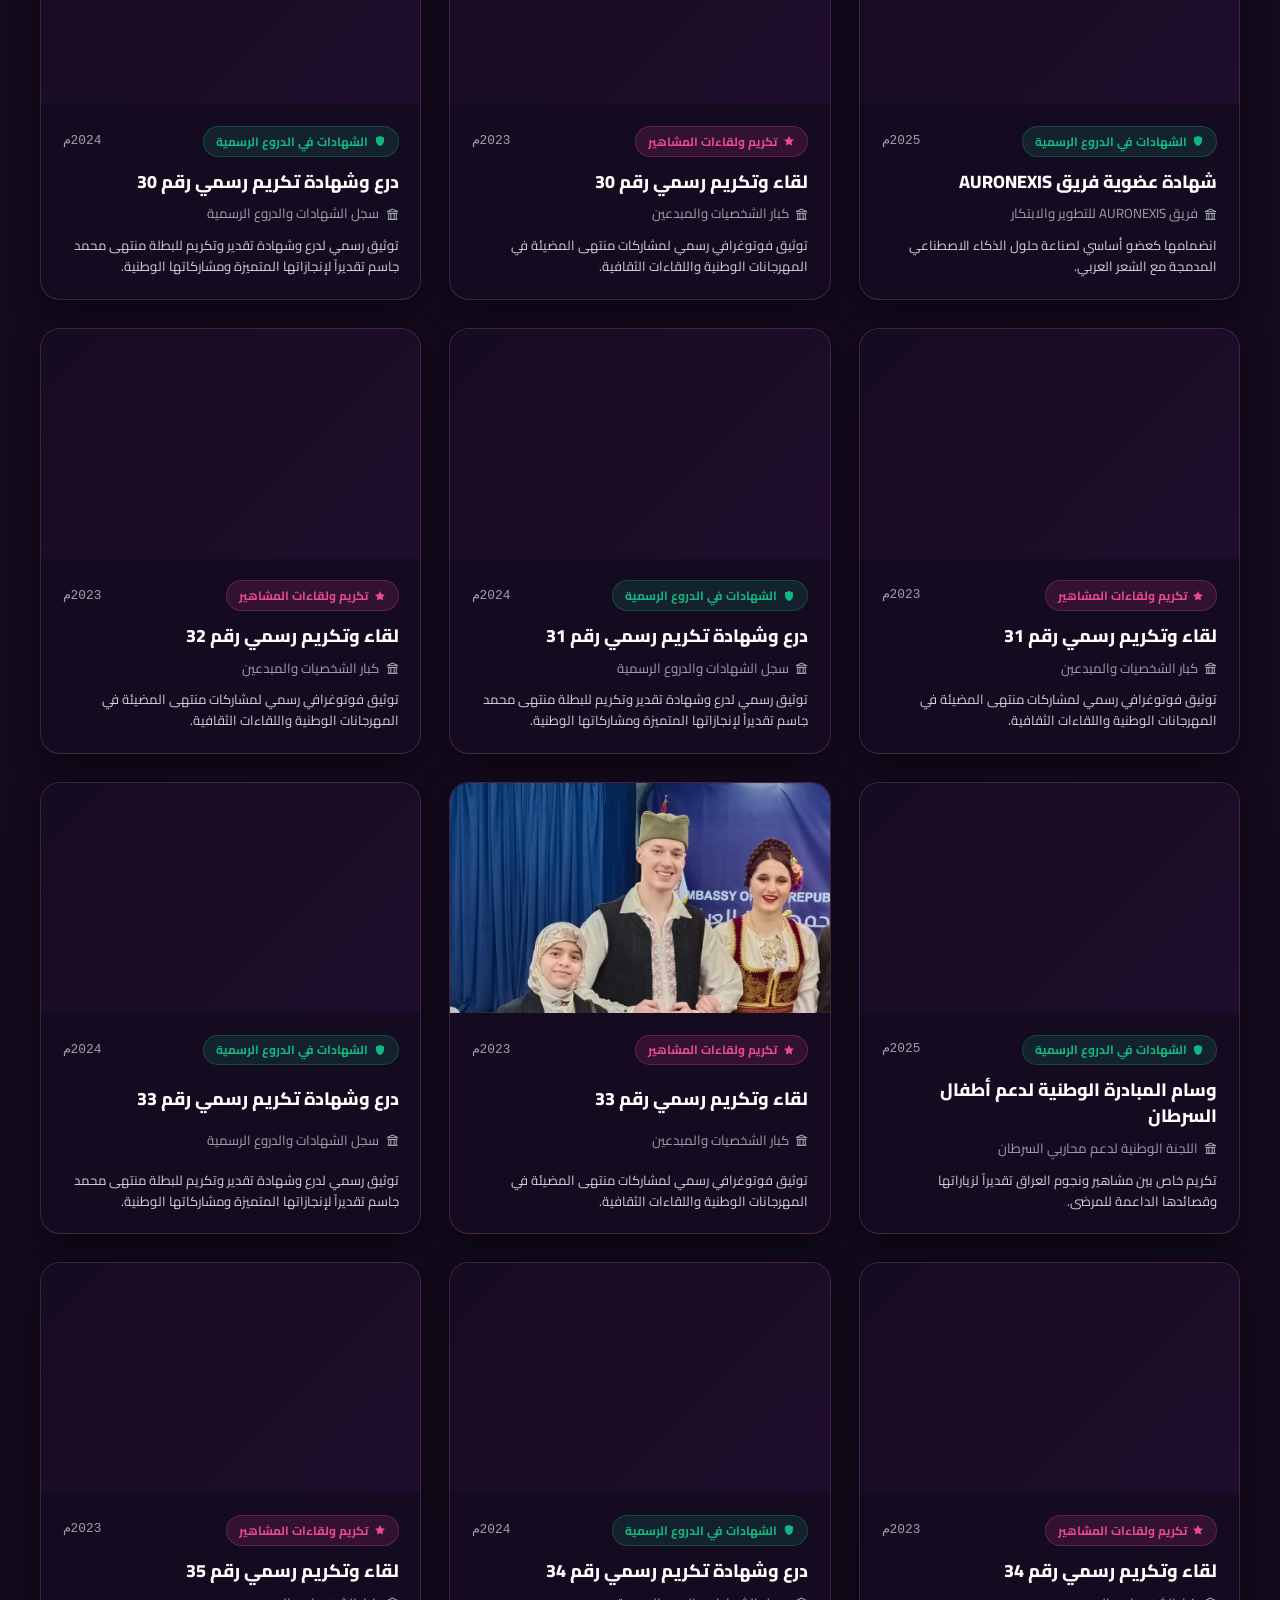
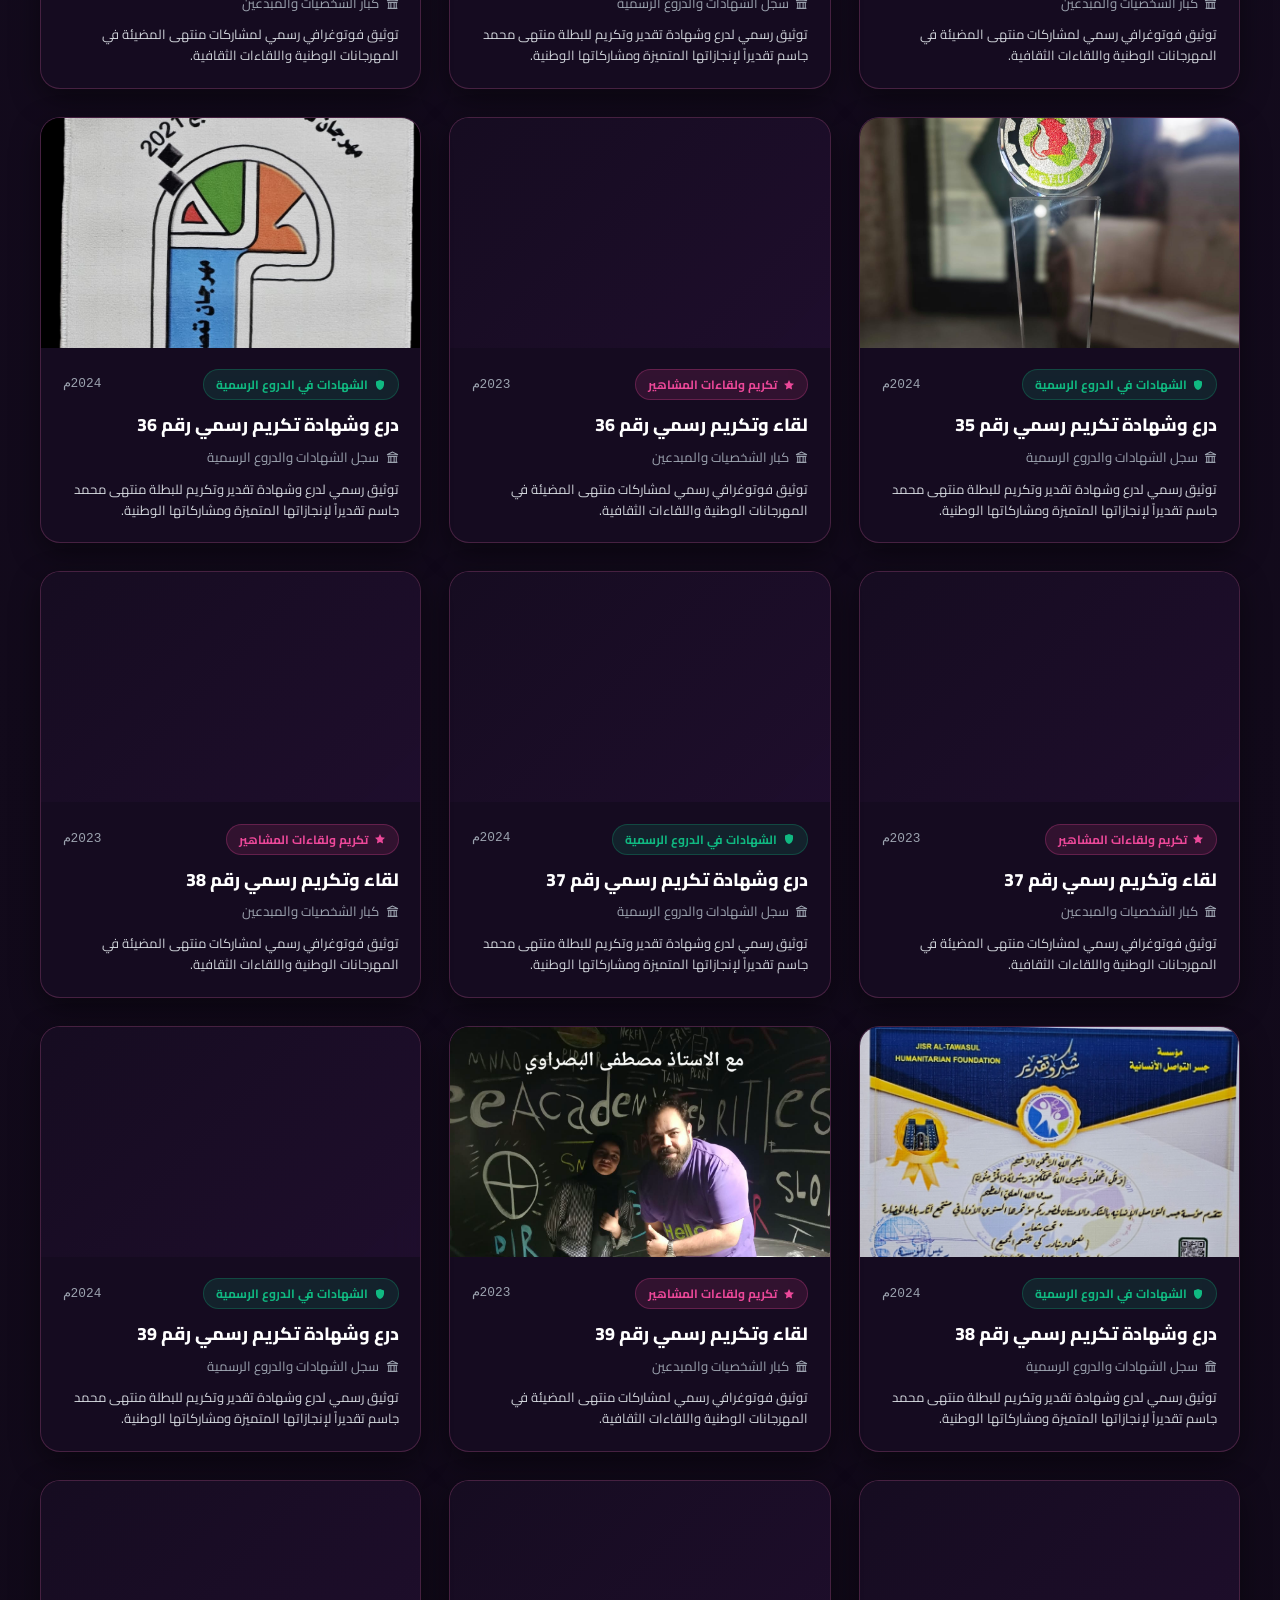
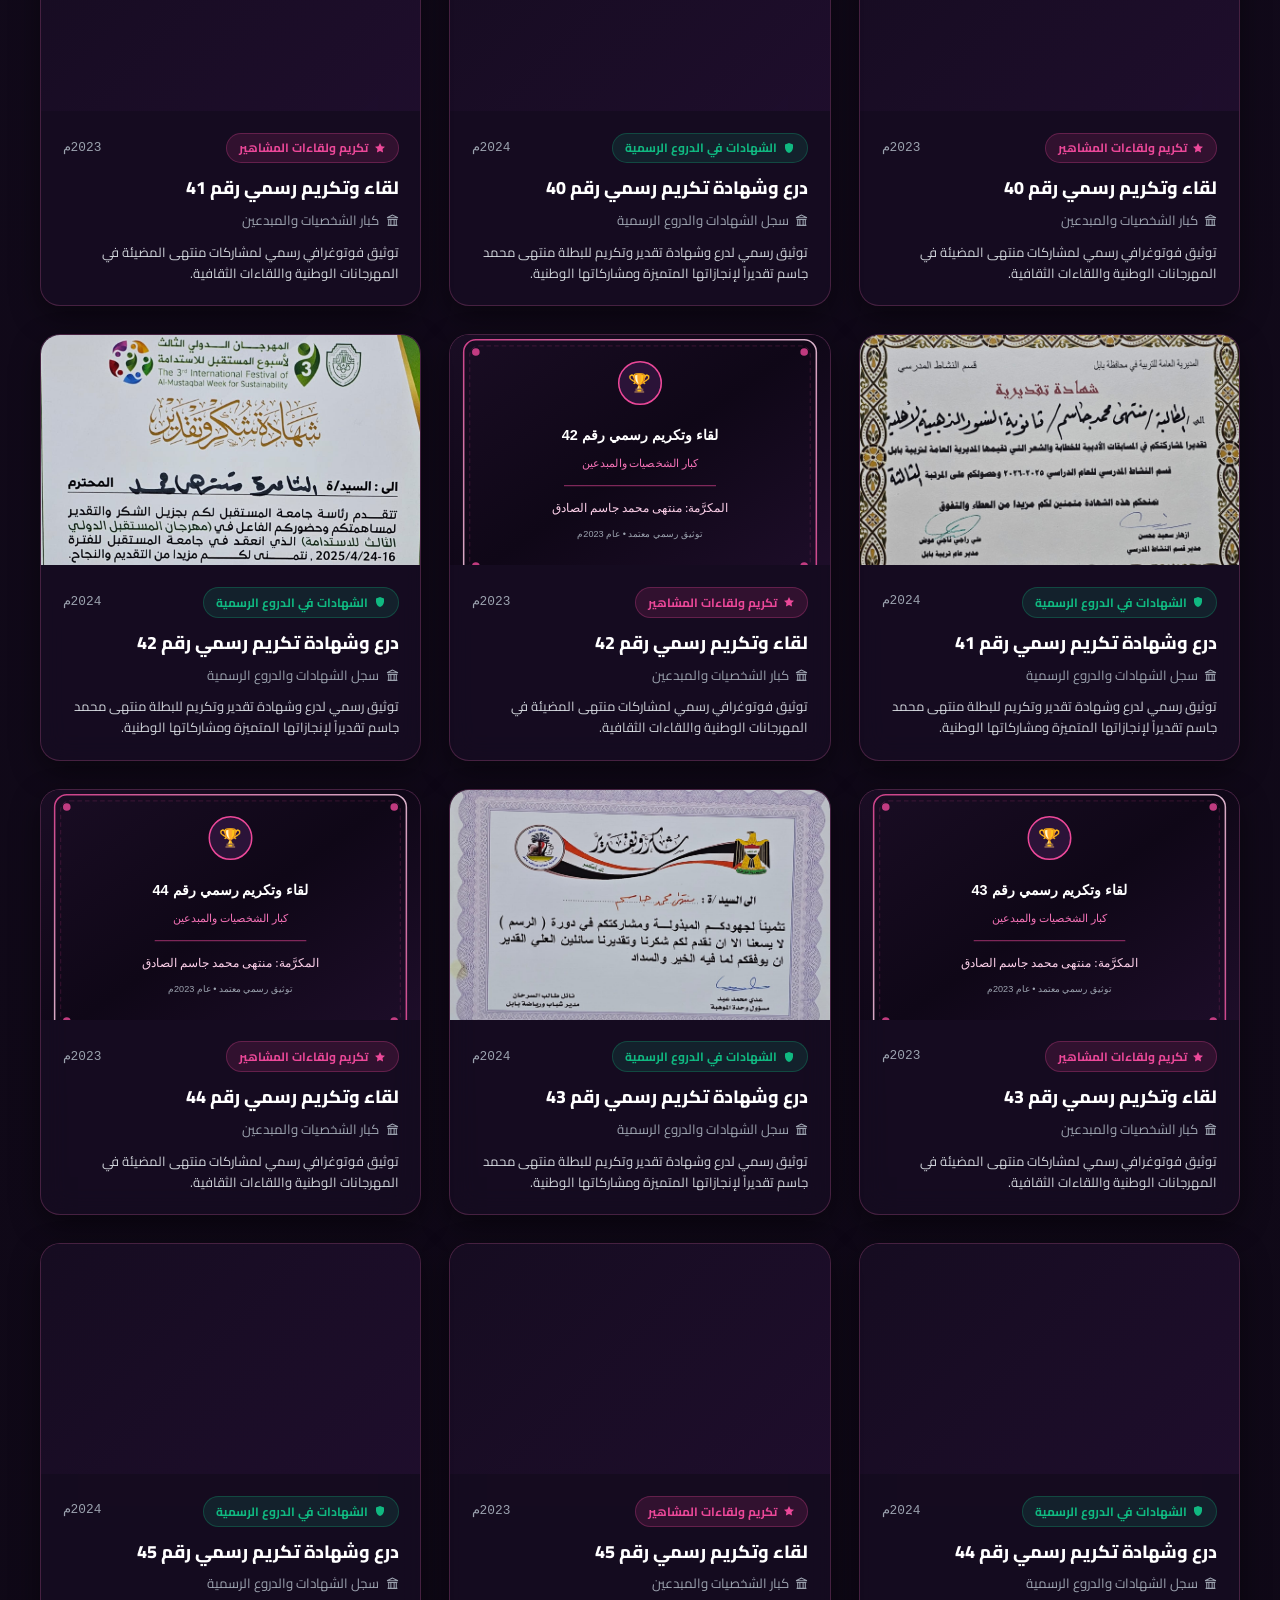
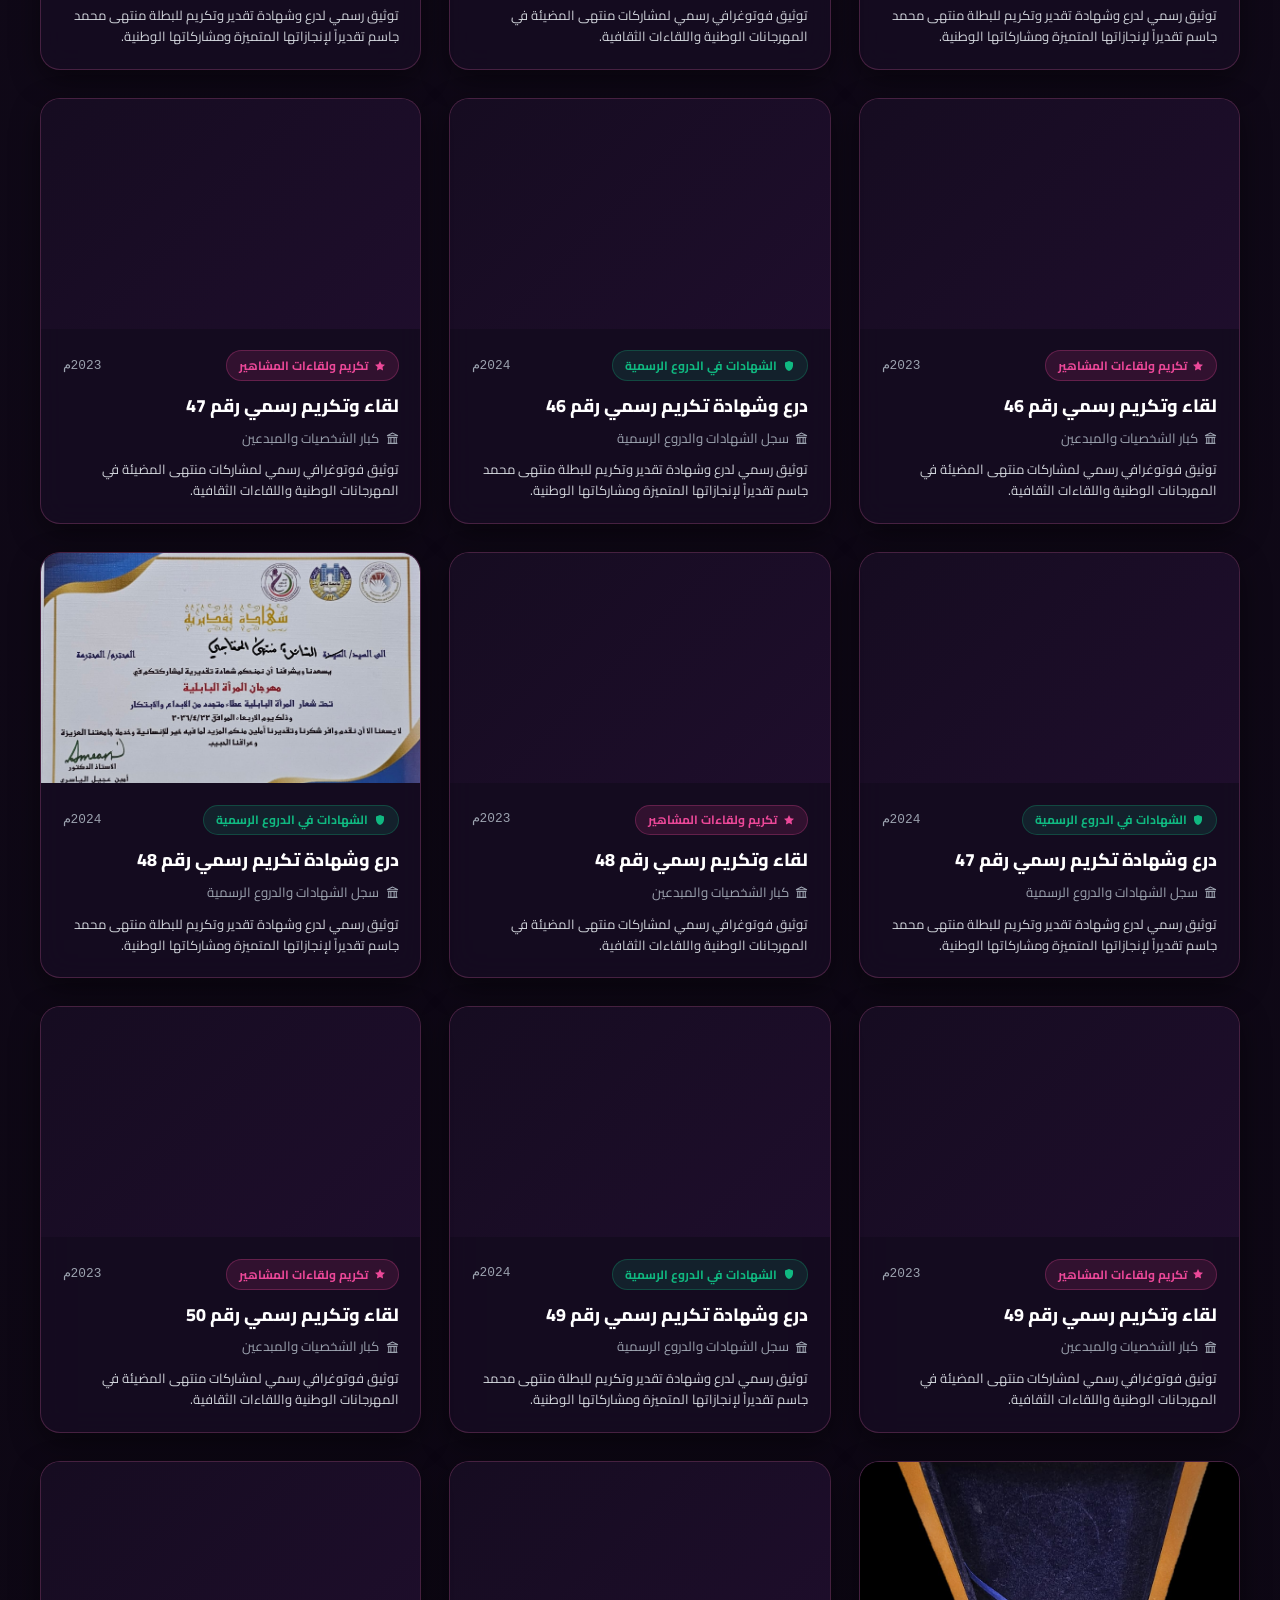
==== commit 34984325: "Enhance language & theme toggles: compact EN/ع ر pair beside theme button" ====
--- a/gallery.html
+++ b/gallery.html
@@ -94,13 +94,15 @@
           </svg>
           <span class="menu-toggle-label" data-i18n="nav_sections_btn">الأقسام</span>
         </button>
-        <button id="lang-toggle-btn" class="nav-control-pill lang-btn" title="Switch Language">
-          <span>🌐</span>
-          <span id="lang-label">English</span>
-        </button>
-        <button id="theme-toggle-btn" class="nav-control-pill theme-btn" title="تبديل المظهر (نهاري / ليلي)" aria-label="تبديل الوضع النهاري والليلي">
-          <span id="theme-icon">☀️</span>
-        </button>
+        <div class="nav-toggles-pair">
+          <button id="lang-toggle-btn" class="nav-control-pill lang-btn" title="تبديل اللغة / Switch Language" data-i18n-title="lang_btn_title">
+            <span>🌐</span>
+            <span id="lang-label" data-i18n="lang_btn_text">EN</span>
+          </button>
+          <button id="theme-toggle-btn" class="nav-control-pill theme-btn" title="تبديل المظهر (نهاري / ليلي)" aria-label="تبديل الوضع النهاري والليلي">
+            <span id="theme-icon">☀️</span>
+          </button>
+        </div>
         <a href="./index.html" class="nav-control-pill gallery-back-pill" data-i18n="gallery_back_btn">العودة للرئيسية ←</a>
       </div>
     </div>
@@ -126,7 +128,7 @@
         </button>
         <button id="mobile-lang-toggle-btn" class="nav-control-pill lang-btn" style="flex: 1; justify-content: center;">
           <span>🌐</span>
-          <span id="mobile-lang-label">English</span>
+          <span id="mobile-lang-label">EN</span>
         </button>
       </div>
     </div>
--- a/css/style.css
+++ b/css/style.css
@@ -514,24 +514,56 @@
   transform: scale(0.96);
 }
 
+/* Toggles Pair: Language & Theme Always Grouped Together */
+.nav-toggles-pair {
+  display: inline-flex;
+  align-items: center;
+  gap: 0.35rem;
+  flex-shrink: 0;
+}
+
 .lang-btn {
-  background: rgba(236, 72, 153, 0.12);
-  border-color: rgba(236, 72, 153, 0.4);
-  color: #fff;
+  background: rgba(236, 72, 153, 0.14);
+  border: 1px solid rgba(236, 72, 153, 0.42);
+  color: #fff;
+  height: 34px;
+  padding: 0 0.55rem;
+  font-size: 0.78rem;
+  font-weight: 800;
+  letter-spacing: 0.04em;
+  display: inline-flex;
+  align-items: center;
+  justify-content: center;
+  gap: 0.25rem;
+  border-radius: 9999px;
+  cursor: pointer;
+  transition: all var(--transition-fast);
+  white-space: nowrap;
+  flex-shrink: 0;
 }
 
 .lang-btn:hover {
-  background: rgba(236, 72, 153, 0.28);
+  background: rgba(236, 72, 153, 0.3);
   border-color: var(--pink-light);
+  transform: translateY(-1px);
 }
 
 .theme-btn {
   background: rgba(255, 255, 255, 0.08);
-  border-color: rgba(244, 114, 182, 0.35);
-  color: #fff;
-  padding: 0.38rem 0.65rem;
-  font-size: 1rem;
+  border: 1px solid rgba(244, 114, 182, 0.35);
+  color: #fff;
+  width: 34px;
+  height: 34px;
+  padding: 0;
+  font-size: 0.95rem;
   line-height: 1;
+  display: inline-flex;
+  align-items: center;
+  justify-content: center;
+  border-radius: 50%;
+  cursor: pointer;
+  transition: all var(--transition-fast);
+  flex-shrink: 0;
 }
 
 .theme-btn:hover {
@@ -644,16 +676,24 @@
     flex-shrink: 0;
   }
 
+  .nav-toggles-pair {
+    display: inline-flex;
+    align-items: center;
+    gap: 0.25rem;
+    flex-shrink: 0;
+  }
+
   .lang-btn {
-    padding: 0.35rem 0.6rem;
-    font-size: 0.76rem;
-    gap: 0.25rem;
+    height: 34px;
+    padding: 0 0.5rem;
+    font-size: 0.74rem;
+    gap: 0.2rem;
   }
 
   .theme-btn {
-    padding: 0.35rem 0.55rem;
+    padding: 0;
     font-size: 0.95rem;
-    min-width: 34px;
+    width: 34px;
     height: 34px;
     display: inline-flex;
     align-items: center;
@@ -1178,6 +1218,36 @@
   color: #ffffff;
 }
 
+[data-theme="light"] .lang-btn,
+body.theme-light .lang-btn,
+body.light-mode .lang-btn {
+  background: #ffe4e6;
+  border-color: #f43f5e;
+  color: #9f1239;
+}
+
+[data-theme="light"] .lang-btn:hover,
+body.theme-light .lang-btn:hover,
+body.light-mode .lang-btn:hover {
+  background: #f43f5e;
+  color: #ffffff;
+}
+
+[data-theme="light"] .theme-btn,
+body.theme-light .theme-btn,
+body.light-mode .theme-btn {
+  background: #f1f5f9;
+  border-color: #cbd5e1;
+  color: #0f172a;
+}
+
+[data-theme="light"] .theme-btn:hover,
+body.theme-light .theme-btn:hover,
+body.light-mode .theme-btn:hover {
+  background: #e2e8f0;
+  border-color: #94a3b8;
+}
+
 [data-theme="light"] .mobile-drawer,
 body.theme-light .mobile-drawer,
 body.light-mode .mobile-drawer {
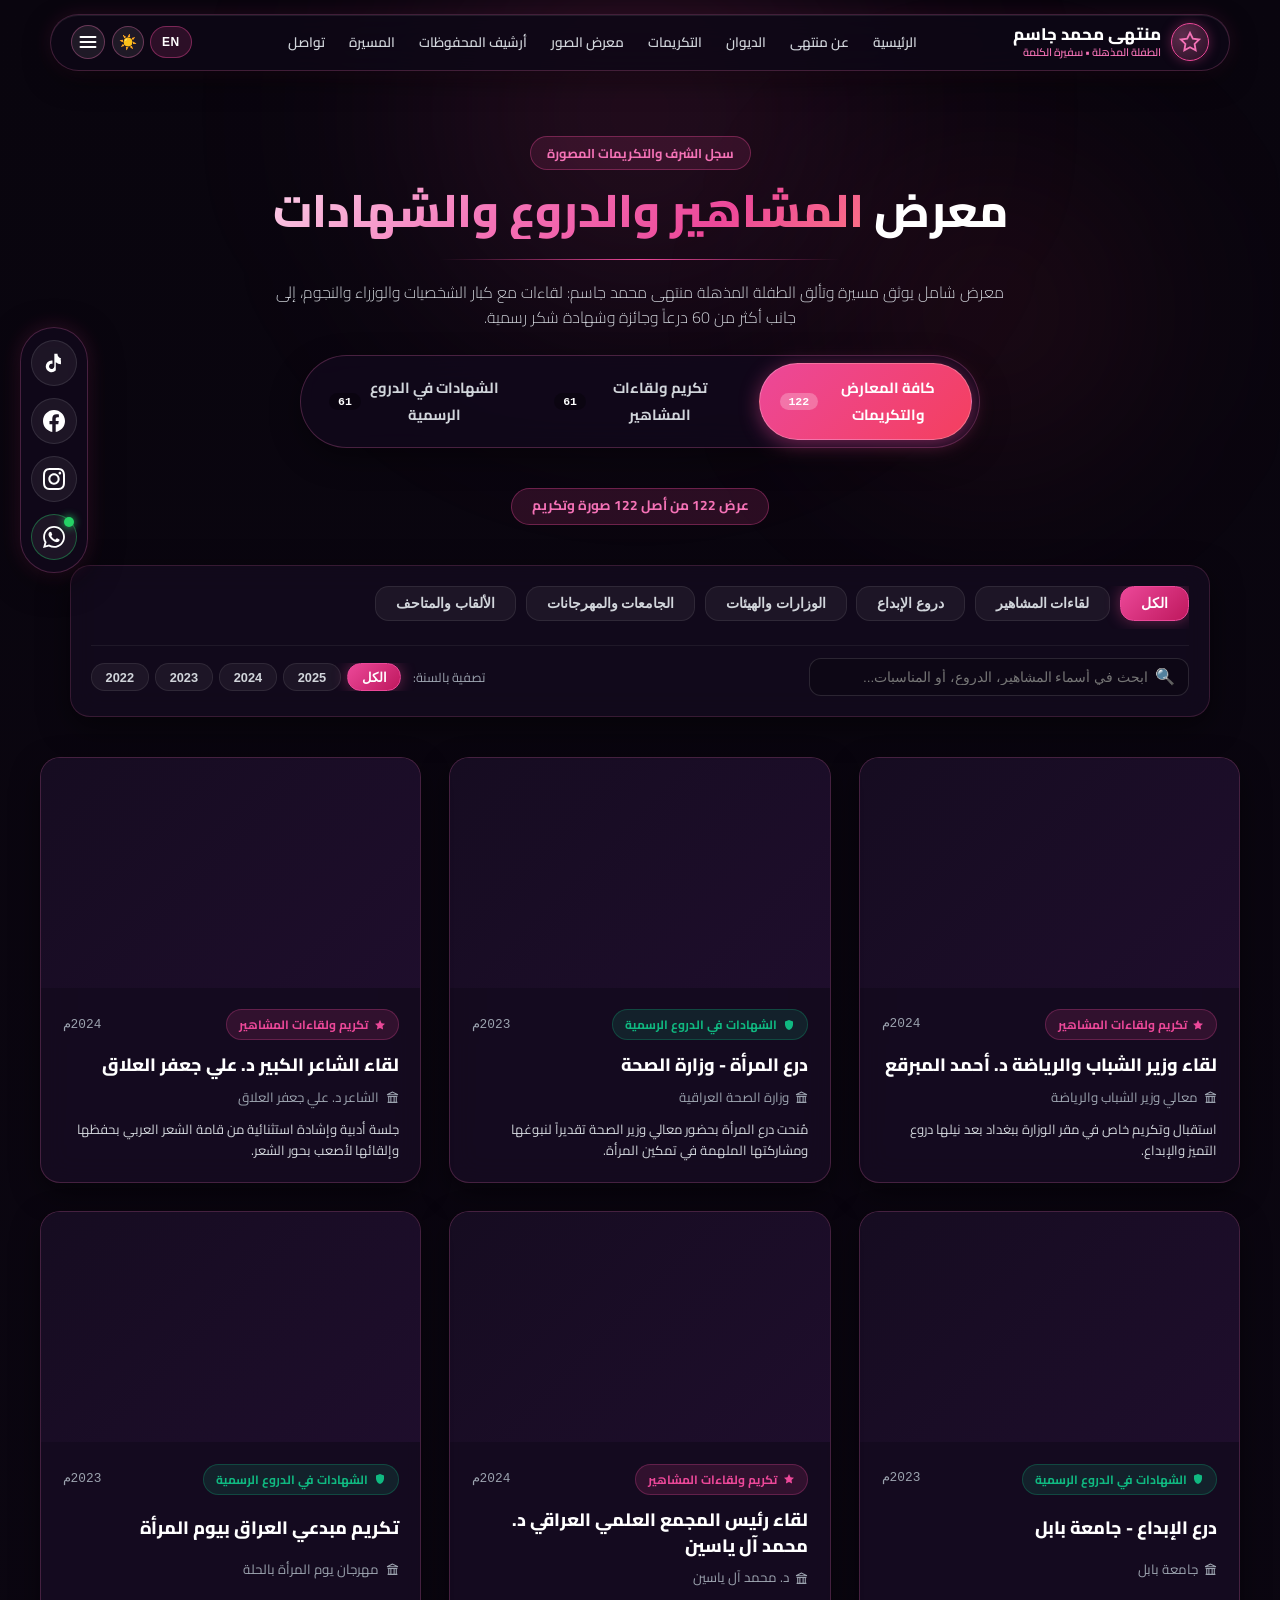
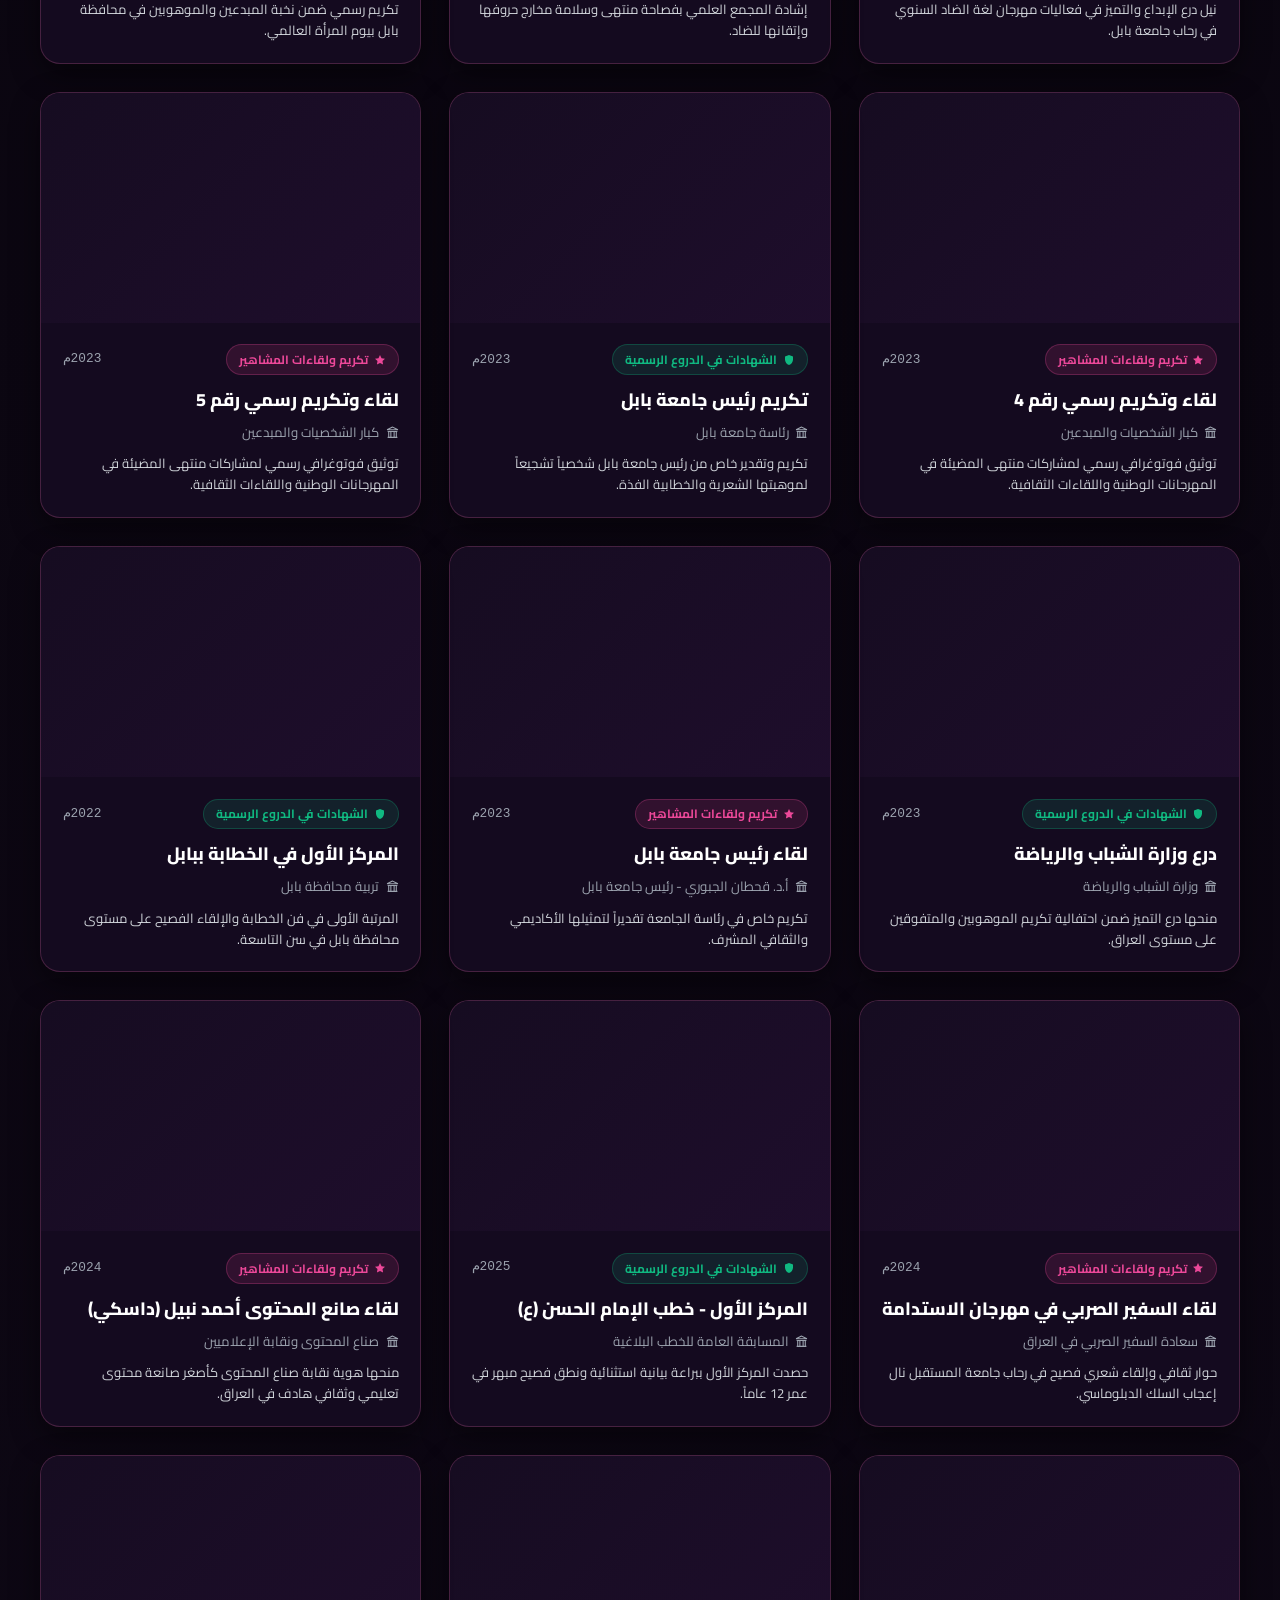
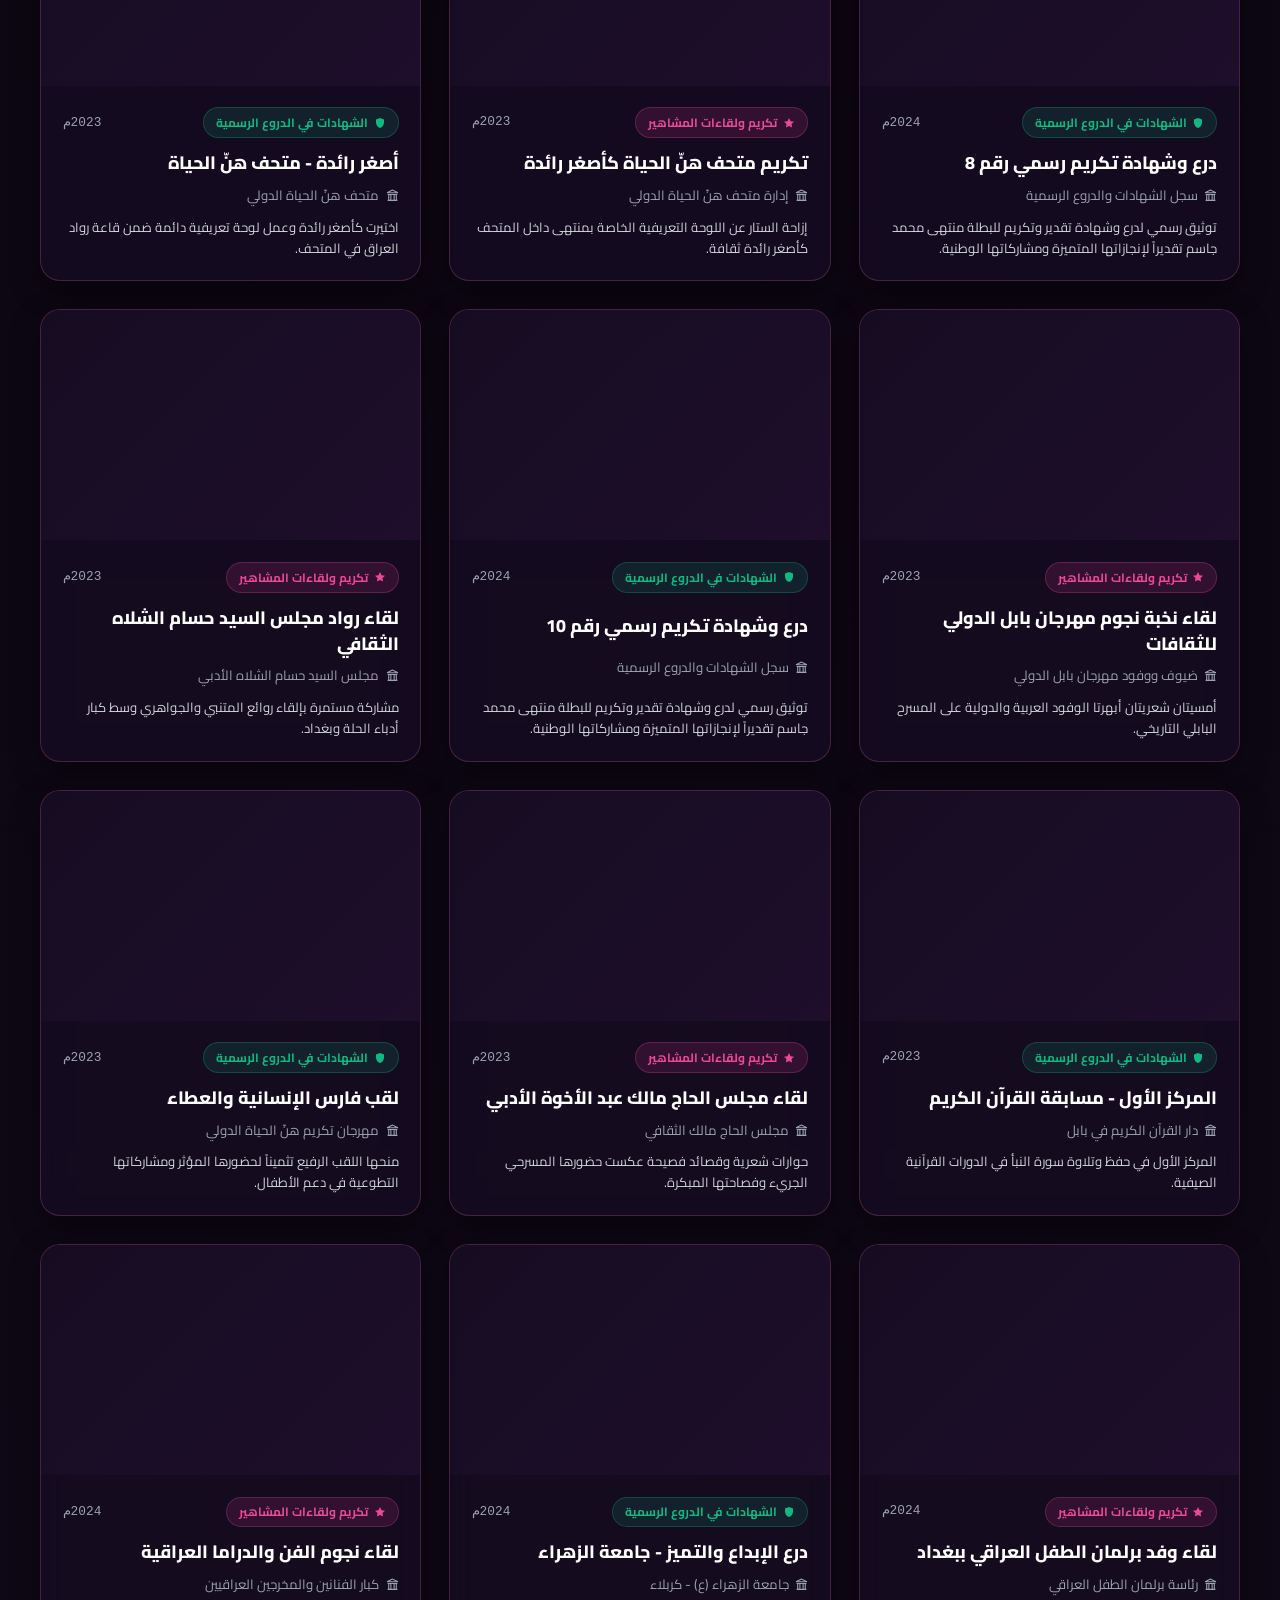
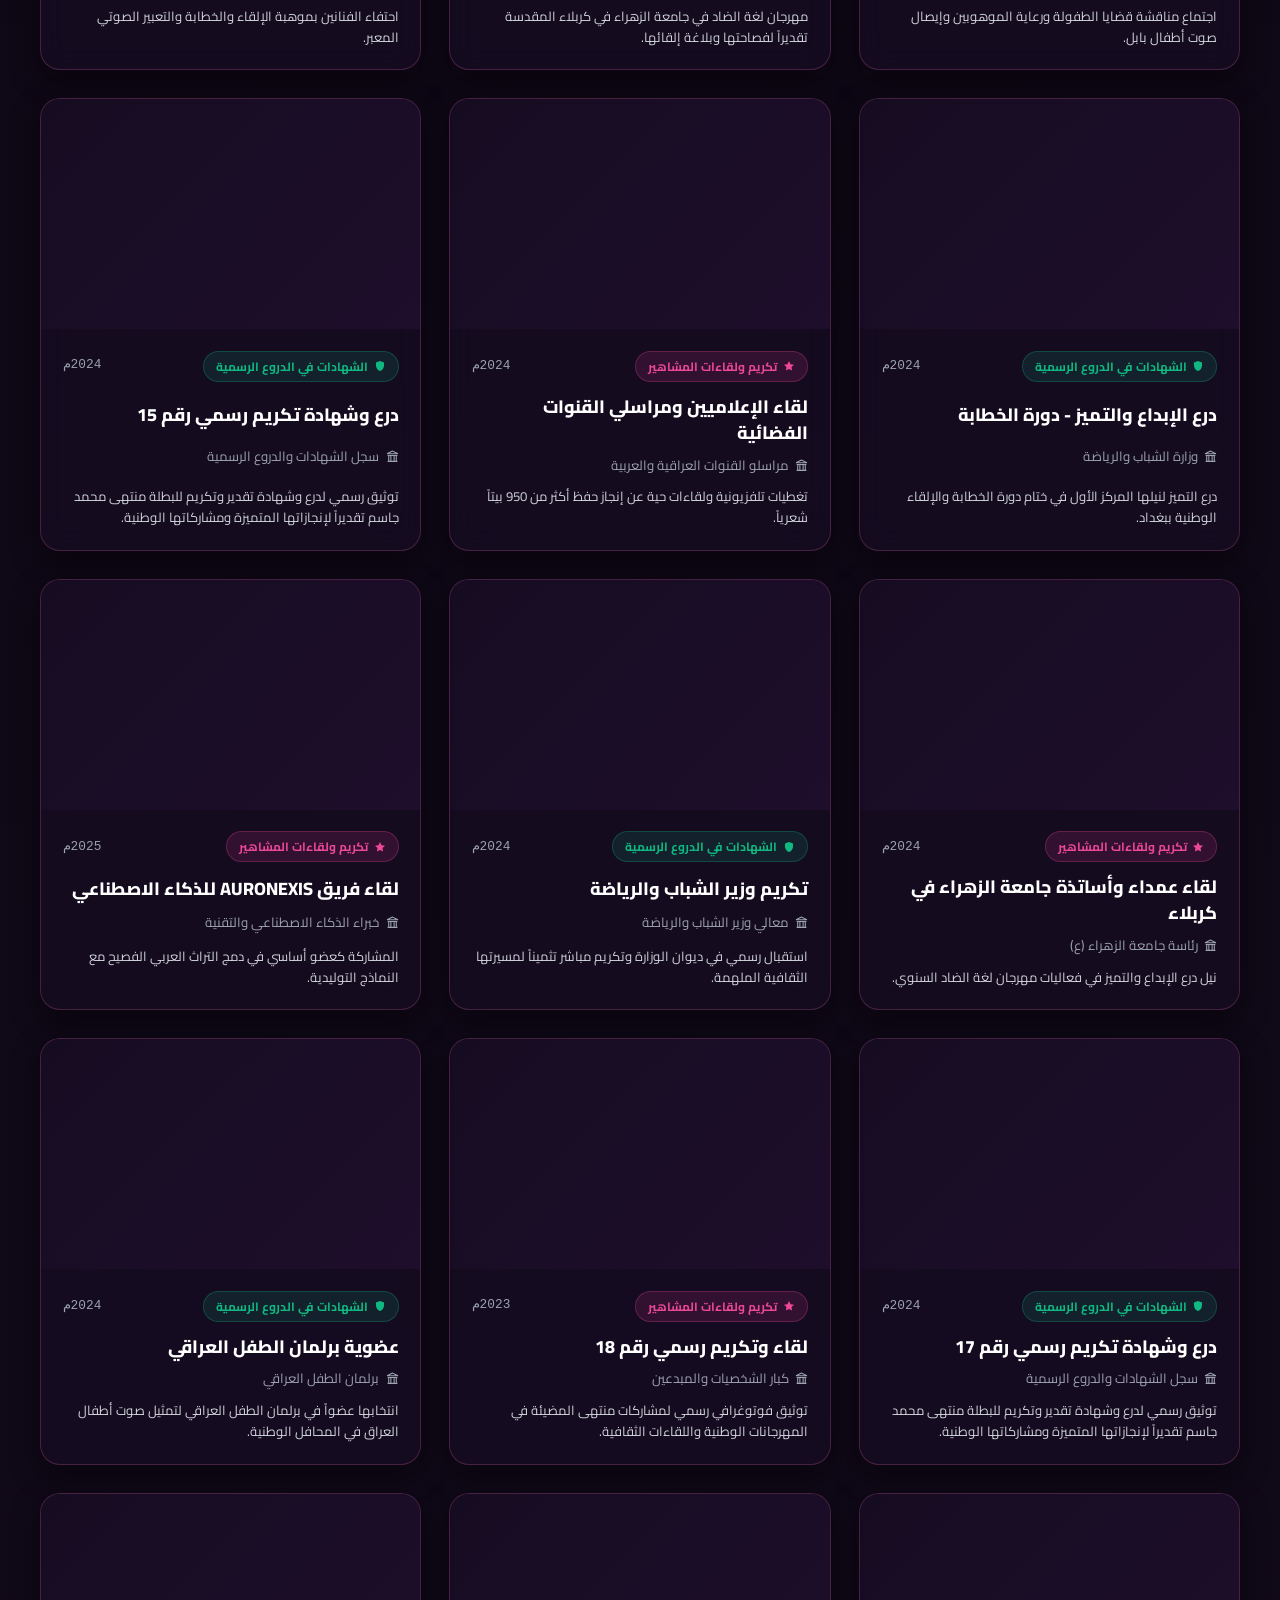
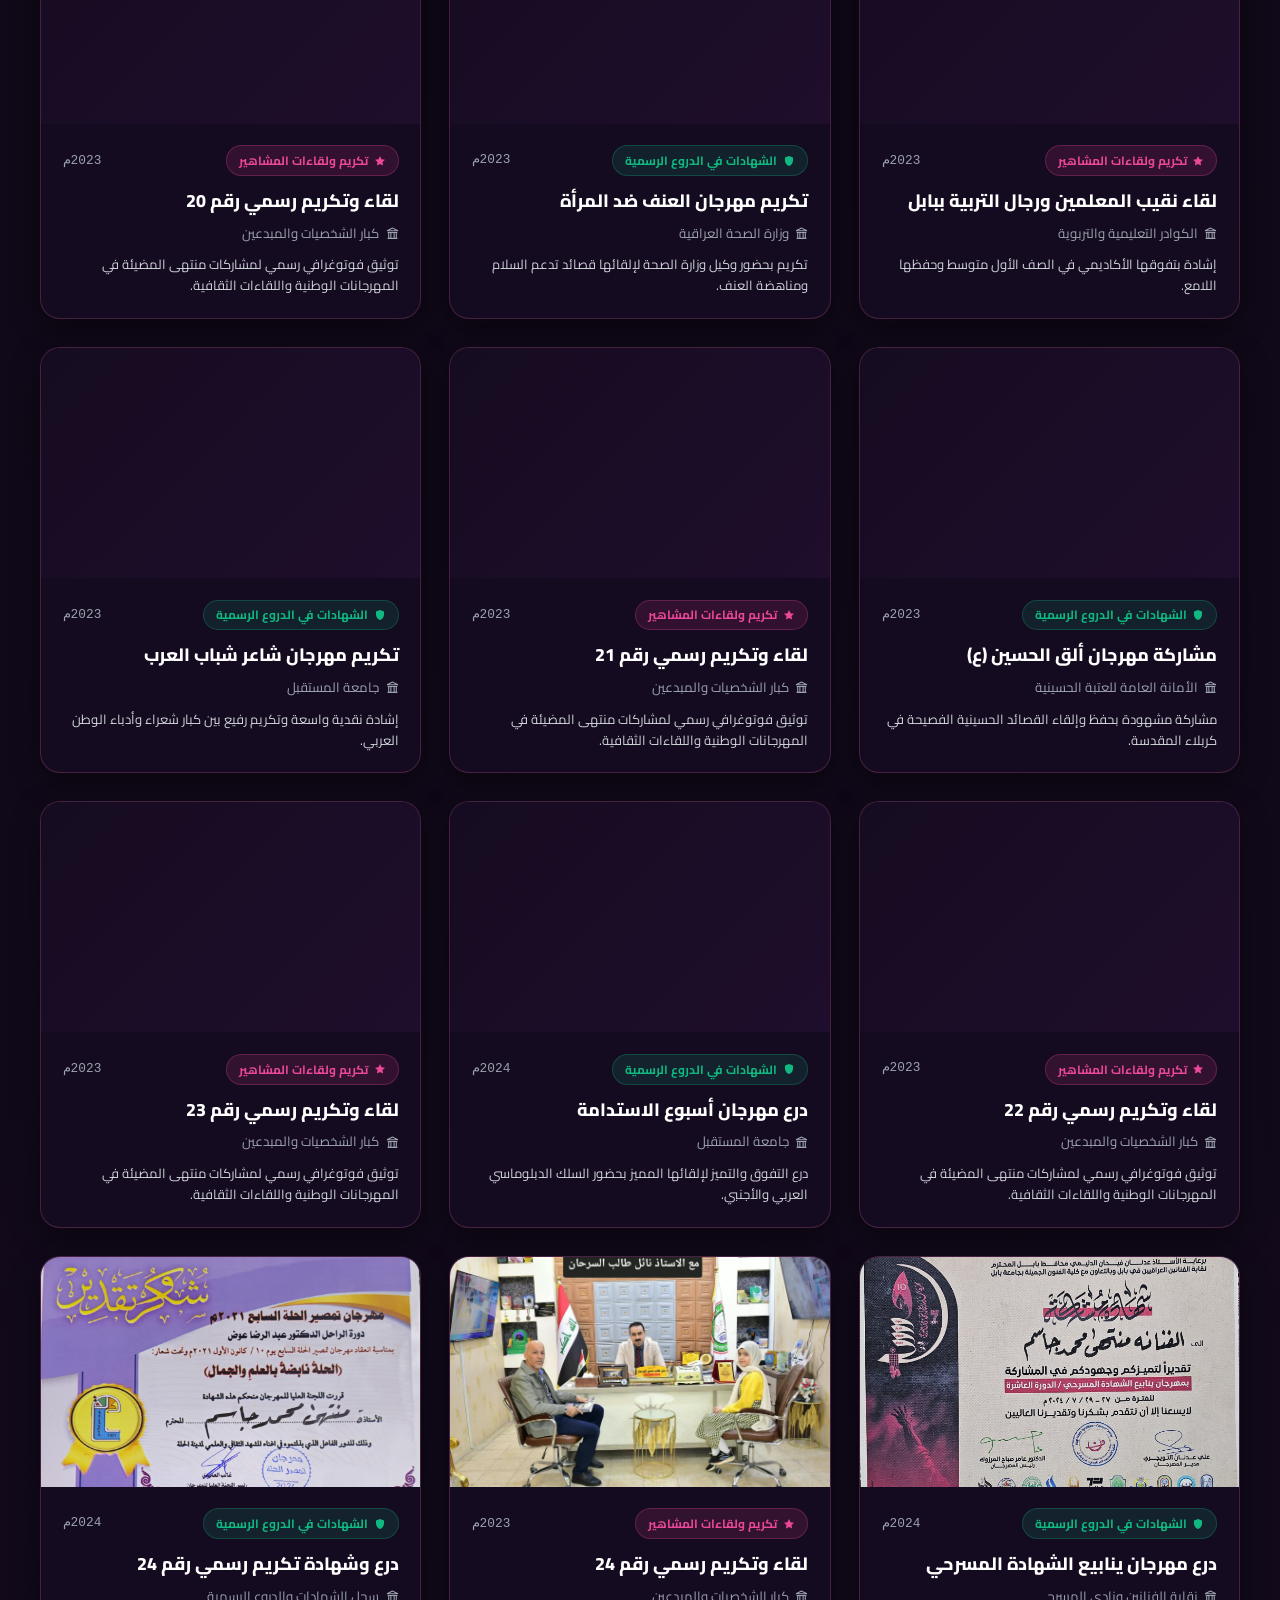
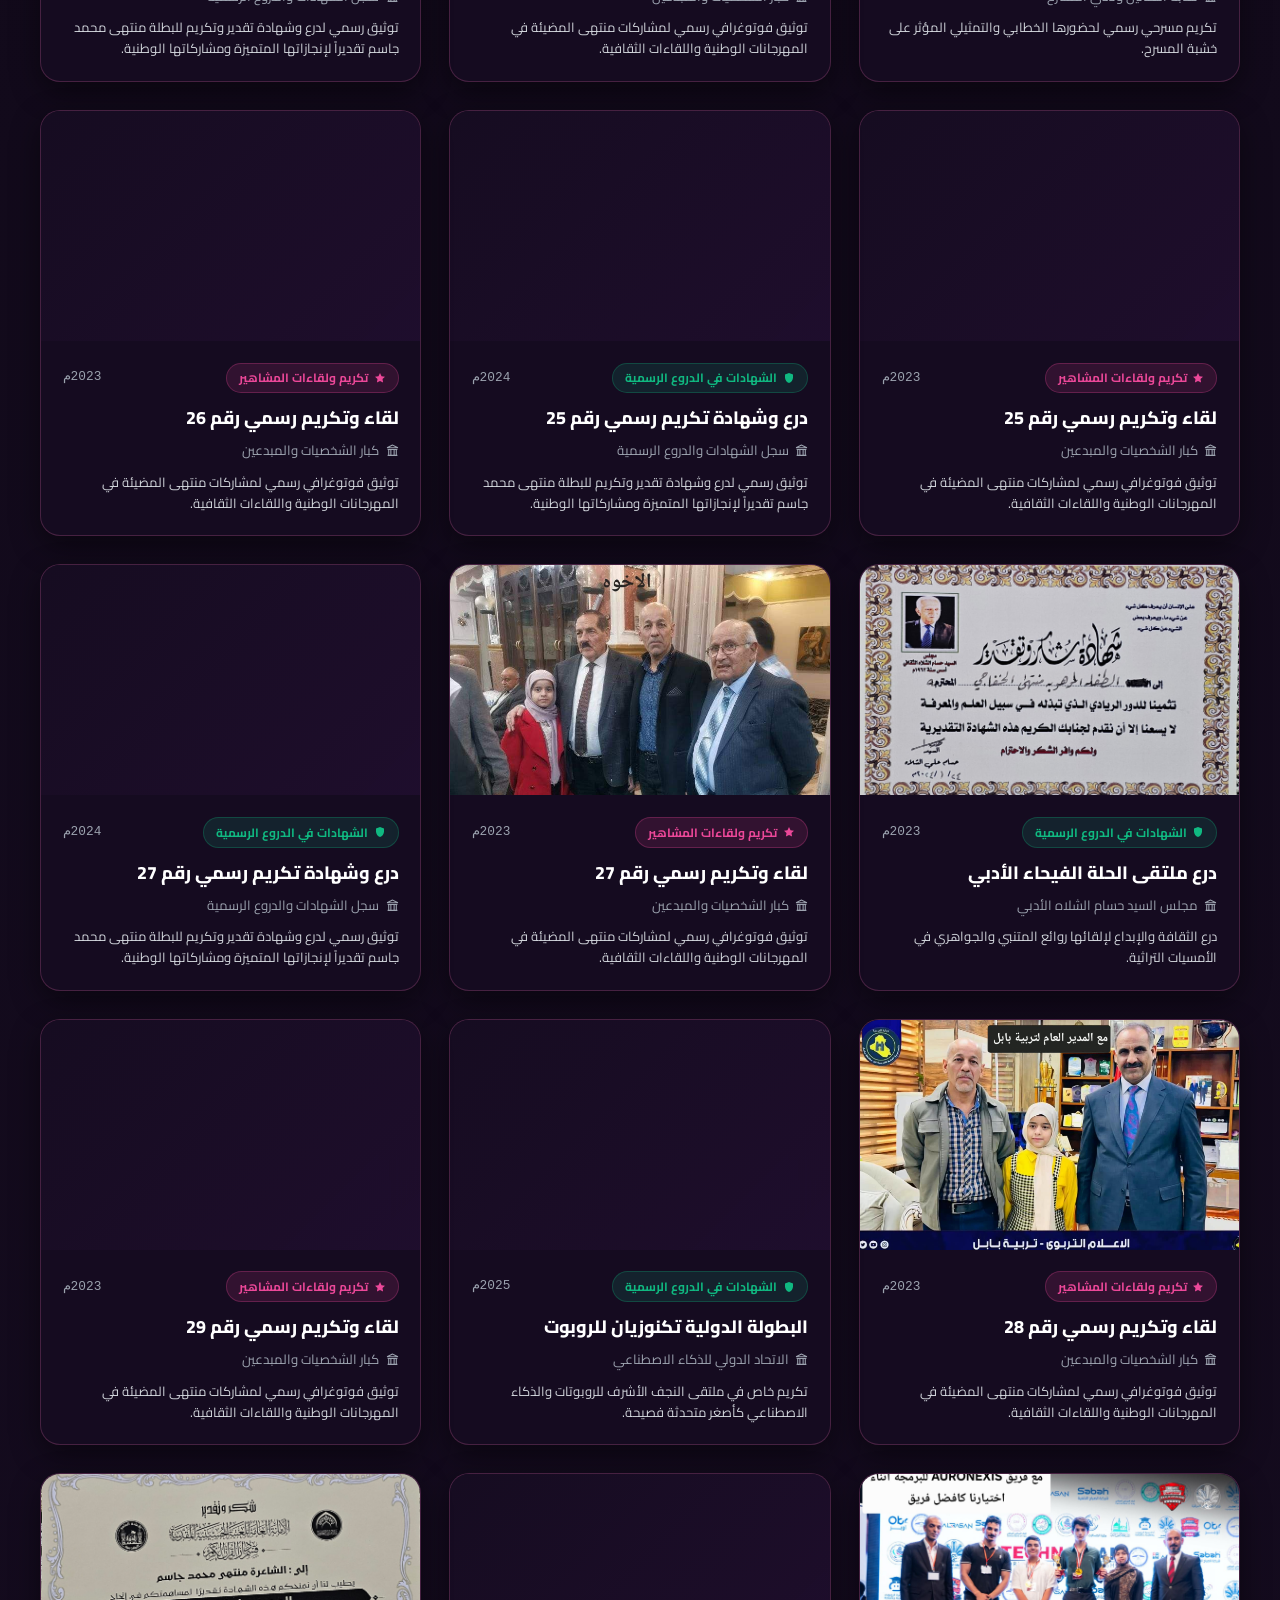
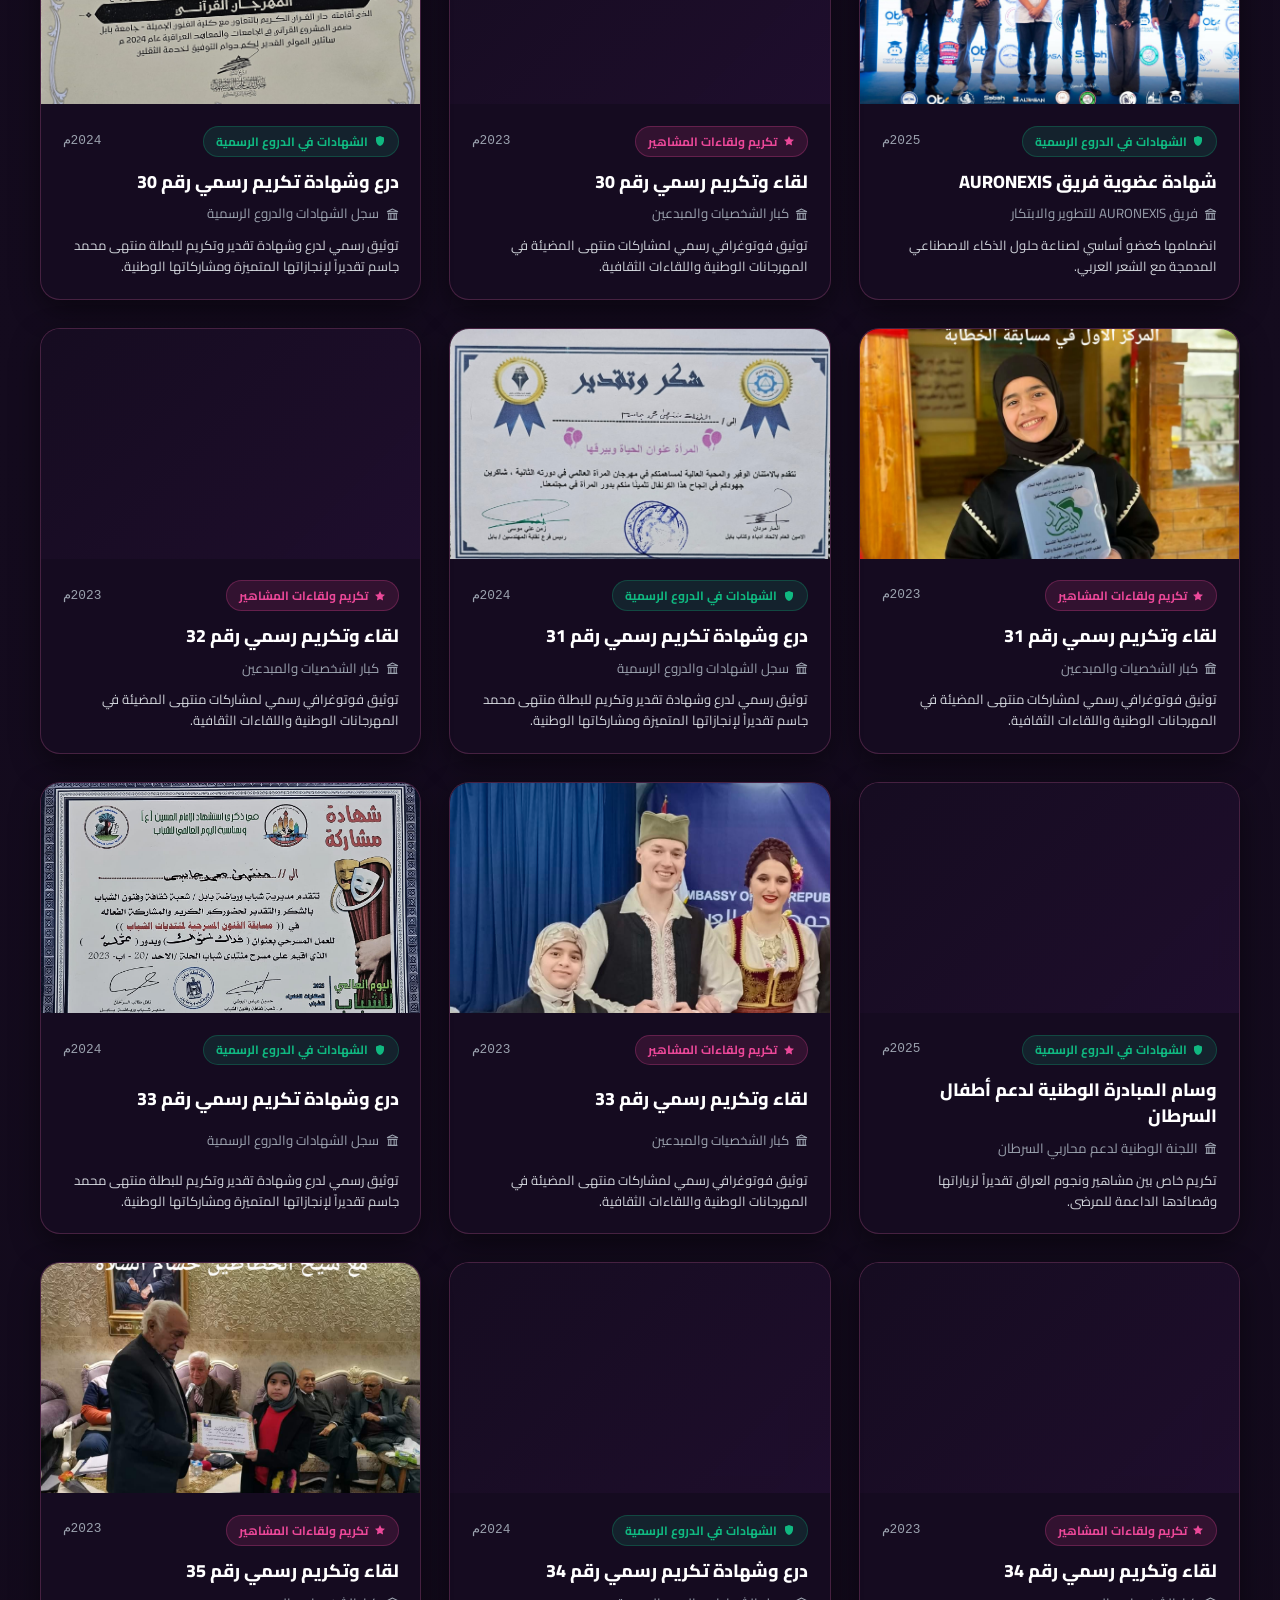
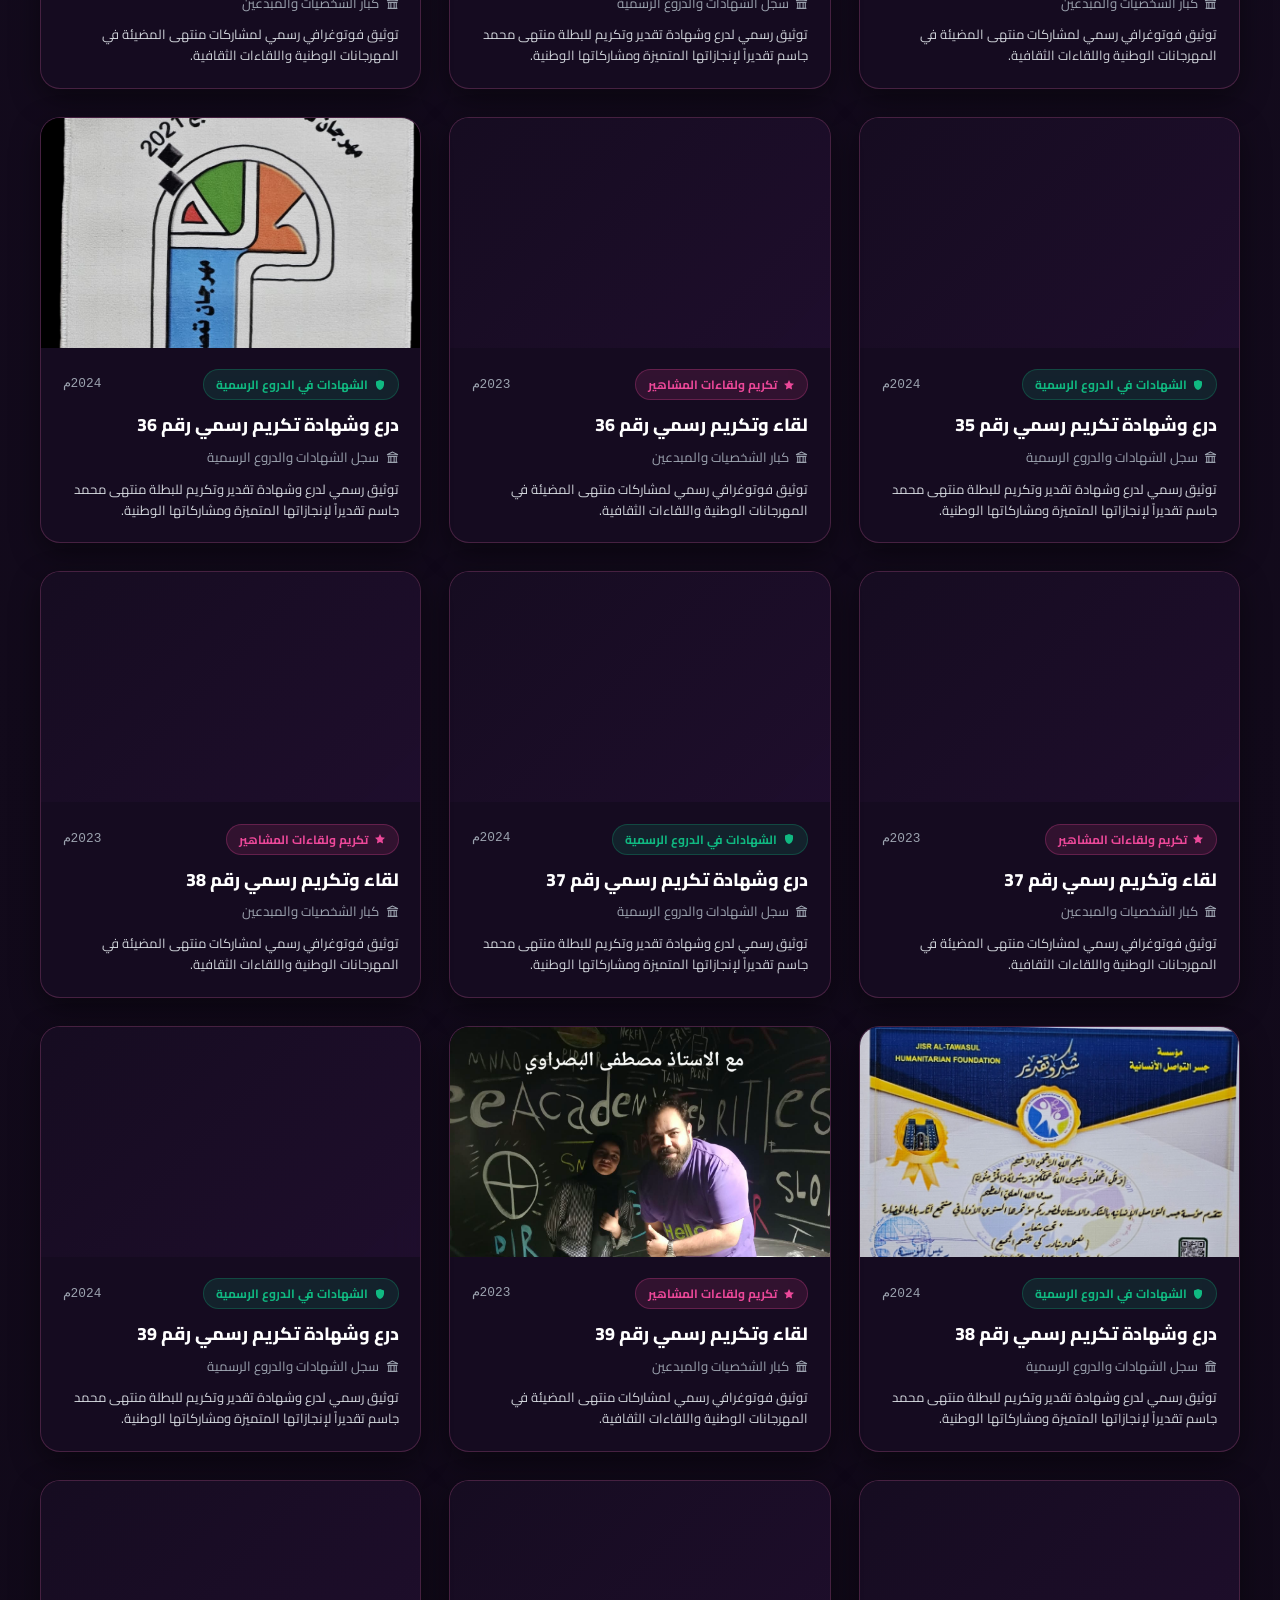
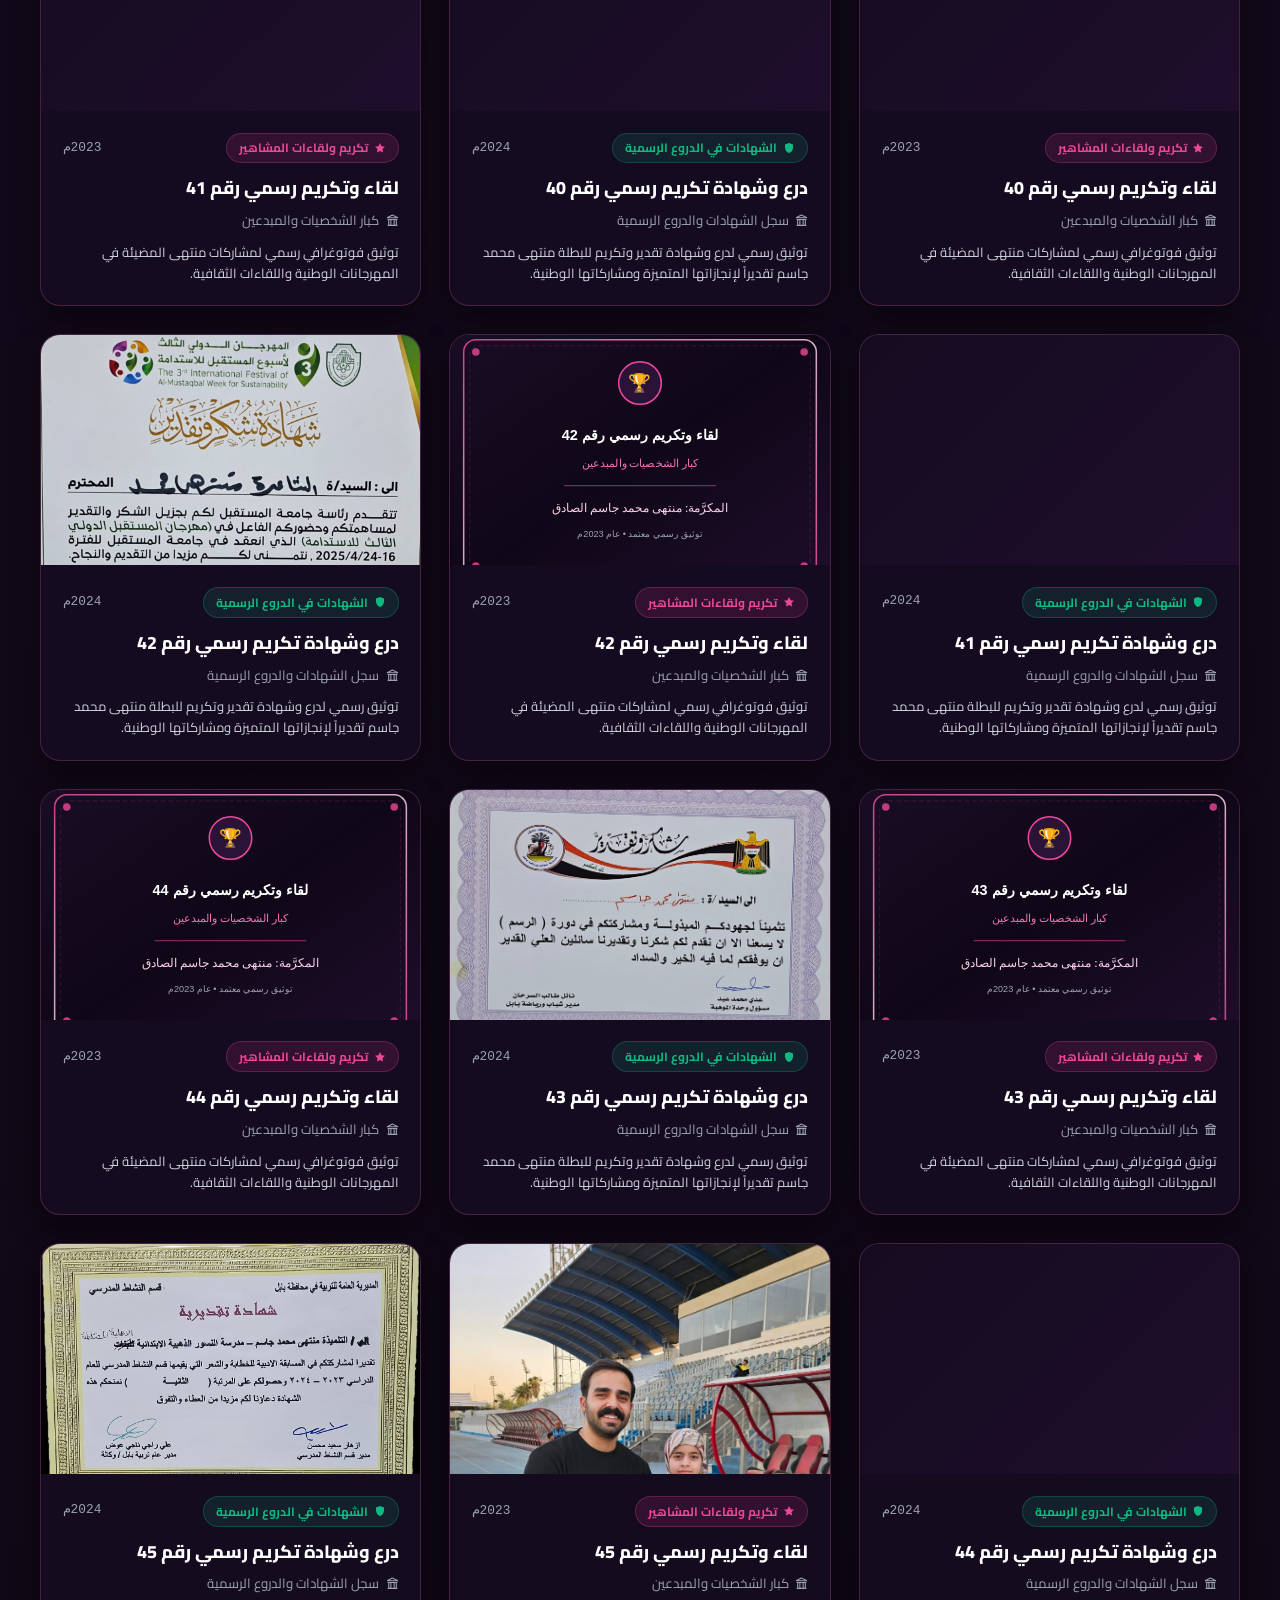
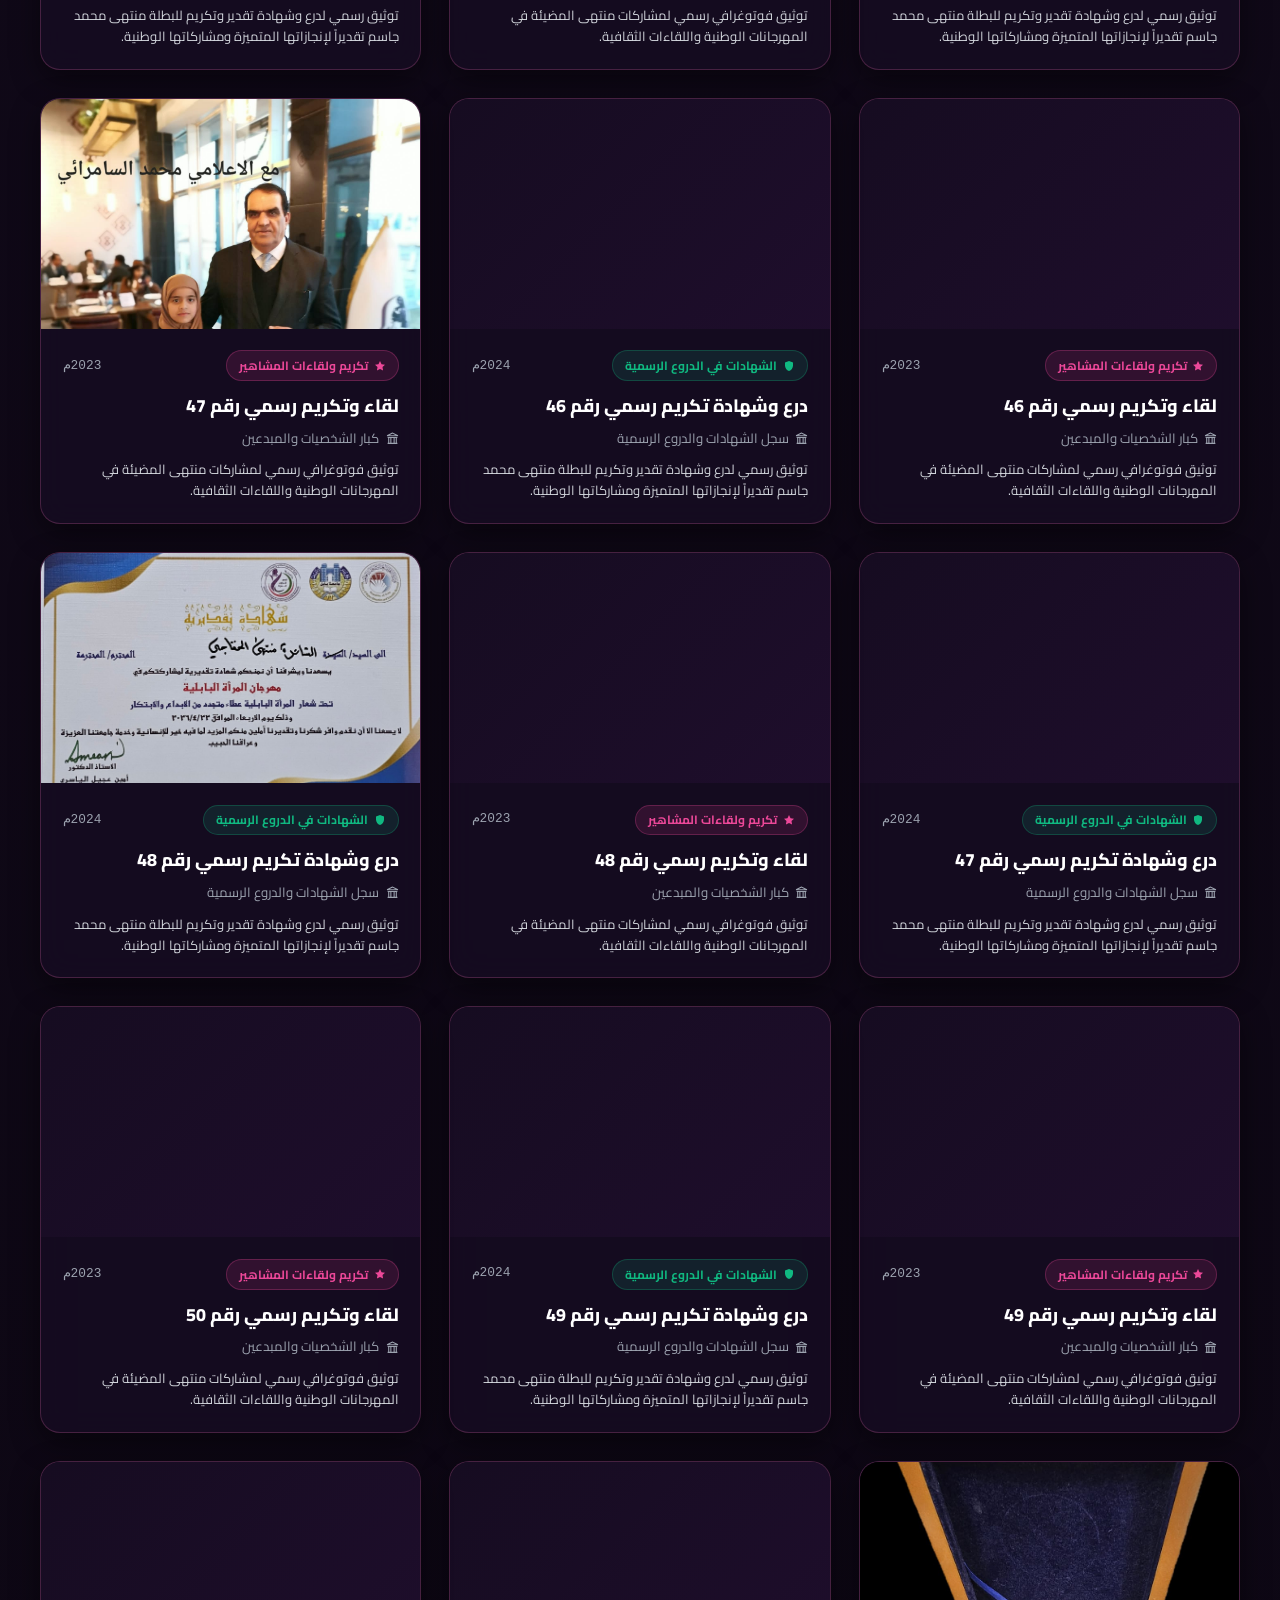
==== commit c2caa563: "Navbar polish: 3-lines menu at outer side, compact toggles pair, poetry archive CTA button" ====
--- a/gallery.html
+++ b/gallery.html
@@ -86,24 +86,21 @@
       </nav>
 
       <div class="nav-actions">
-        <button id="mobile-menu-toggle" class="menu-toggle" aria-label="أقسام الموقع" data-i18n-title="nav_sections_btn">
-          <svg width="18" height="18" viewBox="0 0 24 24" fill="none" stroke="currentColor" stroke-width="2.2" stroke-linecap="round" stroke-linejoin="round">
-            <line x1="3" y1="12" x2="21" y2="12"></line>
-            <line x1="3" y1="6" x2="21" y2="6"></line>
-            <line x1="3" y1="18" x2="21" y2="18"></line>
-          </svg>
-          <span class="menu-toggle-label" data-i18n="nav_sections_btn">الأقسام</span>
-        </button>
         <div class="nav-toggles-pair">
-          <button id="lang-toggle-btn" class="nav-control-pill lang-btn" title="تبديل اللغة / Switch Language" data-i18n-title="lang_btn_title">
-            <span>🌐</span>
+          <button id="lang-toggle-btn" class="nav-control-pill lang-btn" title="تبديل اللغة / Switch Language" data-i18n-title="lang_btn_title" aria-label="تبديل اللغة">
             <span id="lang-label" data-i18n="lang_btn_text">EN</span>
           </button>
           <button id="theme-toggle-btn" class="nav-control-pill theme-btn" title="تبديل المظهر (نهاري / ليلي)" aria-label="تبديل الوضع النهاري والليلي">
             <span id="theme-icon">☀️</span>
           </button>
         </div>
-        <a href="./index.html" class="nav-control-pill gallery-back-pill" data-i18n="gallery_back_btn">العودة للرئيسية ←</a>
+        <button id="mobile-menu-toggle" class="menu-toggle" aria-label="أقسام الموقع" data-i18n-title="nav_sections_btn">
+          <svg width="20" height="20" viewBox="0 0 24 24" fill="none" stroke="currentColor" stroke-width="2.3" stroke-linecap="round" stroke-linejoin="round">
+            <line x1="3" y1="12" x2="21" y2="12"></line>
+            <line x1="3" y1="6" x2="21" y2="6"></line>
+            <line x1="3" y1="18" x2="21" y2="18"></line>
+          </svg>
+        </button>
       </div>
     </div>
 
--- a/css/style.css
+++ b/css/style.css
@@ -526,15 +526,16 @@
   background: rgba(236, 72, 153, 0.14);
   border: 1px solid rgba(236, 72, 153, 0.42);
   color: #fff;
-  height: 34px;
+  height: 32px;
+  min-width: 42px;
   padding: 0 0.55rem;
-  font-size: 0.78rem;
+  font-size: 0.75rem;
   font-weight: 800;
   letter-spacing: 0.04em;
   display: inline-flex;
   align-items: center;
   justify-content: center;
-  gap: 0.25rem;
+  gap: 0.2rem;
   border-radius: 9999px;
   cursor: pointer;
   transition: all var(--transition-fast);
@@ -552,10 +553,10 @@
   background: rgba(255, 255, 255, 0.08);
   border: 1px solid rgba(244, 114, 182, 0.35);
   color: #fff;
-  width: 34px;
-  height: 34px;
+  width: 32px;
+  height: 32px;
   padding: 0;
-  font-size: 0.95rem;
+  font-size: 0.9rem;
   line-height: 1;
   display: inline-flex;
   align-items: center;
@@ -570,6 +571,40 @@
   background: rgba(236, 72, 153, 0.25);
   border-color: var(--pink-light);
   transform: translateY(-1px);
+}
+
+/* Menu Toggle Button - 3 Lines Hamburger Only, on the Outer Edge */
+.menu-toggle {
+  display: inline-flex;
+  align-items: center;
+  justify-content: center;
+  width: 34px;
+  height: 34px;
+  padding: 0;
+  border-radius: 50%;
+  background: rgba(255, 255, 255, 0.08);
+  border: 1px solid rgba(244, 114, 182, 0.35);
+  color: #ffffff;
+  cursor: pointer;
+  transition: all var(--transition-fast);
+  flex-shrink: 0;
+  line-height: 1;
+}
+
+.menu-toggle:hover {
+  background: var(--pink-primary);
+  color: #fff;
+  border-color: var(--pink-primary);
+  transform: translateY(-1px);
+  box-shadow: 0 4px 15px rgba(236, 72, 153, 0.45);
+}
+
+.menu-toggle:active {
+  transform: scale(0.95);
+}
+
+.menu-toggle svg {
+  flex-shrink: 0;
 }
 
 /* Share Buttons on Cards */
@@ -614,53 +649,62 @@
   }
 }
 
-/* Menu Toggle Button - High Craft Capsule for Mobile */
-.menu-toggle {
-  display: none;
-  align-items: center;
-  justify-content: center;
-  gap: 0.4rem;
-  height: 35px;
-  padding: 0.35rem 0.85rem;
-  border-radius: 9999px;
-  background: linear-gradient(135deg, rgba(236, 72, 153, 0.32), rgba(219, 39, 119, 0.22));
+/* Poetry Archive CTA Button (In Poetry Section) */
+.poetry-archive-cta-wrapper {
+  margin-top: 1.25rem;
+}
+
+.poetry-archive-bottom-cta {
+  text-align: center;
+  margin-top: 2.25rem;
+}
+
+.poetry-archive-btn {
+  display: inline-flex;
+  align-items: center;
+  gap: 0.55rem;
+  background: linear-gradient(135deg, rgba(236, 72, 153, 0.25), rgba(219, 39, 119, 0.15));
   border: 1.5px solid var(--pink-primary);
   color: #ffffff;
-  font-family: inherit;
-  font-size: 0.82rem;
+  padding: 0.65rem 1.4rem;
+  border-radius: 9999px;
+  font-size: 0.88rem;
   font-weight: 700;
-  cursor: pointer;
+  text-decoration: none;
   transition: all var(--transition-fast);
-  box-shadow: 0 0 14px rgba(236, 72, 153, 0.35);
-  white-space: nowrap;
-  flex-shrink: 0;
-}
-
-.menu-toggle:hover {
+  box-shadow: 0 4px 16px rgba(236, 72, 153, 0.25);
+}
+
+.poetry-archive-btn:hover {
   background: var(--pink-primary);
-  color: #fff;
-  border-color: var(--pink-primary);
-  transform: translateY(-1px);
-  box-shadow: 0 4px 15px rgba(236, 72, 153, 0.5);
-}
-
-.menu-toggle:active {
-  transform: scale(0.96);
-}
-
-.menu-toggle svg {
-  flex-shrink: 0;
-}
-
-.menu-toggle-label {
-  display: inline-block;
-  line-height: 1;
+  color: #ffffff;
+  transform: translateY(-2px);
+  box-shadow: 0 6px 22px rgba(236, 72, 153, 0.45);
+}
+
+.poetry-archive-btn:active {
+  transform: scale(0.97);
+}
+
+.poetry-archive-icon {
+  font-size: 1.1rem;
+}
+
+body.light-mode .poetry-archive-btn,
+[data-theme="light"] .poetry-archive-btn {
+  background: #ffe4e6;
+  border-color: #e11d48;
+  color: #9f1239;
+  box-shadow: 0 4px 14px rgba(225, 29, 72, 0.15);
+}
+
+body.light-mode .poetry-archive-btn:hover,
+[data-theme="light"] .poetry-archive-btn:hover {
+  background: #e11d48;
+  color: #ffffff;
 }
 
 @media (max-width: 991px) {
-  .menu-toggle {
-    display: inline-flex;
-  }
 
   .navbar {
     padding: 0.5rem 0.65rem;
@@ -684,17 +728,18 @@
   }
 
   .lang-btn {
-    height: 34px;
-    padding: 0 0.5rem;
-    font-size: 0.74rem;
-    gap: 0.2rem;
+    height: 32px;
+    min-width: 42px;
+    padding: 0 0.45rem;
+    font-size: 0.72rem;
+    gap: 0.15rem;
   }
 
   .theme-btn {
     padding: 0;
-    font-size: 0.95rem;
-    width: 34px;
-    height: 34px;
+    font-size: 0.9rem;
+    width: 32px;
+    height: 32px;
     display: inline-flex;
     align-items: center;
     justify-content: center;
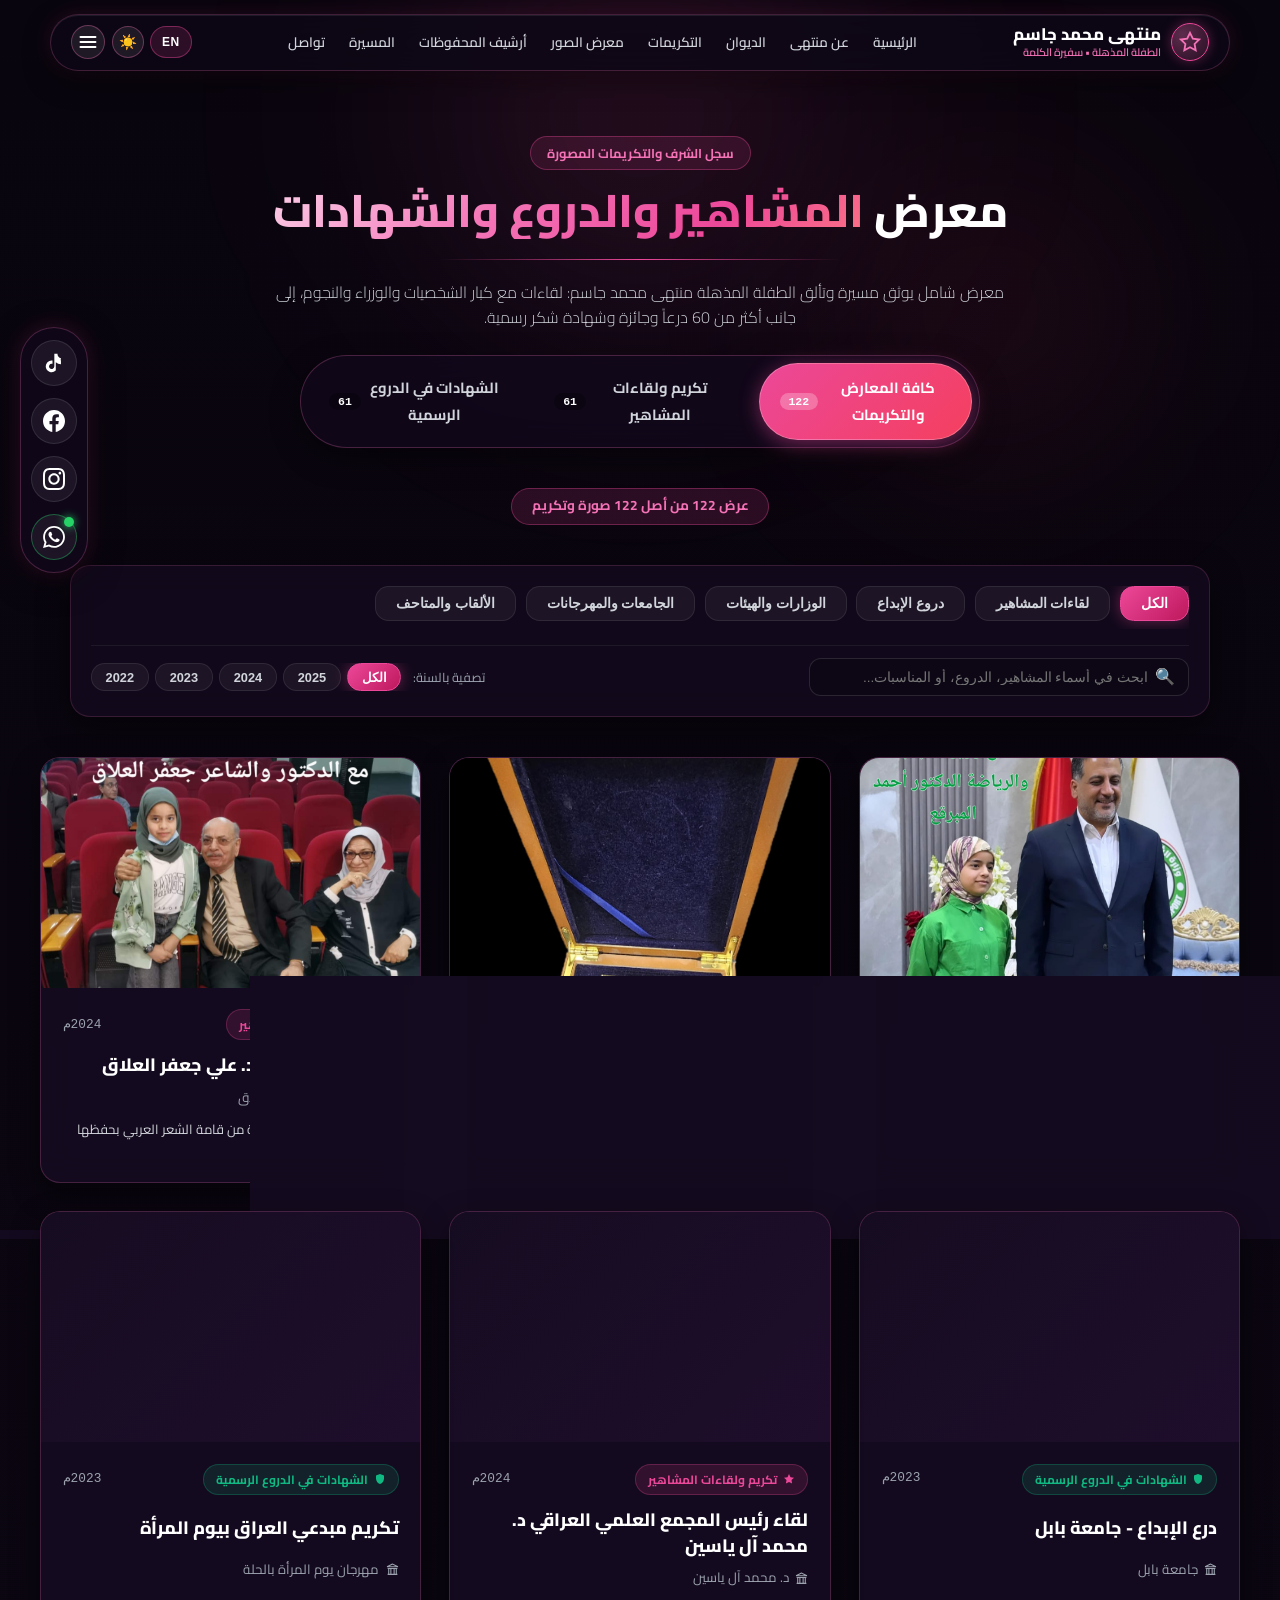
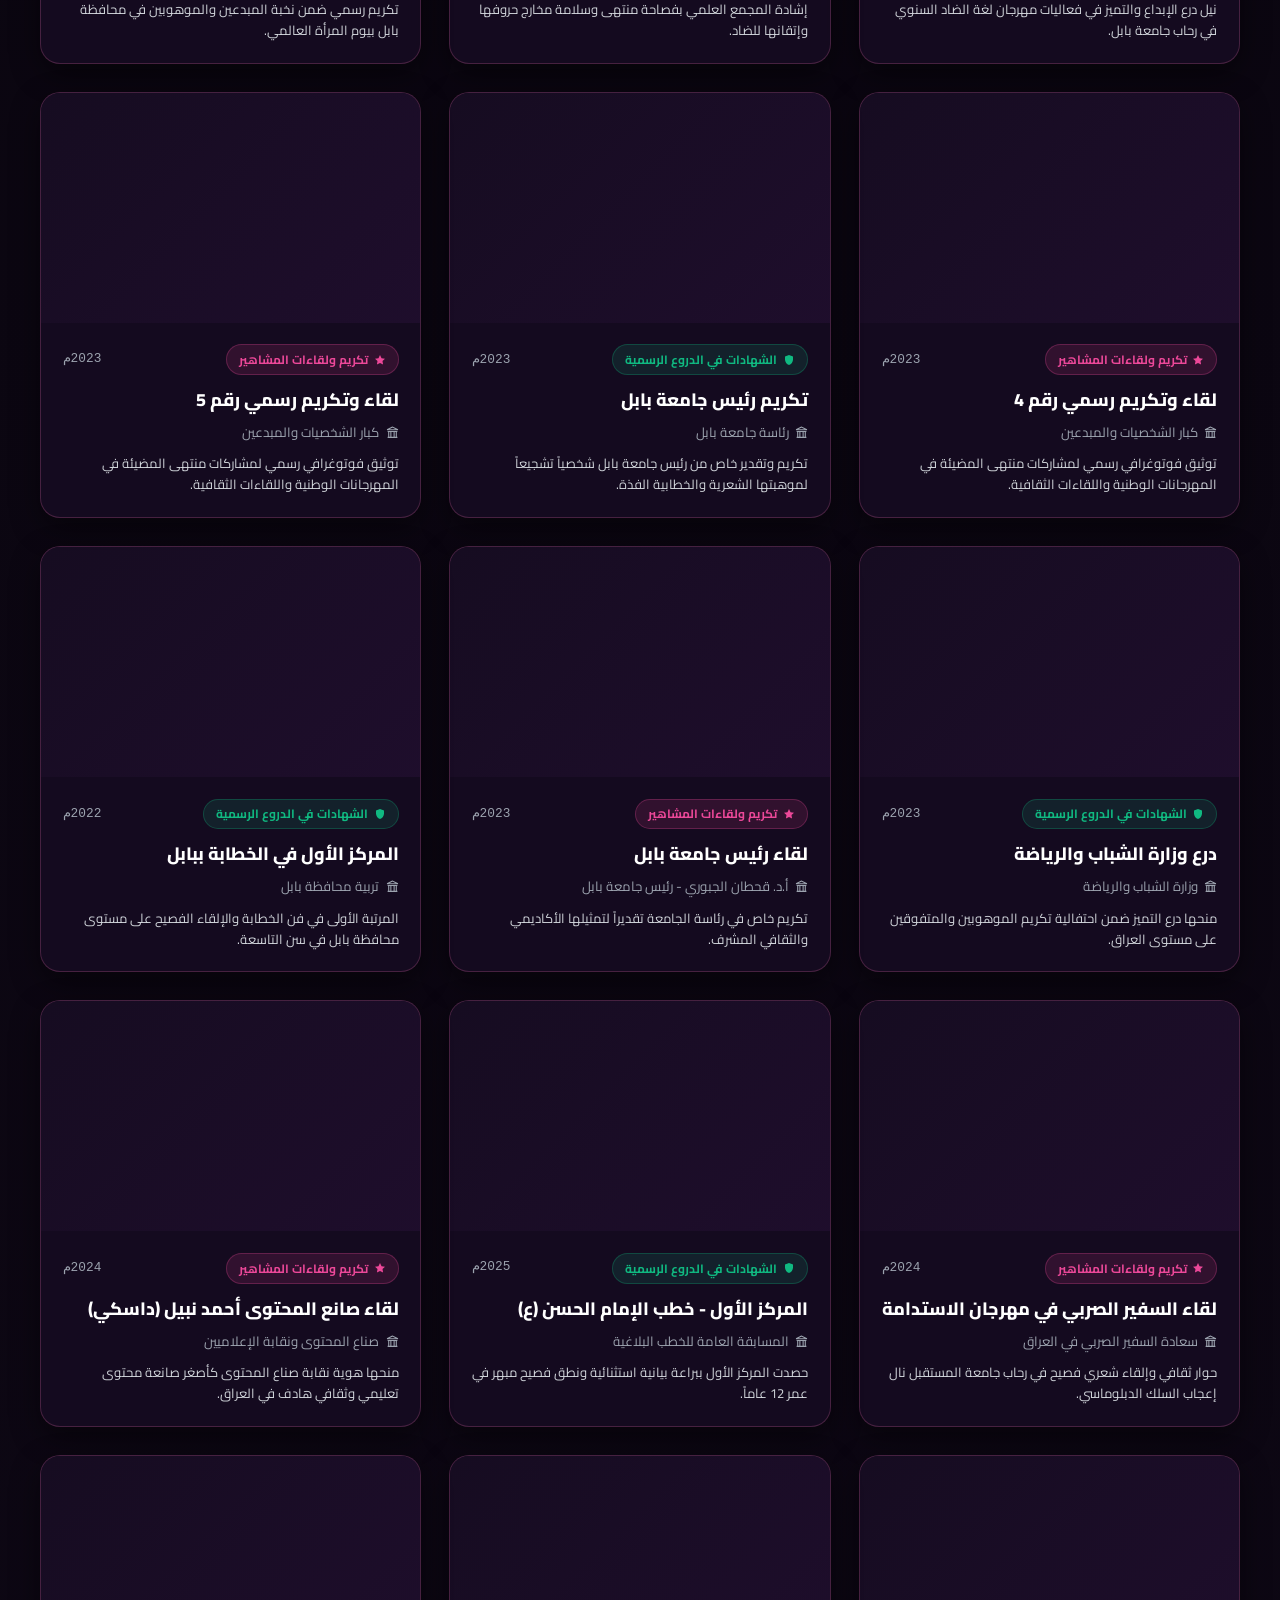
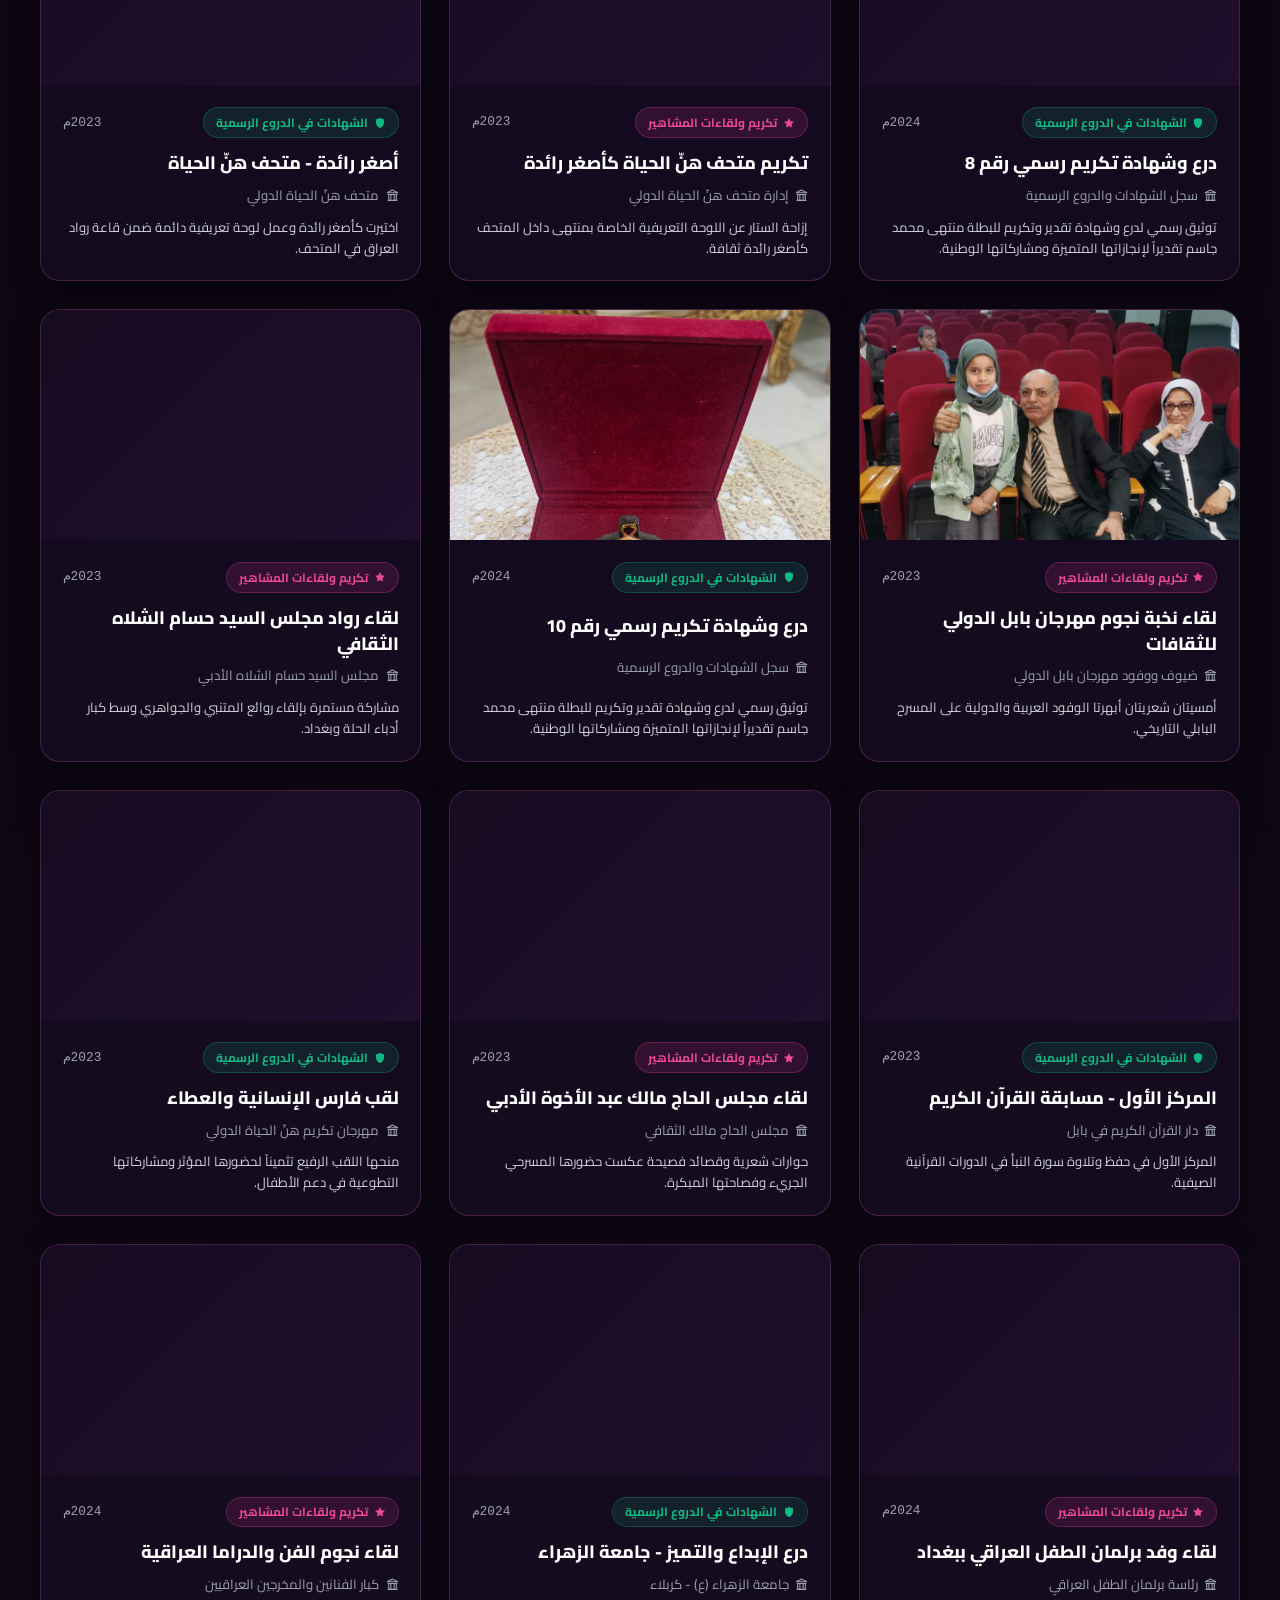
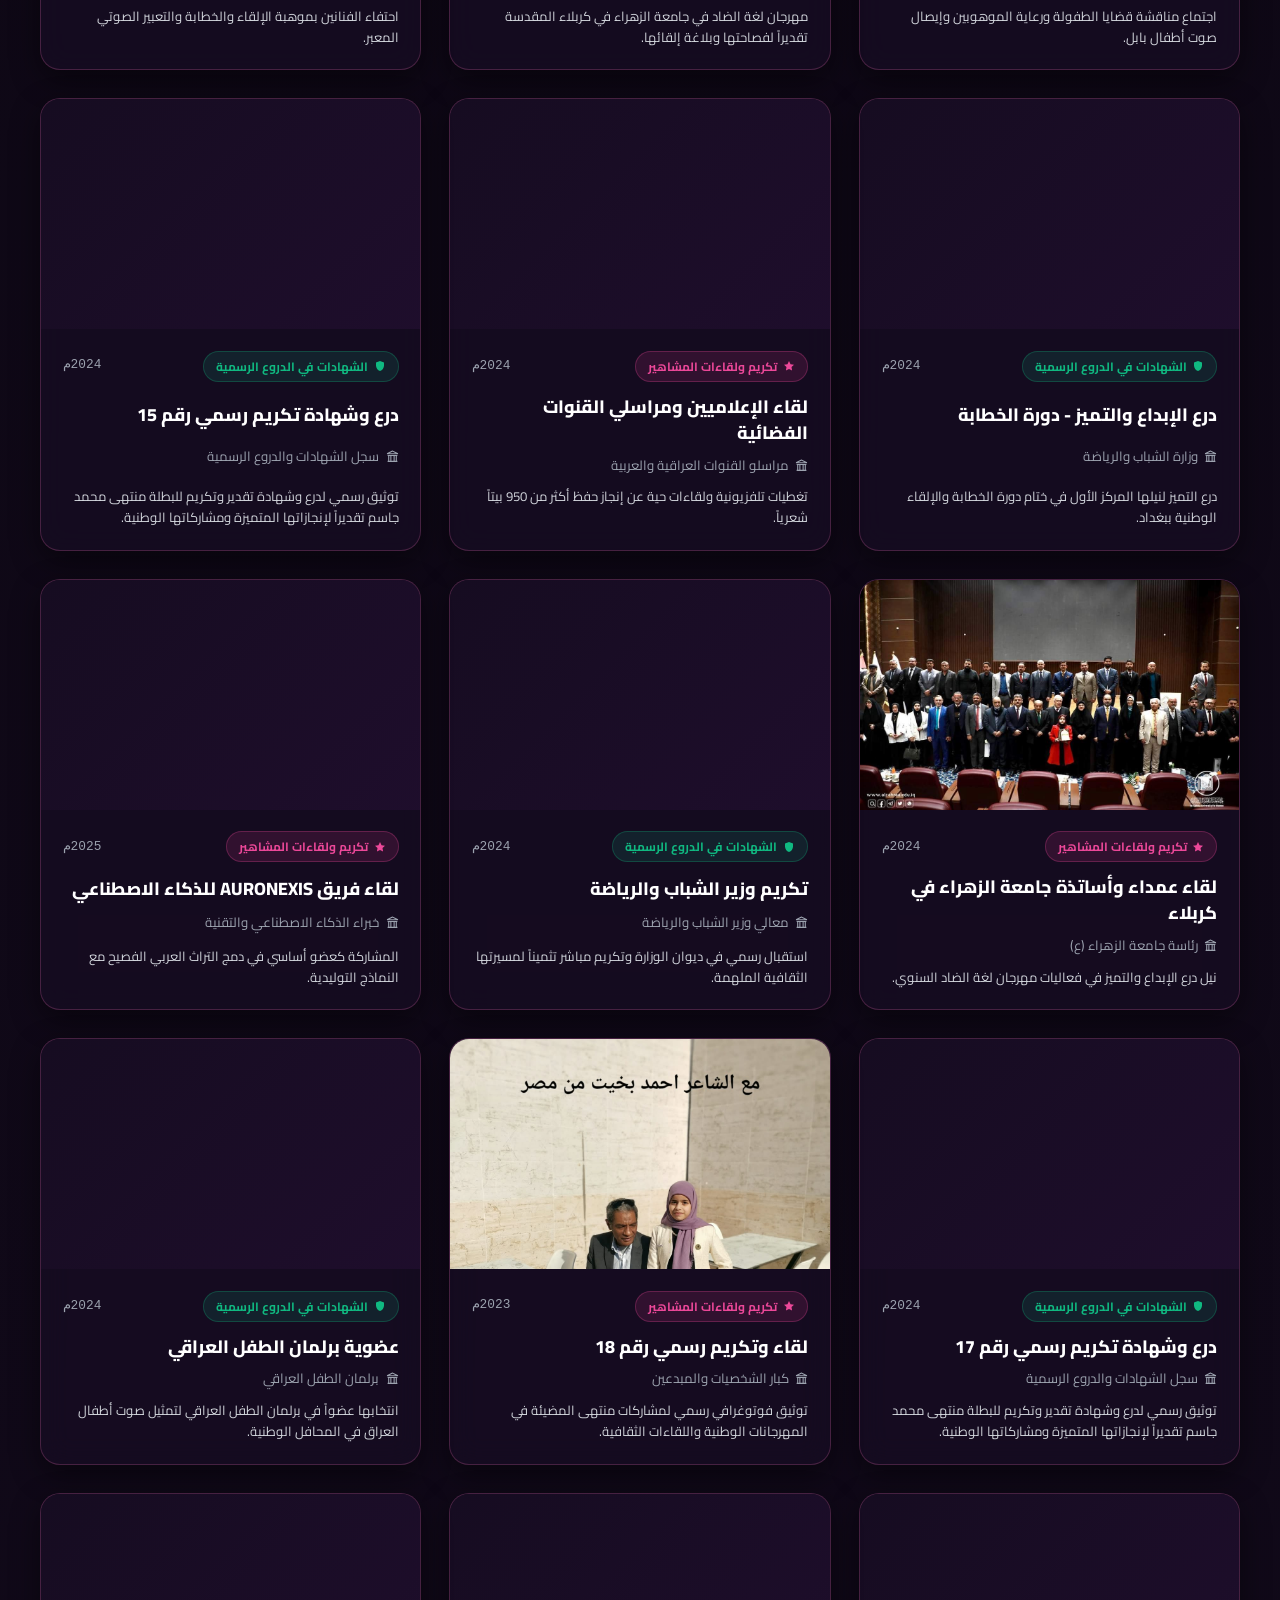
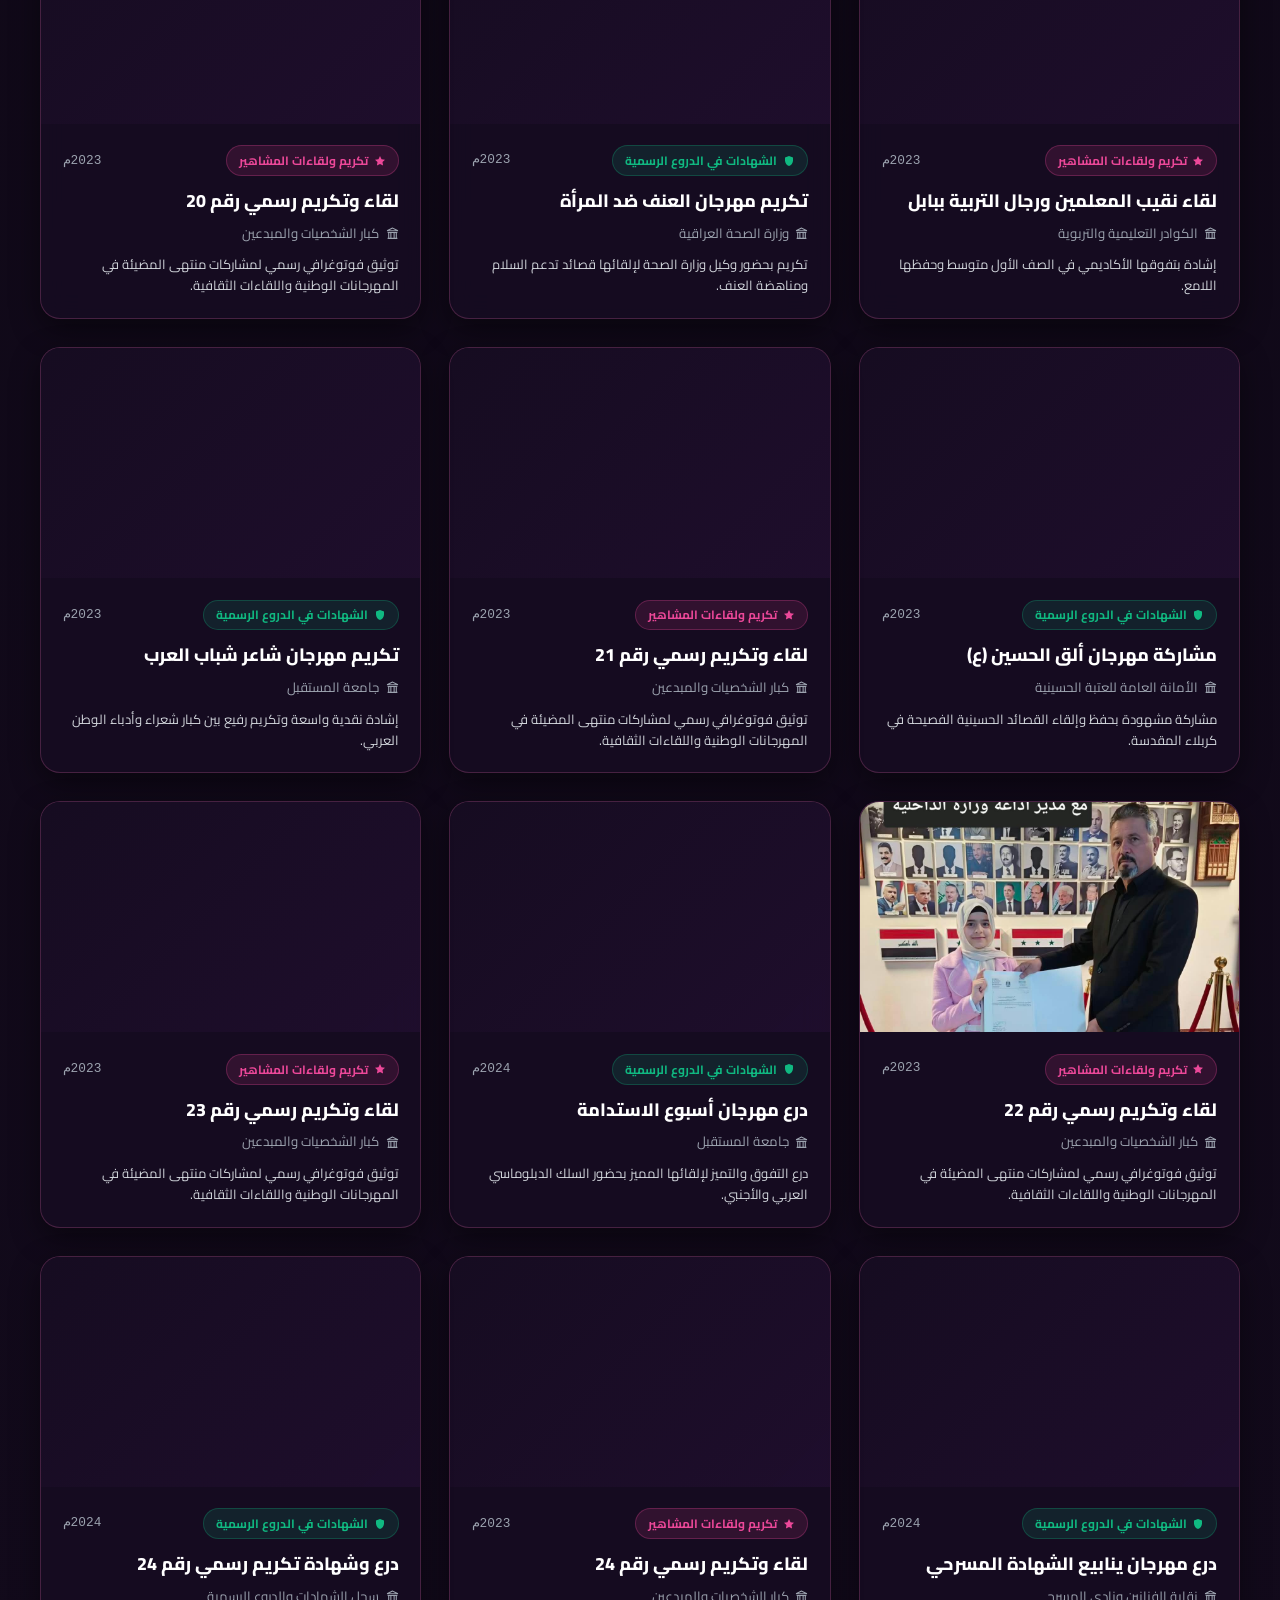
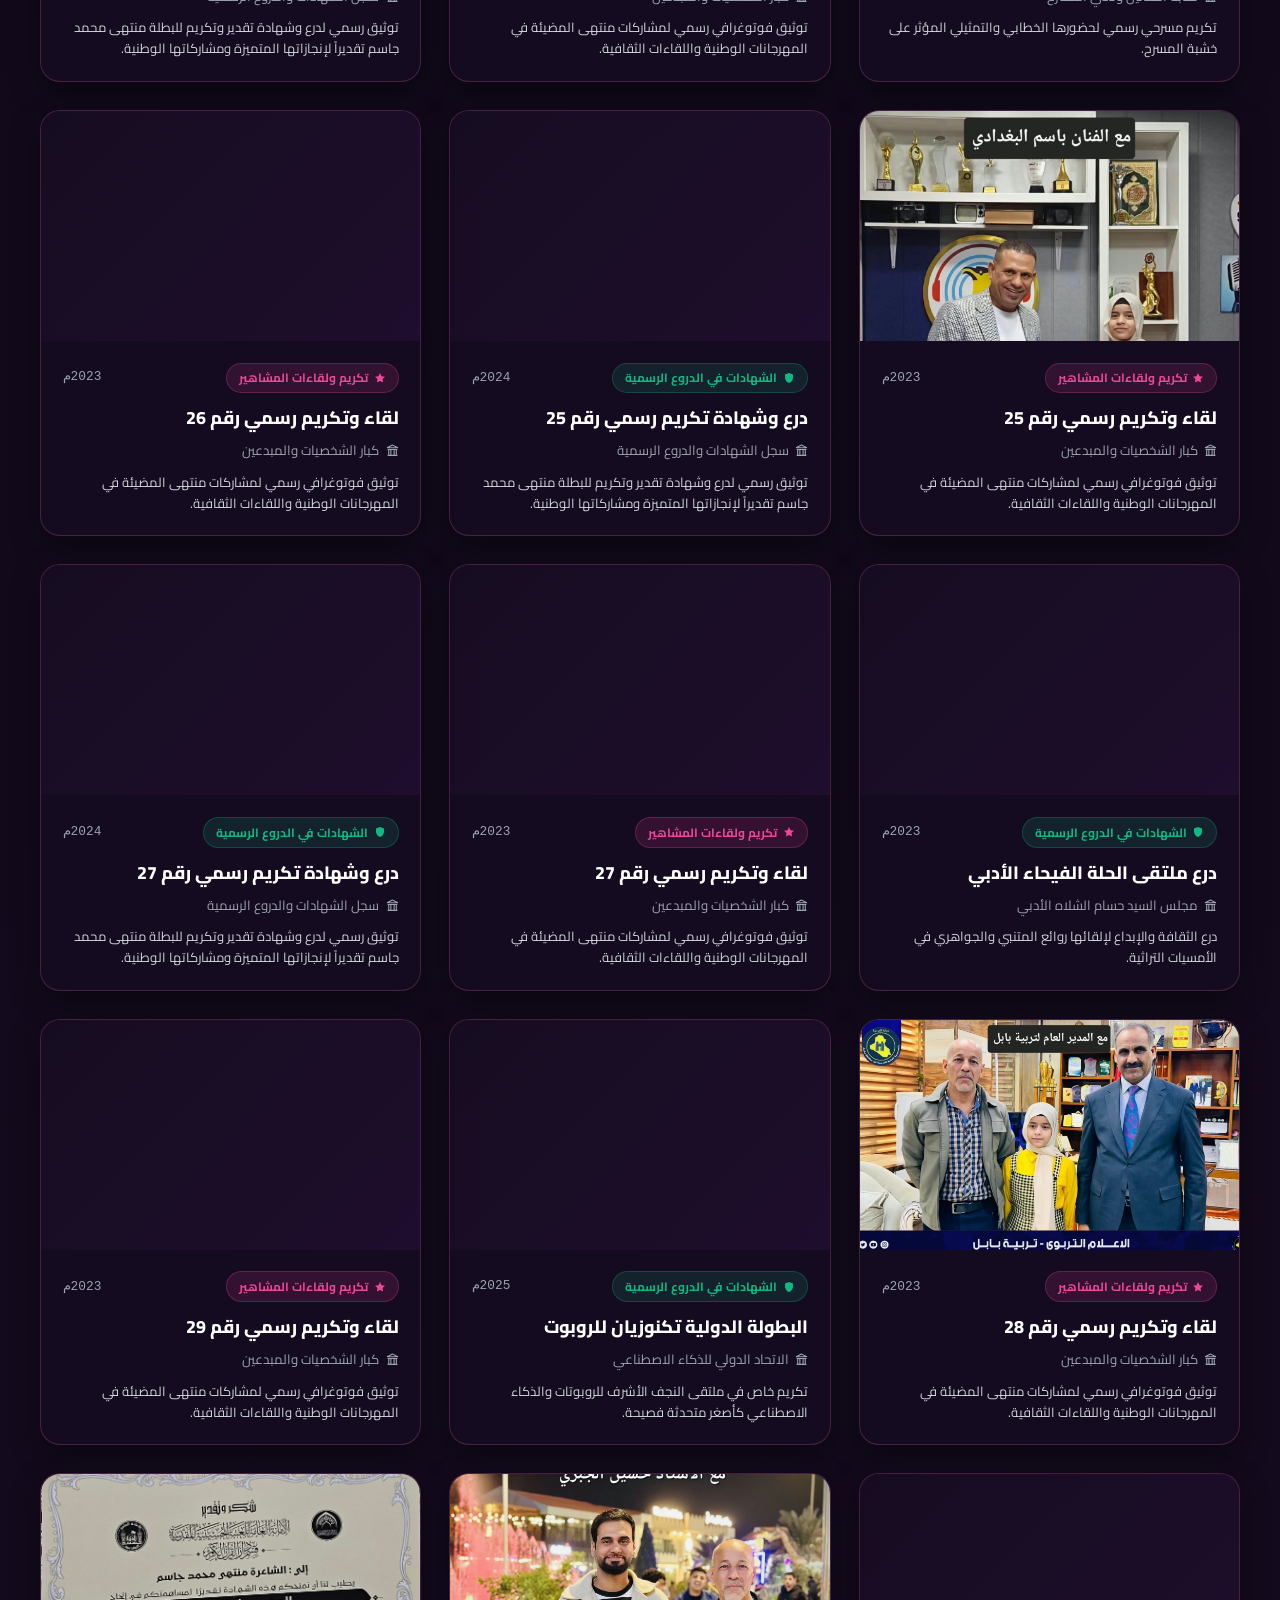
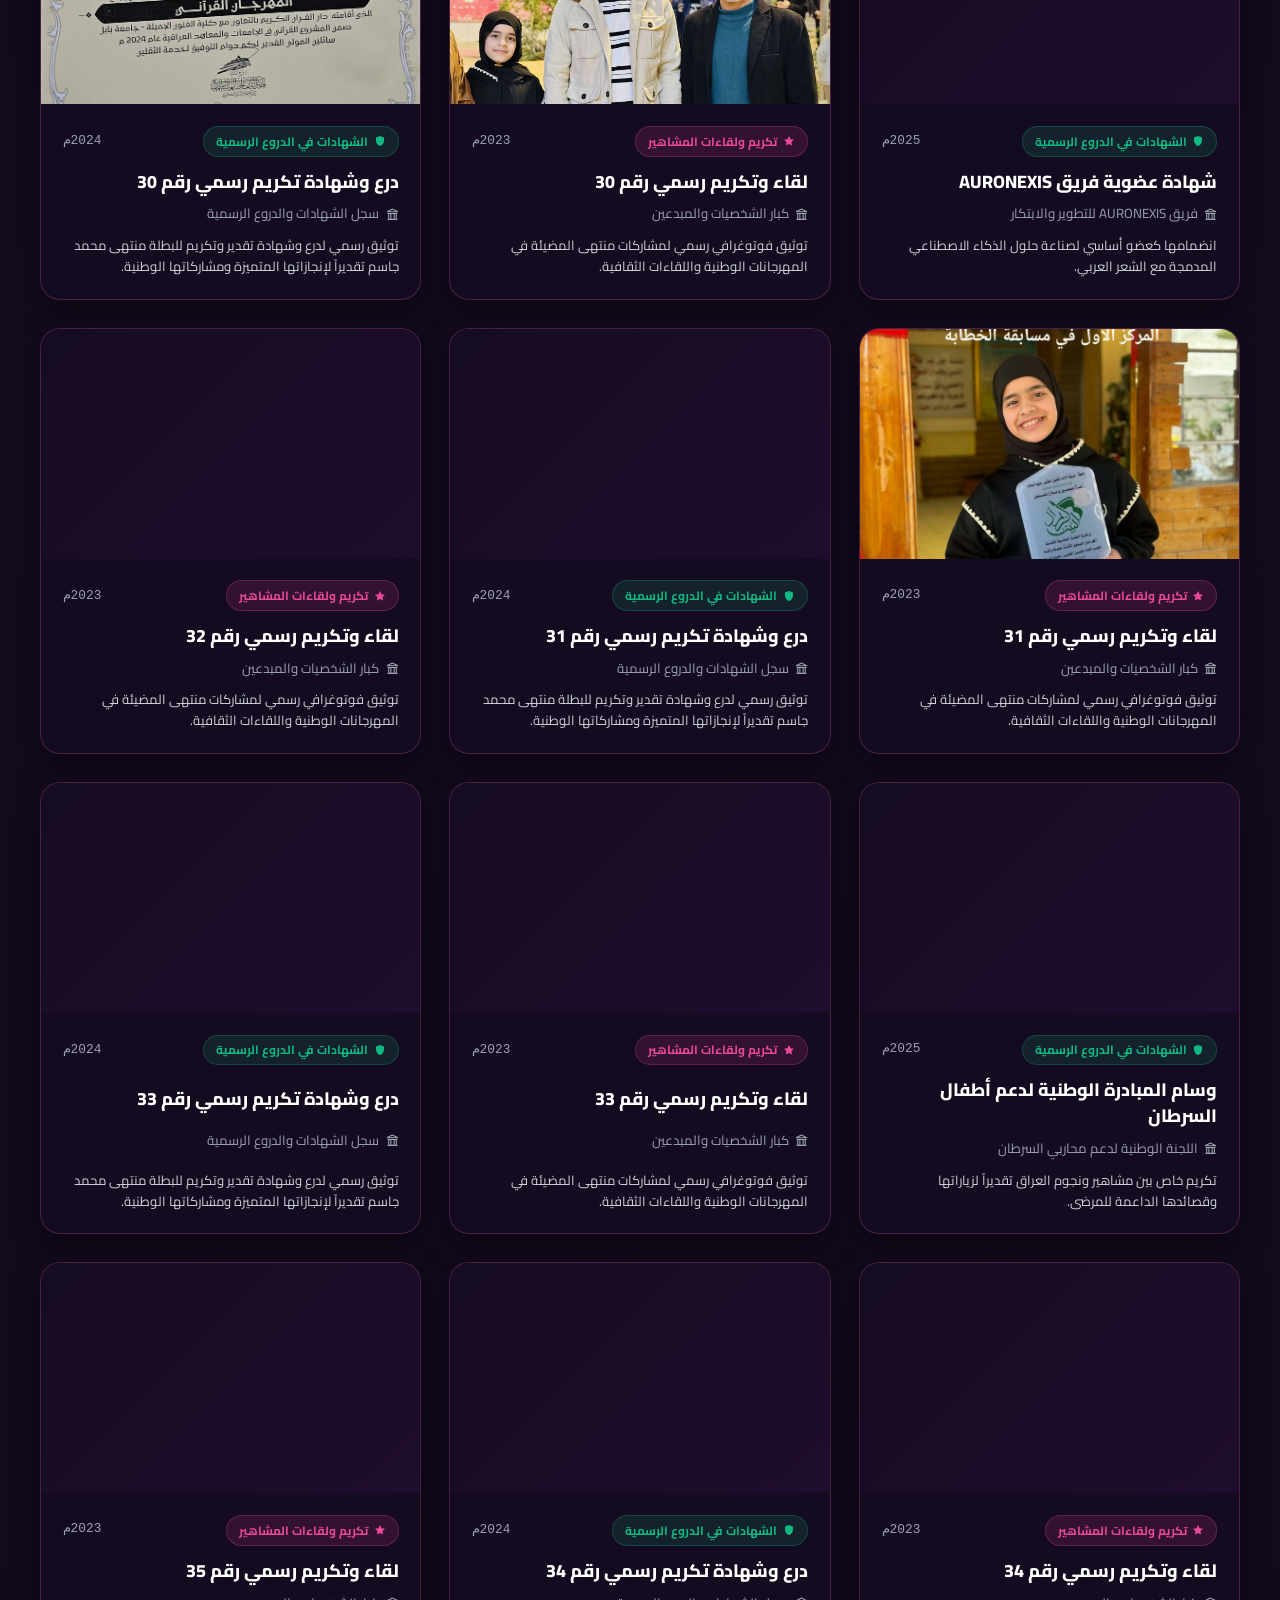
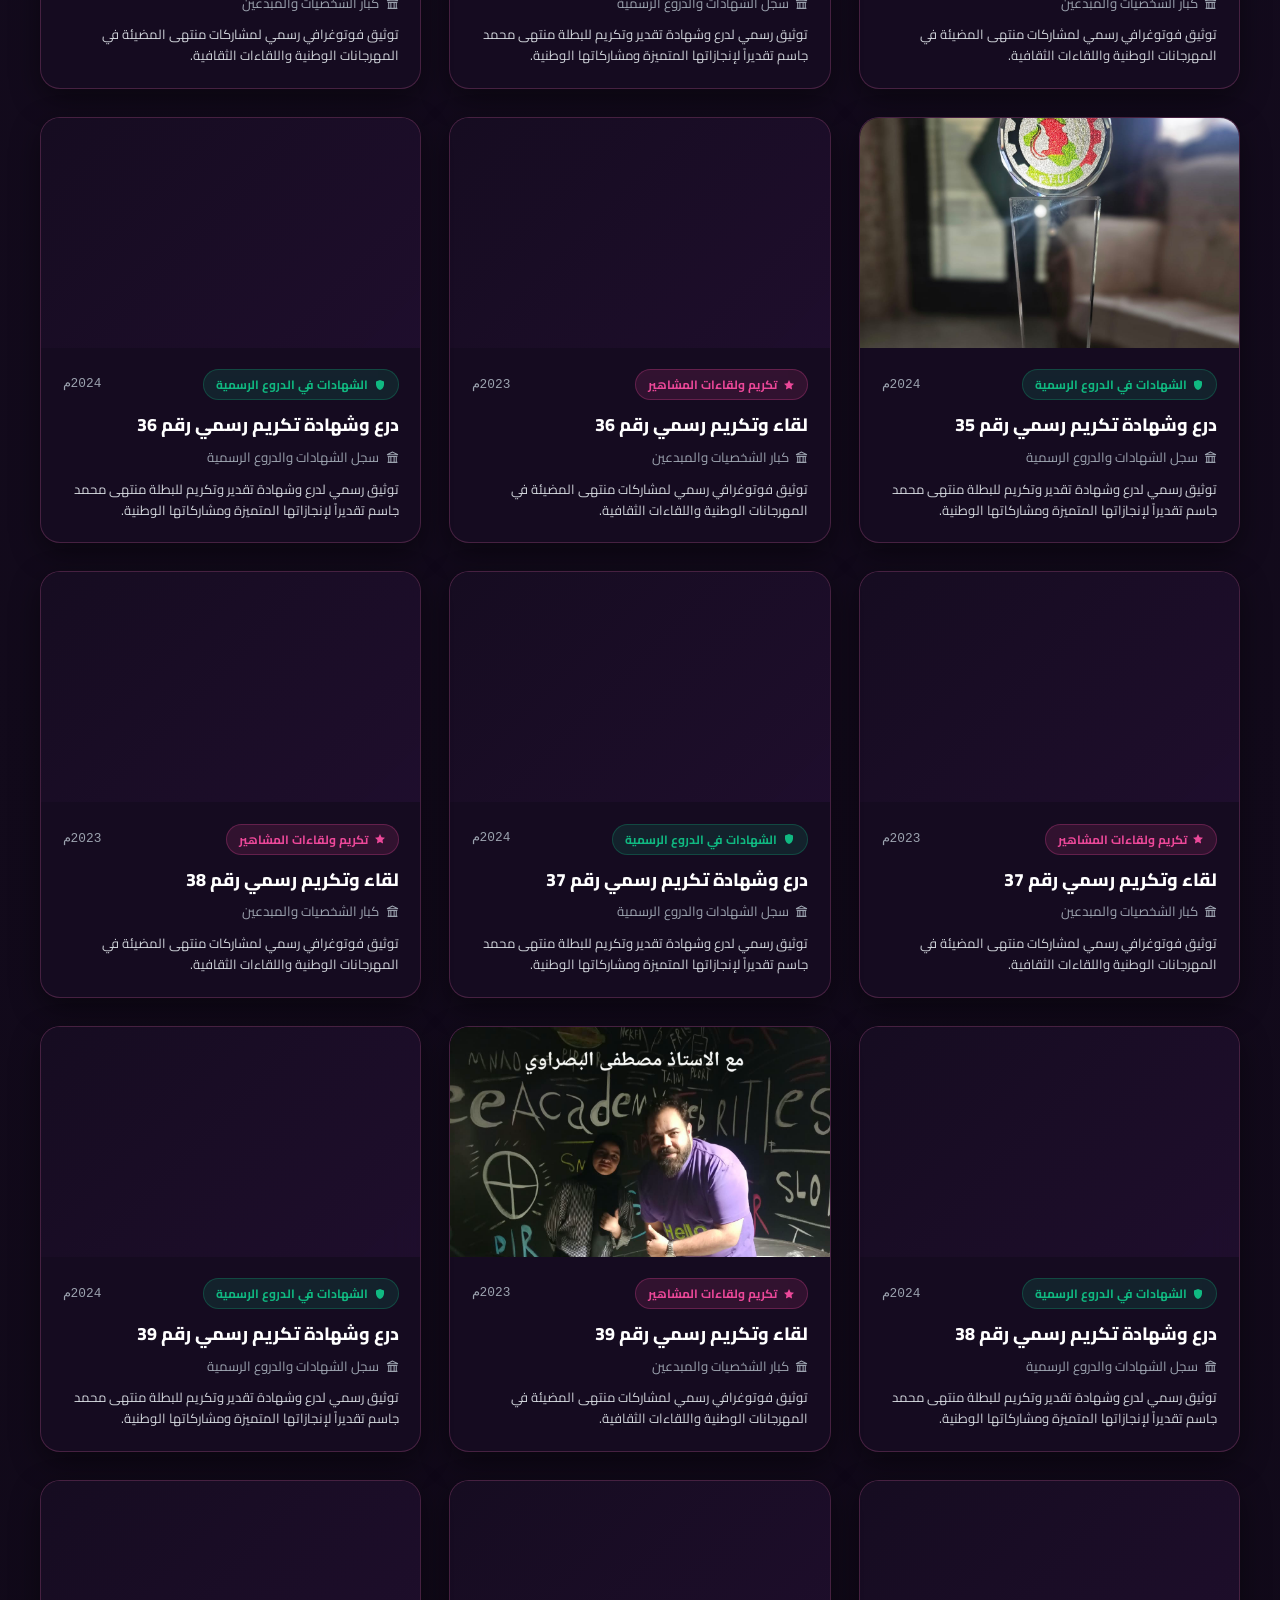
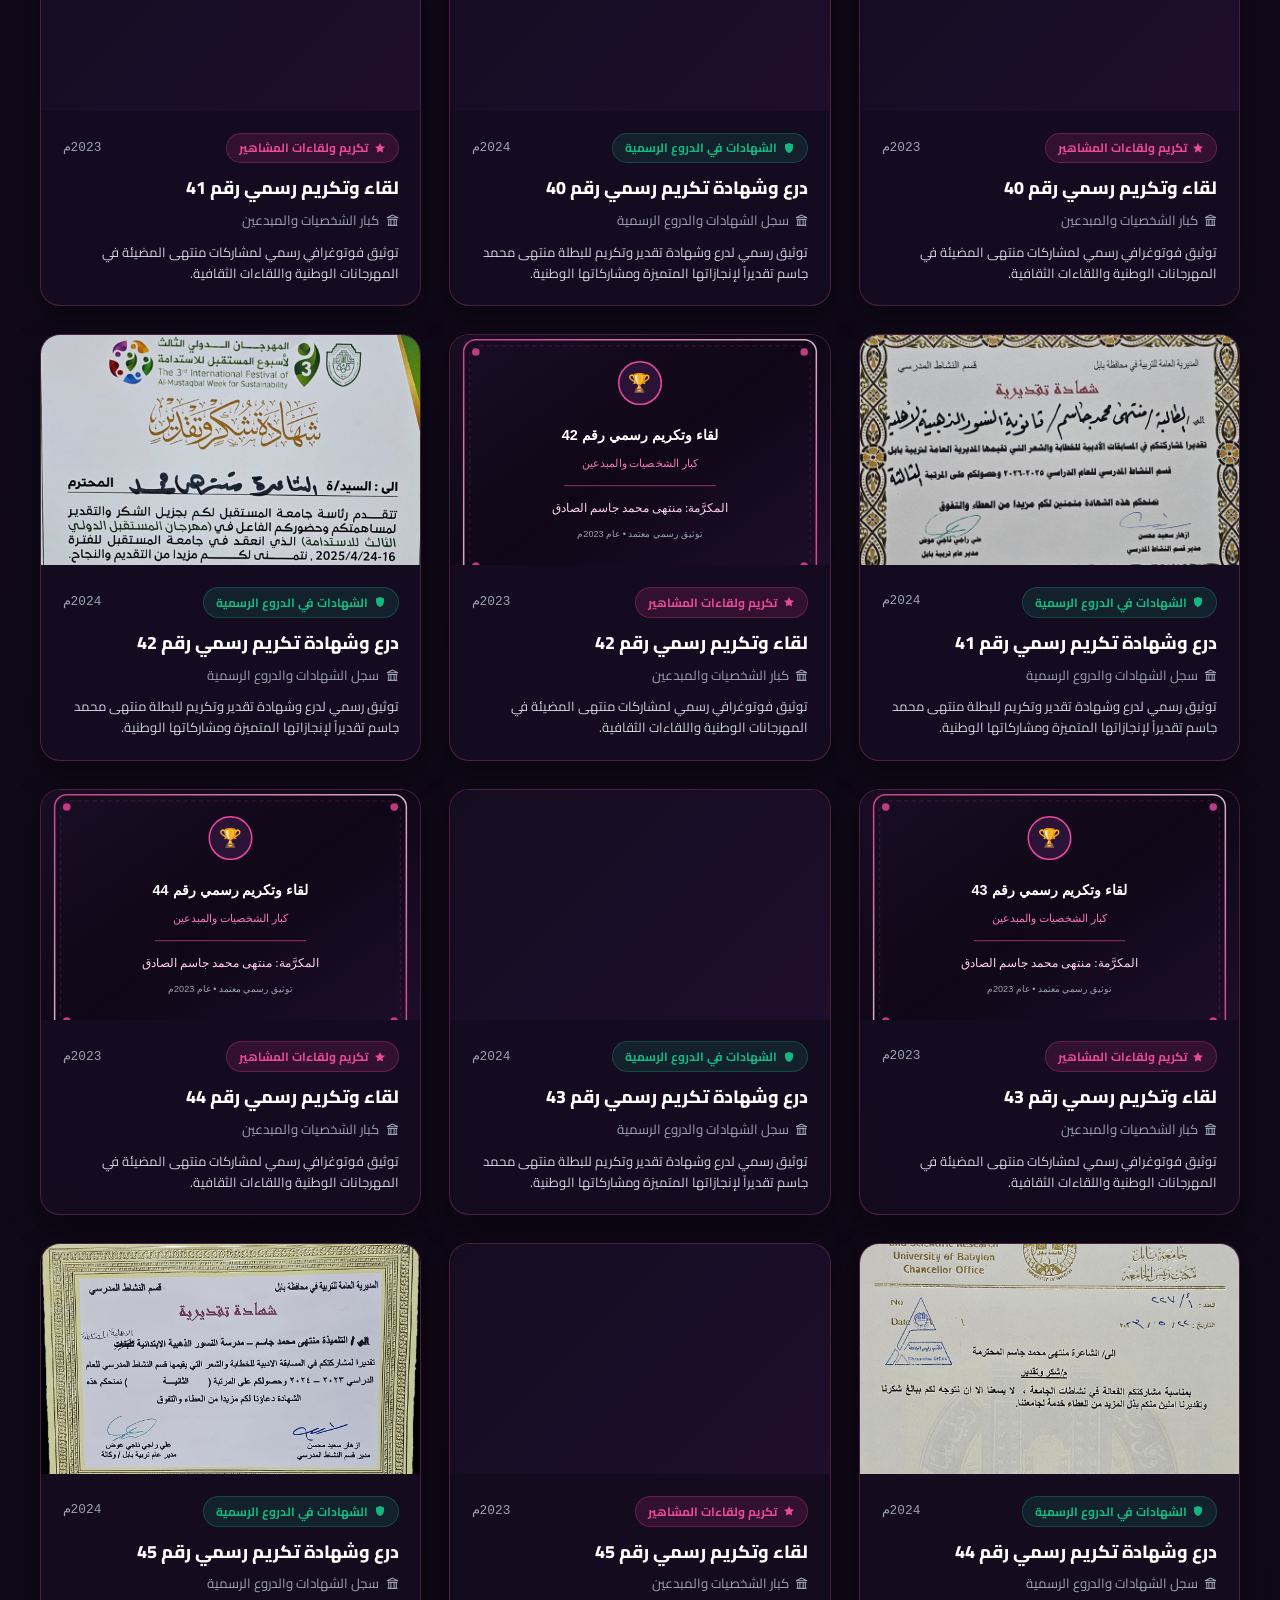
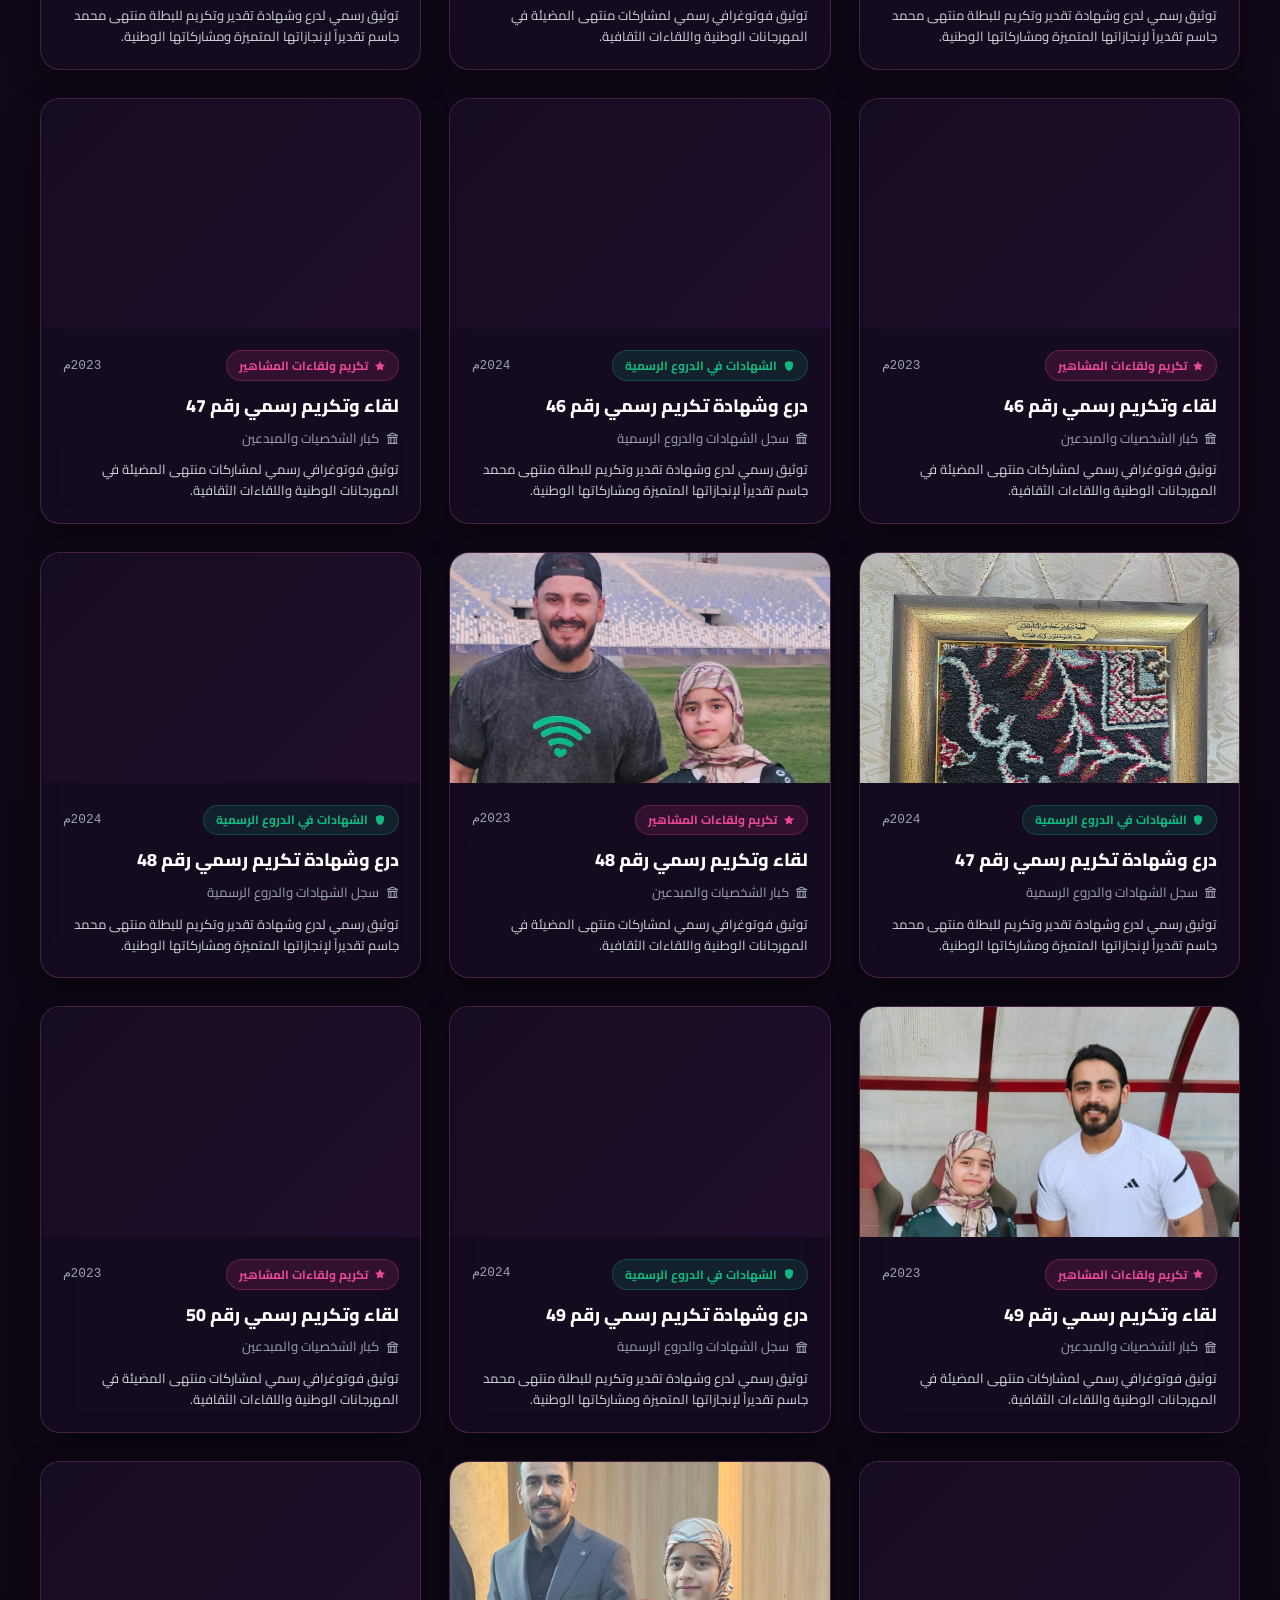
==== commit b57523e8: "Translate official communication channels and floating dock tooltips to English" ====
--- a/gallery.html
+++ b/gallery.html
@@ -26,7 +26,7 @@
       <svg viewBox="0 0 24 24">
         <path d="M19.59 6.69a4.83 4.83 0 0 1-3.77-4.25V2h-3.45v13.67a2.89 2.89 0 0 1-5.2 1.74 2.89 2.89 0 0 1 2.31-4.64c.298-.002.595.042.88.13V9.4a6.33 6.33 0 0 0-1-.08A6.34 6.34 0 0 0 3 15.66a6.34 6.34 0 0 0 10.86 4.43c.04-.04.08-.07.11-.11V11.2a8.16 8.16 0 0 0 5.62 2.21v-3.48a4.85 4.85 0 0 1 0-3.24Z"/>
       </svg>
-      <span class="tooltip">تيك توك @mont_t1</span>
+      <span class="tooltip" data-i18n="dock_tiktok_tooltip">تيك توك @mont_t1</span>
     </a>
 
     <!-- Facebook -->
@@ -34,7 +34,7 @@
       <svg viewBox="0 0 24 24">
         <path d="M24 12.073c0-6.627-5.373-12-12-12s-12 5.373-12 12c0 5.99 4.388 10.954 10.125 11.854v-8.385H7.078v-3.47h3.047V9.43c0-3.007 1.792-4.669 4.533-4.669 1.312 0 2.686.235 2.686.235v2.953H15.83c-1.491 0-1.956.925-1.956 1.874v2.25h3.328l-.532 3.47h-2.796v8.385C19.612 23.027 24 18.062 24 12.073z"/>
       </svg>
-      <span class="tooltip">الصفحة الرسمية على فيسبوك</span>
+      <span class="tooltip" data-i18n="dock_facebook_tooltip">الصفحة الرسمية على فيسبوك</span>
     </a>
 
     <!-- Instagram -->
@@ -42,7 +42,7 @@
       <svg viewBox="0 0 24 24">
         <path d="M12 2.163c3.204 0 3.584.012 4.85.07 3.252.148 4.771 1.691 4.919 4.919.058 1.265.069 1.645.069 4.849 0 3.205-.012 3.584-.069 4.849-.149 3.225-1.664 4.771-4.919 4.919-1.266.058-1.644.07-4.85.07-3.204 0-3.584-.012-4.849-.07-3.26-.149-4.771-1.699-4.919-4.92-.058-1.265-.07-1.644-.07-4.849 0-3.204.013-3.583.07-4.849.149-3.227 1.664-4.771 4.919-4.919 1.266-.057 1.645-.069 4.849-.069zm0-2.163c-3.259 0-3.667.014-4.947.072-4.358.2-6.78 2.618-6.98 6.98-.059 1.281-.073 1.689-.073 4.948 0 3.259.014 3.668.072 4.948.2 4.358 2.618 6.78 6.98 6.98 1.281.058 1.689.072 4.948.072 3.259 0 3.668-.014 4.948-.072 4.354-.2 6.782-2.618 6.979-6.98.059-1.28.073-1.689.073-4.948 0-3.259-.014-3.667-.072-4.947-.196-4.354-2.617-6.78-6.979-6.98-1.281-.059-1.69-.073-4.949-.073zm0 5.838c-3.403 0-6.162 2.759-6.162 6.162s2.759 6.163 6.162 6.163 6.162-2.759 6.162-6.163c0-3.403-2.759-6.162-6.162-6.162zm0 10.162c-2.209 0-4-1.79-4-4 0-2.209 1.791-4 4-4s4 1.791 4 4c0 2.21-1.791 4-4 4zm6.406-11.845c-.796 0-1.441.645-1.441 1.44s.645 1.44 1.441 1.44c.795 0 1.439-.645 1.439-1.44s-.644-1.44-1.439-1.44z"/>
       </svg>
-      <span class="tooltip">إنستغرام @mont_t1</span>
+      <span class="tooltip" data-i18n="dock_instagram_tooltip">إنستغرام @mont_t1</span>
     </a>
 
     <!-- WhatsApp -->
@@ -50,7 +50,7 @@
       <svg viewBox="0 0 24 24">
         <path d="M.057 24l1.687-6.163c-1.041-1.804-1.588-3.849-1.587-5.946.003-6.556 5.338-11.891 11.893-11.891 3.181.001 6.167 1.24 8.413 3.488 2.245 2.248 3.481 5.236 3.48 8.414-.003 6.557-5.338 11.892-11.893 11.892-1.99-.001-3.951-.5-5.688-1.448l-6.305 1.654zm6.597-3.807c1.676.995 3.276 1.591 5.392 1.592 5.448 0 9.886-4.434 9.889-9.885.002-5.462-4.415-9.89-9.881-9.892-5.452 0-9.887 4.434-9.889 9.884-.001 2.225.651 3.891 1.746 5.634l-.999 3.648 3.742-.981zm11.387-5.464c-.074-.124-.272-.198-.57-.347-.297-.149-1.758-.868-2.031-.967-.272-.099-.47-.149-.669.149-.198.297-.768.967-.941 1.165-.173.198-.347.223-.644.074-.297-.149-1.255-.462-2.39-1.475-.883-.788-1.48-1.761-1.653-2.059-.173-.297-.018-.458.13-.606.134-.133.297-.347.446-.521.151-.172.2-.296.3-.495.099-.198.05-.372-.025-.521-.075-.148-.669-1.611-.916-2.206-.242-.579-.487-.501-.669-.51l-.57-.01c-.198 0-.52.074-.792.372s-1.04 1.016-1.04 2.479 1.065 2.876 1.213 3.074c.149.198 2.095 3.2 5.076 4.487.709.306 1.263.489 1.694.626.712.226 1.36.194 1.872.118.571-.085 1.758-.719 2.006-1.413.248-.695.248-1.29.173-1.414z"/>
       </svg>
-      <span class="tooltip">واتساب مباشر (07812612087)</span>
+      <span class="tooltip" data-i18n="dock_whatsapp_tooltip">واتساب مباشر (07812612087)</span>
     </a>
   </aside>
 
